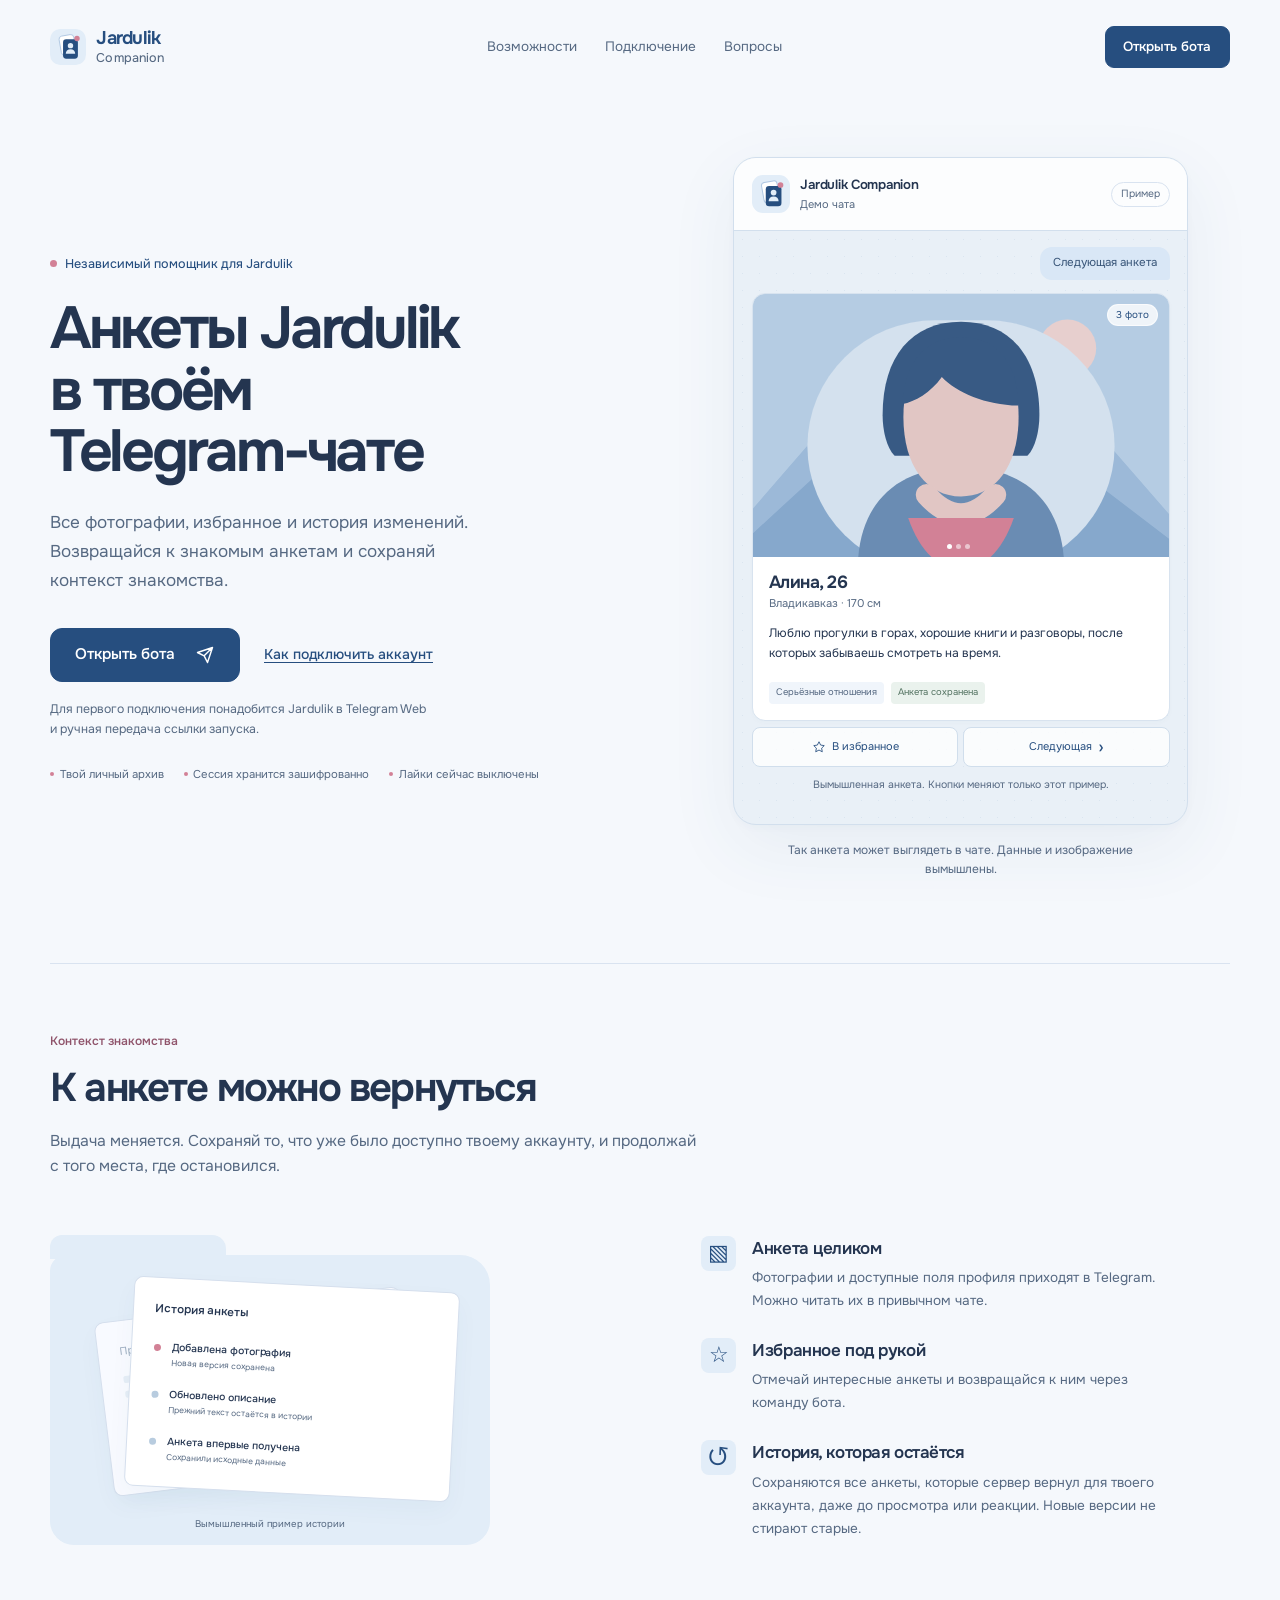
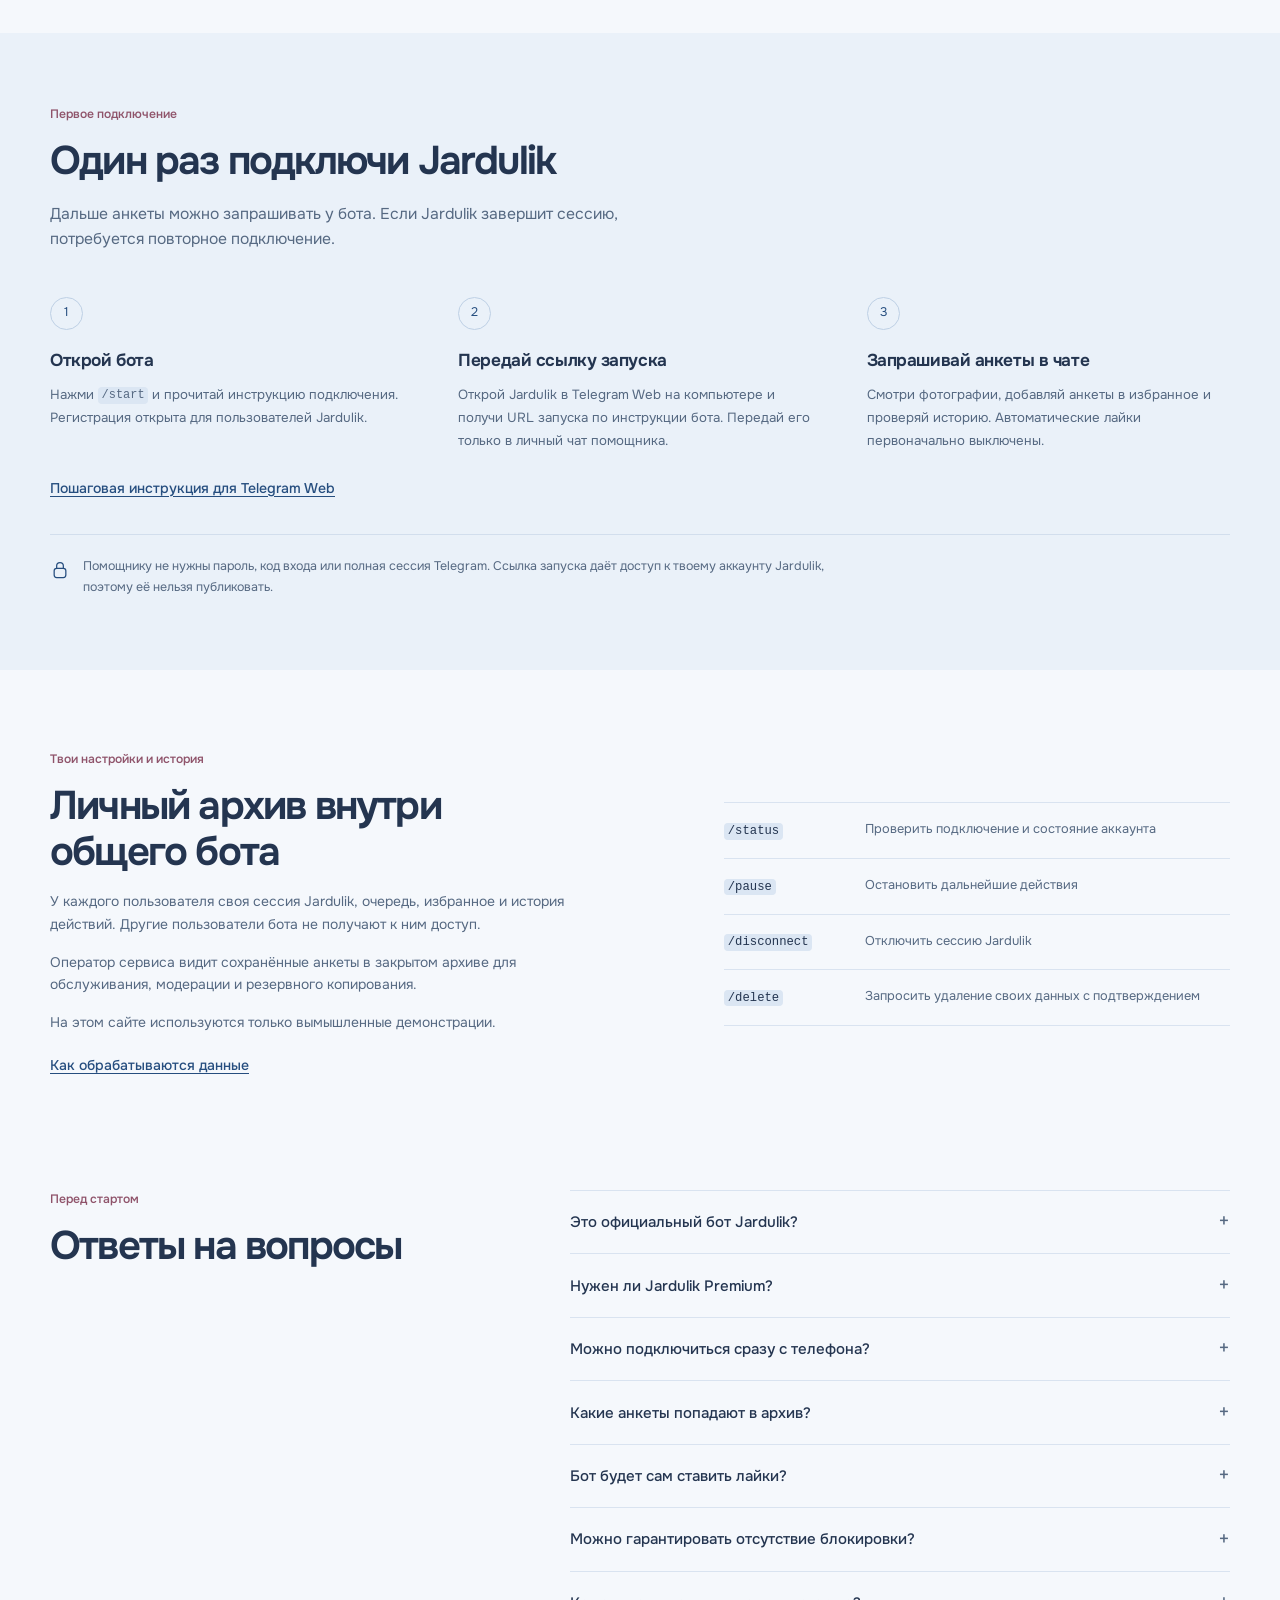
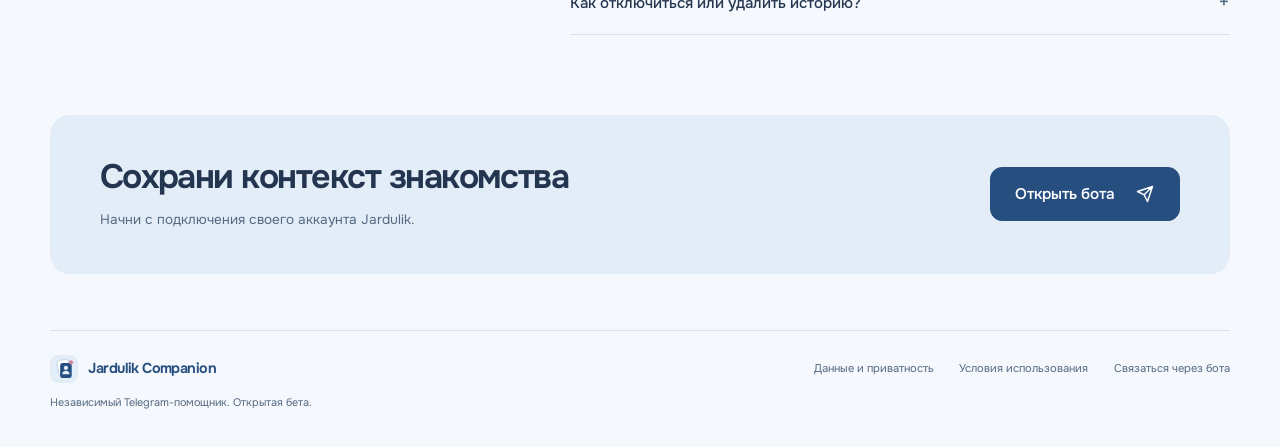
==== index.html @ d8bafa19 "Publish Jardulik Companion landing and connection guide" ====
<!doctype html>
<html lang="ru">
<head>
  <meta charset="utf-8">
  <meta name="viewport" content="width=device-width, initial-scale=1">
  <title>Jardulik Companion: анкеты и история в Telegram</title>
  <meta name="description" content="Смотри анкеты Jardulik и фотографии прямо в Telegram, сохраняй избранное и историю изменений. Независимый помощник с отдельным подключением твоего аккаунта.">
  <meta name="theme-color" content="#f5f8fc">
  <link rel="canonical" href="https://kostia7alania.github.io/jardulik-companion-site/">
  <link rel="icon" type="image/svg+xml" href="assets/icon.svg">
  <link rel="preload" href="assets/fonts/Onest.ttf" as="font" type="font/ttf" crossorigin>
  <link rel="stylesheet" href="assets/site.css">
  <meta property="og:type" content="website">
  <meta property="og:locale" content="ru_RU">
  <meta property="og:site_name" content="Jardulik Companion">
  <meta property="og:title" content="Анкеты Jardulik в твоём Telegram-чате">
  <meta property="og:description" content="Фотографии, избранное и история изменений в одном чате. Независимый помощник для твоего аккаунта Jardulik.">
  <meta property="og:url" content="https://kostia7alania.github.io/jardulik-companion-site/">
  <meta property="og:image" content="https://kostia7alania.github.io/jardulik-companion-site/assets/social.png">
  <meta property="og:image:width" content="1200">
  <meta property="og:image:height" content="630">
  <meta property="og:image:alt" content="Jardulik Companion: анкеты и история в Telegram">
  <meta name="twitter:card" content="summary_large_image">
  <meta name="twitter:title" content="Jardulik Companion: анкеты и история в Telegram">
  <meta name="twitter:description" content="Сохраняй контекст знакомства в своём Telegram-чате.">
  <meta name="twitter:image" content="https://kostia7alania.github.io/jardulik-companion-site/assets/social.png">
  <script type="application/ld+json">{"@context":"https://schema.org","@type":"SoftwareApplication","name":"Jardulik Companion","applicationCategory":"SocialNetworkingApplication","operatingSystem":"Telegram","inLanguage":"ru","url":"https://kostia7alania.github.io/jardulik-companion-site/","description":"Независимый Telegram-помощник для просмотра анкет Jardulik, избранного и истории изменений."}</script>
  <script src="assets/site.js" defer></script>
</head>
<body>
  <a class="skip-link" href="#content">Перейти к содержимому</a>
  <header class="site-header wrap">
    <a class="brand" href="./" aria-label="Jardulik Companion, главная"><img src="assets/icon.svg" alt="" width="36" height="36"><span>Jardulik<span class="brand-secondary">Companion</span></span></a>
    <nav aria-label="Основное">
      <a href="#possibilities">Возможности</a>
      <a href="#connection">Подключение</a>
      <a href="#questions">Вопросы</a>
    </nav>
    <a class="button button-small header-cta" href="bot.html">Открыть бота</a>
  </header>

  <main>
    <section class="hero wrap">
      <div class="hero-copy">
        <p class="beta-note"><span aria-hidden="true"></span> Независимый помощник для Jardulik</p>
        <h1 id="content" tabindex="-1">Анкеты Jardulik в твоём Telegram-чате</h1>
        <p class="hero-lead">Все фотографии, избранное и история изменений. Возвращайся к знакомым анкетам и сохраняй контекст знакомства.</p>
        <div class="hero-actions"><a class="button" href="bot.html">Открыть бота <svg aria-hidden="true" viewBox="0 0 24 24"><path d="m21 3-6 18-4-8-8-4 18-6Z M11 13 21 3"/></svg></a><a class="text-link" href="#connection">Как подключить аккаунт</a></div>
        <p class="connection-note">Для первого подключения понадобится Jardulik в Telegram Web и ручная передача ссылки запуска.</p>
        <ul class="hero-points" role="list"><li>Твой личный архив</li><li>Сессия хранится зашифрованно</li><li>Лайки сейчас выключены</li></ul>
      </div>

      <figure class="chat-demo">
        <div class="chat-window">
          <div class="chat-heading"><img src="assets/icon.svg" alt="" width="38" height="38"><div><span class="chat-name">Jardulik Companion</span><span class="chat-subtitle">Демо чата</span></div><span class="demo-chip">Пример</span></div>
          <div class="chat-stream">
            <div class="outgoing-bubble">Следующая анкета</div>
            <article class="profile-message">
              <div class="profile-art"><img id="demo-art" src="assets/demo-profile.svg" alt="Условный силуэт для вымышленной анкеты" width="520" height="360" fetchpriority="high"><span class="photo-count">3 фото</span><span class="photo-dots" aria-hidden="true"><i></i><i></i><i></i></span></div>
              <div class="profile-description"><h2 id="demo-name">Алина, 26</h2><p class="profile-place" id="demo-place">Владикавказ · 170 см</p><p id="demo-bio">Люблю прогулки в горах, хорошие книги и разговоры, после которых забываешь смотреть на время.</p><div class="profile-tags"><span id="demo-goal">Серьёзные отношения</span><span>Анкета сохранена</span></div></div>
            </article>
            <div class="demo-controls"><button type="button" id="demo-favorite" aria-pressed="false"><svg aria-hidden="true" viewBox="0 0 24 24"><path d="m12 3 2.8 5.7 6.2.9-4.5 4.4 1.1 6.2-5.6-3-5.6 3 1.1-6.2L3 9.6l6.2-.9L12 3Z"/></svg><span>В избранное</span></button><button type="button" id="demo-next">Следующая <span aria-hidden="true">›</span></button></div>
            <p class="demo-status" id="demo-status" role="status">Вымышленная анкета. Кнопки меняют только этот пример.</p>
          </div>
        </div>
        <figcaption>Так анкета может выглядеть в чате. Данные и изображение вымышлены.</figcaption>
      </figure>
    </section>

    <section id="possibilities" class="possibilities wrap">
      <div class="section-intro"><p class="section-mark">Контекст знакомства</p><h2>К анкете можно вернуться</h2><p>Выдача меняется. Сохраняй то, что уже было доступно твоему аккаунту, и продолжай с того места, где остановился.</p></div>
      <div class="feature-story"><div class="story-visual" aria-hidden="true"><div class="folder-tab"></div><div class="archive-sheet back-sheet"><span>Предыдущая версия</span><div class="sheet-line"></div><div class="sheet-line short"></div></div><div class="archive-sheet front-sheet"><span class="sheet-label">История анкеты</span><div class="history-item"><span class="history-dot"></span><div><b>Добавлена фотография</b><small>Новая версия сохранена</small></div></div><div class="history-item"><span class="history-dot pale"></span><div><b>Обновлено описание</b><small>Прежний текст остаётся в истории</small></div></div><div class="history-item"><span class="history-dot pale"></span><div><b>Анкета впервые получена</b><small>Сохранили исходные данные</small></div></div></div><span class="example-caption">Вымышленный пример истории</span></div><div class="feature-list"><article><span class="feature-icon" aria-hidden="true">▧</span><div><h3>Анкета целиком</h3><p>Фотографии и доступные поля профиля приходят в Telegram. Можно читать их в привычном чате.</p></div></article><article><span class="feature-icon" aria-hidden="true">☆</span><div><h3>Избранное под рукой</h3><p>Отмечай интересные анкеты и возвращайся к ним через команду бота.</p></div></article><article><span class="feature-icon" aria-hidden="true">↺</span><div><h3>История, которая остаётся</h3><p>Сохраняются все анкеты, которые сервер вернул для твоего аккаунта, даже до просмотра или реакции. Новые версии не стирают старые.</p></div></article></div></div>
    </section>

    <section id="connection" class="connection-section">
      <div class="wrap"><div class="section-intro"><p class="section-mark">Первое подключение</p><h2>Один раз подключи Jardulik</h2><p>Дальше анкеты можно запрашивать у бота. Если Jardulik завершит сессию, потребуется повторное подключение.</p></div><ol class="connection-steps"><li><span class="step-number" aria-hidden="true">1</span><h3>Открой бота</h3><p>Нажми <code>/start</code> и прочитай инструкцию подключения. Регистрация открыта для пользователей Jardulik.</p></li><li><span class="step-number" aria-hidden="true">2</span><h3>Передай ссылку запуска</h3><p>Открой Jardulik в Telegram Web на компьютере и получи URL запуска по инструкции бота. Передай его только в личный чат помощника.</p></li><li><span class="step-number" aria-hidden="true">3</span><h3>Запрашивай анкеты в чате</h3><p>Смотри фотографии, добавляй анкеты в избранное и проверяй историю. Автоматические лайки первоначально выключены.</p></li></ol><p class="connection-guide"><a class="text-link" href="guide.html">Пошаговая инструкция для Telegram Web</a></p><div class="connection-aside"><svg aria-hidden="true" viewBox="0 0 24 24"><rect x="5" y="10" width="14" height="11" rx="3"/><path d="M8 10V7a4 4 0 0 1 8 0v3"/></svg><p>Помощнику не нужны пароль, код входа или полная сессия Telegram. Ссылка запуска даёт доступ к твоему аккаунту Jardulik, поэтому её нельзя публиковать.</p></div></div>
    </section>

    <section class="data-section wrap"><div class="data-copy"><p class="section-mark">Твои настройки и история</p><h2>Личный архив внутри общего бота</h2><p>У каждого пользователя своя сессия Jardulik, очередь, избранное и история действий. Другие пользователи бота не получают к ним доступ.</p><p>Оператор сервиса видит сохранённые анкеты в закрытом архиве для обслуживания, модерации и резервного копирования.</p><p>На этом сайте используются только вымышленные демонстрации.</p><a class="text-link" href="privacy.html">Как обрабатываются данные</a></div><dl class="data-controls"><div><dt><code>/status</code></dt><dd>Проверить подключение и состояние аккаунта</dd></div><div><dt><code>/pause</code></dt><dd>Остановить дальнейшие действия</dd></div><div><dt><code>/disconnect</code></dt><dd>Отключить сессию Jardulik</dd></div><div><dt><code>/delete</code></dt><dd>Запросить удаление своих данных с подтверждением</dd></div></dl></section>

    <section id="questions" class="questions wrap"><div class="section-intro"><p class="section-mark">Перед стартом</p><h2>Ответы на вопросы</h2></div><div class="faq-list"><details name="faq"><summary>Это официальный бот Jardulik?</summary><p>Нет. Jardulik Companion является независимым помощником для твоего аккаунта. Он не связан с администрацией Jardulik и не заменяет его подписку или правила.</p></details><details name="faq"><summary>Нужен ли Jardulik Premium?</summary><p>Помощник учитывает тариф и ограничения твоего аккаунта Jardulik. Premium оформляется отдельно в самом Jardulik. Он не включается от запуска нашего бота и не отменяет ограничения сервиса.</p></details><details name="faq"><summary>Можно подключиться сразу с телефона?</summary><p>В первой версии требуется вручную получить ссылку запуска Jardulik через Telegram Web. Для этого удобнее компьютер. После подключения анкеты можно читать в Telegram на телефоне.</p></details><details name="faq"><summary>Какие анкеты попадают в архив?</summary><p>Все анкеты, которые Jardulik вернул для твоего подключённого аккаунта. Сохранение происходит до показа карточки в чате и не зависит от лайка или добавления в избранное.</p></details><details name="faq"><summary>Бот будет сам ставить лайки?</summary><p>Автоматические лайки сейчас выключены. Подключение аккаунта, запуск бота или покупка Jardulik Premium не разрешают их автоматически. Любое включение потребует отдельного явного действия и ограничений.</p></details><details name="faq"><summary>Можно гарантировать отсутствие блокировки?</summary><p>Нет. Jardulik определяет правила доступа и может изменять API и ограничения. При запросе дополнительной проверки или отказе в доступе помощник приостанавливает работу и показывает причину.</p></details><details name="faq"><summary>Как отключиться или удалить историю?</summary><p>Команда <code>/disconnect</code> удаляет сохранённую сессию и останавливает подключение. Для удаления личной истории, избранного и настроек используй <code>/delete</code> и подтверди запрос. Обработка данных в резервных копиях описана в <a href="privacy.html">политике данных</a>.</p></details></div></section>

    <section class="closing wrap"><div><h2>Сохрани контекст знакомства</h2><p>Начни с подключения своего аккаунта Jardulik.</p></div><a class="button" href="bot.html">Открыть бота <svg aria-hidden="true" viewBox="0 0 24 24"><path d="m21 3-6 18-4-8-8-4 18-6Z M11 13 21 3"/></svg></a></section>
  </main>
  <footer class="site-footer wrap"><div><a class="brand footer-brand" href="./"><img src="assets/icon.svg" alt="" width="28" height="28"><span>Jardulik Companion</span></a><p>Независимый Telegram-помощник. Открытая бета.</p></div><nav aria-label="Документы"><a href="privacy.html">Данные и приватность</a><a href="terms.html">Условия использования</a><a href="bot.html">Связаться через бота</a></nav></footer>
</body>
</html>
---- assets/site.css ----
@font-face{font-family:Onest;src:url("fonts/Onest.ttf") format("truetype");font-style:normal;font-weight:100 900;font-display:swap}
:root{--paper:#f5f8fc;--ink:#243550;--blue:#264e7f;--ice:#e2edf8;--rose:#d28196;--slate:#566982;--line:#d9e3f0;--white:#fff;color-scheme:light;font-family:Onest,"Trebuchet MS",sans-serif;color:var(--ink);background:var(--paper);font-synthesis:none;line-height:1.6}
*{box-sizing:border-box}html{scroll-behavior:smooth;scroll-padding-block-start:2rem}body{margin:0}a{color:var(--blue);text-underline-offset:.2em}button,a{-webkit-tap-highlight-color:transparent}a:focus-visible,button:focus-visible,summary:focus-visible{outline:3px solid var(--blue);outline-offset:5px}button{font:inherit}button:not(:disabled),summary{cursor:pointer}img,svg{display:block;max-inline-size:100%}p,h1,h2,h3,figure{margin:0}h1,h2,h3{line-height:1.14;letter-spacing:-.045em;font-weight:650}p{max-inline-size:66ch}ul{padding-inline-start:1.25rem}.wrap{inline-size:min(1180px,calc(100% - 4rem));margin-inline:auto}.skip-link{position:fixed;inset-block-start:.6rem;inset-inline-start:1rem;padding:.65rem 1rem;background:var(--white);z-index:10;transform:translateY(-150%)}.skip-link:focus{transform:translateY(0)}.site-header{display:flex;align-items:center;justify-content:space-between;gap:2rem;padding-block:1.6rem}.brand{display:flex;align-items:center;gap:.65rem;text-decoration:none;line-height:1.1;letter-spacing:-.04em;font-size:1.15rem;font-weight:650}.brand-secondary{display:block;font-size:.79rem;letter-spacing:.005em;font-weight:450;color:var(--slate);margin-block-start:.25rem}.site-header nav{display:flex;gap:1.75rem;font-size:.85rem}.site-header nav a{text-decoration:none;color:var(--slate)}.site-header nav a:hover,.site-footer nav a:hover{color:var(--ink);text-decoration:underline}.button{display:inline-flex;align-items:center;justify-content:center;gap:1.25rem;min-block-size:54px;padding:.85rem 1.5rem;border:1px solid var(--blue);border-radius:12px;background:var(--blue);color:var(--white);text-decoration:none;font-weight:550;font-size:.96rem;white-space:nowrap;transition:background .15s,transform .15s}.button:hover{background:#1b3d68;transform:translateY(-1px)}.button svg{inline-size:20px;block-size:20px;fill:none;stroke:currentColor;stroke-width:1.7;stroke-linejoin:round}.button-small{min-block-size:42px;padding:.55rem 1.1rem;font-size:.84rem;border-radius:9px}.hero{display:grid;grid-template-columns:minmax(0,1.05fr) minmax(0,1fr);align-items:center;gap:4.8rem;padding-block:4rem 5.25rem}.beta-note{font-size:.79rem;font-weight:450;color:var(--blue);display:flex;align-items:center;gap:.5rem;margin-block-end:1.5rem}.beta-note>span{inline-size:7px;block-size:7px;background:var(--rose);border-radius:50%}.hero h1{font-size:clamp(2.6rem,1.3rem + 3vw,4.4rem);max-inline-size:11.5ch;line-height:1.04;letter-spacing:-.055em}.hero-lead{font-size:1.07rem;color:var(--slate);margin-block-start:1.6rem;max-inline-size:40ch;line-height:1.7}.hero-actions{display:flex;align-items:center;flex-wrap:wrap;gap:1.5rem;margin-block-start:2rem}.text-link{font-size:.88rem;font-weight:500}.connection-note{font-size:.77rem;color:var(--slate);margin-block-start:1.1rem;max-inline-size:47ch;line-height:1.65}.hero-points{display:flex;flex-wrap:wrap;gap:.65rem 1.25rem;margin-block:1.55rem 0;padding:0;list-style:none;color:var(--slate);font-size:.71rem}.hero-points li{display:flex;align-items:center;gap:.35rem}.hero-points li::before{content:"";inline-size:4px;block-size:4px;background:var(--rose);border-radius:50%}.chat-demo{position:relative;min-inline-size:0}.chat-window{border:1px solid #d2dfed;border-radius:23px;background:#e9f0f7;box-shadow:0 22px 70px #264e7f12,0 3px 8px #264e7f06;max-inline-size:455px;margin-inline:auto;position:relative}.chat-heading{display:flex;align-items:center;gap:.65rem;padding:1rem 1.1rem;background:#ffffffde;border-radius:22px 22px 0 0;border-block-end:1px solid #d2dfed}.chat-name{display:block;font-size:.83rem;font-weight:600;letter-spacing:-.02em}.chat-subtitle{display:block;font-size:.69rem;color:var(--slate);margin-block-start:.05rem}.demo-chip{margin-inline-start:auto;font-size:.65rem;padding:.2rem .55rem;border-radius:30px;color:var(--slate);border:1px solid var(--line)}.chat-stream{padding:1rem 1.1rem .85rem;background-image:radial-gradient(#b3c8df44 .7px,transparent .7px);background-size:17px 17px;border-radius:0 0 22px 22px}.outgoing-bubble{background:#d9e7f6;border-radius:12px 12px 3px 12px;font-size:.72rem;margin-inline-start:auto;inline-size:fit-content;padding:.45rem .8rem;margin-block-end:.8rem;color:#375477}.profile-message{border-radius:13px;background:var(--white);border:1px solid #d8e3ef;box-shadow:0 2px 5px #264e7f05}.profile-art{position:relative}.profile-art img{inline-size:100%;block-size:auto;aspect-ratio:520/330;object-fit:cover;border-radius:12px 12px 0 0}.photo-count{position:absolute;inset-inline-end:.65rem;inset-block-start:.65rem;border:1px solid #ffffffa8;background:#ffffffc9;font-size:.62rem;padding:.14rem .5rem;border-radius:20px;color:var(--blue)}.photo-dots{position:absolute;inset-block-end:.55rem;inset-inline-start:calc(50% - 14px);display:flex;gap:4px}.photo-dots i{display:block;inline-size:5px;block-size:5px;border-radius:50%;background:#ffffff8a}.photo-dots i:first-child{background:var(--white)}.profile-description{padding:.9rem 1rem 1rem}.profile-description h2{font-size:1.1rem;letter-spacing:-.03em}.profile-place{font-size:.7rem;color:var(--slate);margin-block-start:.22rem}.profile-description>p:last-of-type{font-size:.76rem;line-height:1.6;margin-block-start:.7rem;min-block-size:3.65em}.profile-tags{display:flex;flex-wrap:wrap;gap:.4rem;margin-block-start:.8rem}.profile-tags span{padding:.22rem .45rem;border-radius:4px;font-size:.59rem;background:#f0f5fb;color:var(--slate)}.profile-tags span:last-child{background:#eaf2ed;color:#547362}.demo-controls{display:grid;grid-template-columns:1fr 1fr;gap:5px;margin-block-start:6px}.demo-controls button{display:flex;align-items:center;justify-content:center;gap:.4rem;padding:.65rem .45rem;background:#ffffffc9;border:1px solid #d0deec;border-radius:8px;color:var(--blue);font-size:.69rem;min-block-size:39px}.demo-controls button:hover{background:var(--white)}.demo-controls svg{inline-size:14px;block-size:14px;fill:none;stroke:currentColor;stroke-width:1.5;stroke-linejoin:round}.demo-controls [aria-pressed=true]{background:#fff0f4;color:#925067;border-color:#ecc8d3}.demo-controls [aria-pressed=true] svg{fill:#e6a3b8}.demo-controls button:last-child>span{font-size:1.2rem;line-height:.5}.demo-status{font-size:.66rem;color:var(--slate);margin-block-start:.6rem;min-block-size:2.1rem;text-align:center;line-height:1.5;max-inline-size:none}.chat-demo figcaption{font-size:.75rem;color:var(--slate);max-inline-size:48ch;margin:1rem auto 0;text-align:center;line-height:1.6}.possibilities{padding-block:4.25rem 5.5rem;border-block-start:1px solid var(--line)}.section-mark{color:#8f536a;font-size:.76rem;letter-spacing:0;font-weight:550;margin-block-end:.85rem}.section-intro h2,.data-copy h2{font-size:clamp(2rem,1.3rem + 1.5vw,2.9rem);max-inline-size:20ch}.section-intro>p:last-child{font-size:.98rem;color:var(--slate);margin-block-start:1.15rem;max-inline-size:65ch}.feature-story{display:grid;grid-template-columns:minmax(0,1.05fr) minmax(0,1fr);gap:6rem;align-items:center;margin-block-start:3.2rem}.story-visual{position:relative;min-block-size:290px;max-inline-size:440px;background:var(--ice);border-radius:16px 30px 24px 24px;margin-block-start:1.5rem;padding:1rem}.folder-tab{position:absolute;inset-block-start:-20px;inset-inline-start:0;inline-size:40%;block-size:24px;background:var(--ice);border-radius:12px 14px 0 0}.archive-sheet{border:1px solid #d5dfed;background:var(--white);border-radius:9px;box-shadow:0 10px 24px #264e7f09;position:absolute;padding:1.35rem}.back-sheet{inset-inline-start:12%;inset-block-start:17%;inline-size:70%;block-size:175px;transform:rotate(-7deg);background:#f8faff;color:#9aabbe;font-size:.67rem}.sheet-line{block-size:7px;background:#e5edf6;inline-size:70%;margin-block-start:1rem;border-radius:2px}.sheet-line.short{inline-size:45%;margin-block-start:.5rem}.front-sheet{inset-inline-start:18%;inset-block-start:10%;inline-size:74%;min-block-size:210px;transform:rotate(3deg)}.sheet-label{font-size:.73rem;font-weight:550;display:block;margin-block-end:1.3rem}.history-item{display:flex;gap:.7rem;align-items:flex-start;margin-block-start:1rem}.history-item b{font-size:.65rem;font-weight:500;display:block}.history-item small{display:block;font-size:.53rem;color:var(--slate);line-height:1.5;margin-block-start:.1rem}.history-dot{display:block;flex:0 0 7px;block-size:7px;border-radius:50%;background:var(--rose);margin-block-start:.3rem}.history-dot.pale{background:#b8ccdf}.example-caption{position:absolute;inset-block-end:.8rem;inset-inline-start:0;inline-size:100%;text-align:center;font-size:.6rem;color:var(--slate)}.feature-list{display:grid;gap:1.6rem}.feature-list article{display:flex;gap:1rem;align-items:flex-start}.feature-icon{inline-size:35px;block-size:35px;flex:0 0 35px;border-radius:8px;background:var(--ice);display:grid;place-items:center;color:var(--blue);font-size:1.4rem;line-height:1}.feature-list h3{font-size:1.06rem;letter-spacing:-.025em;font-weight:600;margin-block-start:.2rem}.feature-list p{font-size:.85rem;color:var(--slate);margin-block-start:.5rem;max-inline-size:46ch;line-height:1.7}.connection-section{background:#eaf1f9;padding-block:4.5rem}.connection-steps{display:grid;grid-template-columns:repeat(3,minmax(0,1fr));gap:2.8rem;list-style:none;padding:0;margin-block:2.8rem 0}.step-number{display:grid;place-items:center;border:1px solid #bed0e5;border-radius:50%;inline-size:33px;block-size:33px;color:var(--blue);font-size:.78rem;margin-block-end:1.2rem}.connection-steps h3{font-size:1.08rem;letter-spacing:-.025em;line-height:1.3}.connection-steps p{margin-block-start:.7rem;color:var(--slate);font-size:.83rem;line-height:1.75}.connection-steps code,.data-controls code,.prose code,.faq-list code{font-size:.9em;background:#dbe6f3;padding:.1em .3em;border-radius:4px;white-space:nowrap}.connection-aside{display:flex;gap:.8rem;align-items:flex-start;margin-block-start:2.1rem;padding-block-start:1.3rem;border-block-start:1px solid #d2deed}.connection-aside svg{inline-size:20px;block-size:20px;flex:0 0 20px;fill:none;stroke:var(--blue);stroke-width:1.5;margin-block-start:.25rem}.connection-aside p{font-size:.78rem;color:var(--slate);max-inline-size:98ch;line-height:1.7}.data-section{display:grid;grid-template-columns:minmax(0,1fr) minmax(0,.9fr);gap:7rem;padding-block:5rem}.data-copy>p:not(.section-mark){margin-block-start:1rem;font-size:.87rem;color:var(--slate)}.data-copy>.text-link{display:inline-block;margin-block-start:1.3rem}.data-controls{margin:0;align-self:center}.data-controls>div{display:grid;grid-template-columns:125px 1fr;gap:1rem;padding-block:1rem;border-block-end:1px solid var(--line)}.data-controls>div:first-child{border-block-start:1px solid var(--line)}.data-controls dt{font-size:.85rem}.data-controls dd{margin:0;color:var(--slate);font-size:.8rem;line-height:1.6}.questions{padding-block:2rem 5rem;display:grid;grid-template-columns:minmax(0,.8fr) minmax(0,1.2fr);gap:5rem}.faq-list{border-block-start:1px solid var(--line)}.faq-list details{border-block-end:1px solid var(--line);padding-block:1.2rem}.faq-list summary{font-size:.94rem;font-weight:500;list-style:none;display:flex;justify-content:space-between;gap:1rem;min-block-size:24px;align-items:center}.faq-list summary::-webkit-details-marker{display:none}.faq-list summary::after{content:"+";font-size:1.35rem;font-weight:350;color:var(--slate);line-height:1}.faq-list details[open]>summary::after{content:"−"}.faq-list details p{font-size:.83rem;color:var(--slate);margin-block-start:1rem;line-height:1.8;padding-inline-end:1rem}.closing{display:flex;align-items:center;justify-content:space-between;gap:2rem;background:#e2edf8;padding:2.7rem 3.1rem;border-radius:20px;margin-block-end:3.5rem}.closing h2{font-size:clamp(1.5rem,1rem + 1.4vw,2.2rem);max-inline-size:22ch}.closing p{font-size:.85rem;color:var(--slate);margin-block-start:.75rem}.site-footer{display:flex;justify-content:space-between;gap:2rem;padding-block:1.5rem 2.2rem;border-block-start:1px solid var(--line)}.footer-brand{font-size:.9rem}.site-footer p{font-size:.68rem;color:var(--slate);margin-block-start:.7rem}.site-footer nav{display:flex;align-items:flex-start;flex-wrap:wrap;justify-content:flex-end;gap:1rem 1.6rem;font-size:.7rem;padding-block-start:.35rem}.site-footer nav a{color:var(--slate);text-decoration:none}.prose-wrap{inline-size:min(760px,calc(100% - 3rem));margin-inline:auto;padding-block:3rem 5rem}.document-header{margin-block-end:2.5rem}.document-header h1{font-size:clamp(2.1rem,1.1rem + 2.4vw,3.2rem);max-inline-size:20ch}.document-header>p{font-size:.82rem;color:var(--slate);margin-block-start:1rem}.prose h2{font-size:1.25rem;letter-spacing:-.025em;margin-block:2.3rem .7rem}.prose p,.prose li{font-size:.91rem;color:var(--slate);line-height:1.85}.prose p+p{margin-block-start:.8rem}.prose li+li{margin-block-start:.35rem}.prose strong{font-weight:550;color:var(--ink)}.prose a{overflow-wrap:anywhere}.document-notice{padding:1.1rem 1.3rem;background:var(--ice);border-radius:10px;margin-block:1.5rem}.bot-redirect{max-inline-size:550px;padding-block:5rem 8rem}.bot-redirect .button{margin-block-start:2rem}.bot-redirect p{margin-block-start:1rem;color:var(--slate)}
@media(min-width:1500px){.hero{padding-block:5rem 6rem}}
@media(max-width:1000px){.hero{gap:2.5rem}.feature-story{gap:3rem}.data-section{gap:3rem}.questions{gap:3rem}.hero h1{font-size:clamp(2.6rem,1.2rem + 3.3vw,3.7rem)}.hero-actions{gap:1rem}.hero-actions>.text-link{font-size:.8rem}.site-header nav{gap:1rem}.connection-steps{gap:1.8rem}}
@media(max-width:760px){.wrap{inline-size:calc(100% - 2.5rem)}.site-header{padding-block:1.15rem;gap:.8rem}.site-header nav{display:none}.brand{font-size:1rem}.brand-secondary{font-size:.7rem}.brand img{inline-size:31px;block-size:31px}.header-cta{font-size:.74rem;padding:.5rem .7rem;min-block-size:38px}.hero{grid-template-columns:1fr;gap:2.8rem;padding-block:2rem 3.5rem}.hero h1{font-size:clamp(2.7rem,1rem + 7vw,4rem);max-inline-size:14ch}.hero-lead{font-size:1rem;max-inline-size:44ch;margin-block-start:1.35rem}.hero-actions{gap:1rem 1.3rem;margin-block-start:1.6rem}.hero-points{font-size:.66rem;gap:.5rem 1rem}.connection-note{font-size:.73rem}.beta-note{font-size:.72rem;margin-block-end:1.2rem}.chat-window{max-inline-size:430px}.chat-demo{max-inline-size:450px;inline-size:100%;margin-inline:auto}.possibilities{padding-block:3rem 3.5rem}.feature-story{grid-template-columns:1fr;gap:2.3rem;margin-block-start:2rem}.story-visual{inline-size:100%;max-inline-size:440px;min-block-size:280px;margin-inline:auto}.feature-list{gap:1.5rem}.feature-list p{max-inline-size:none}.section-intro h2,.data-copy h2{font-size:2.2rem}.section-intro>p:last-child{font-size:.9rem}.connection-section{padding-block:3rem}.connection-steps{grid-template-columns:1fr;gap:1.5rem;margin-block-start:2rem}.connection-steps li{display:grid;grid-template-columns:33px 1fr;column-gap:1rem}.connection-steps h3{align-self:center}.step-number{grid-row:span 2;margin:0}.connection-steps p{grid-column:2;margin-block-start:.5rem}.connection-aside{margin-block-start:1.8rem}.data-section{grid-template-columns:1fr;gap:2rem;padding-block:3.5rem}.data-copy>p:not(.section-mark){font-size:.86rem}.data-controls>div{grid-template-columns:110px 1fr;gap:.8rem}.questions{grid-template-columns:1fr;gap:1.6rem;padding-block:0 3.5rem}.faq-list summary{font-size:.89rem;line-height:1.5}.closing{padding:2rem 1.5rem;flex-direction:column;align-items:flex-start;gap:1.5rem;margin-block-end:2.5rem;border-radius:16px}.closing h2{font-size:1.9rem}.closing p{font-size:.8rem}.site-footer{flex-direction:column;gap:1.3rem;padding-block:1.5rem 2rem}.site-footer nav{justify-content:flex-start;font-size:.7rem;gap:.9rem 1.4rem}.prose-wrap{padding-block:2rem 3.5rem}.document-header h1{font-size:2.2rem}.prose h2{font-size:1.16rem}.prose p,.prose li{font-size:.86rem}.bot-redirect{padding-block:3rem 6rem}}
@media(max-width:360px){.wrap{inline-size:calc(100% - 2rem)}.header-cta{font-size:.69rem;padding:.5rem .55rem}.hero h1{font-size:2.55rem}.hero-actions{align-items:flex-start;flex-direction:column}.chat-stream{padding:.8rem}.profile-description{padding:.8rem}.demo-controls button{font-size:.64rem}.data-controls>div{grid-template-columns:100px 1fr}}
@media(prefers-reduced-motion:reduce){html{scroll-behavior:auto}*,*::before,*::after{transition:none!important;animation:none!important}.button:hover{transform:none}}
@media(forced-colors:active){.button,.demo-controls button,.archive-sheet,.chat-window,.profile-message{border:1px solid ButtonText}.profile-tags span,.beta-note>span,.history-dot{border:1px solid CanvasText}.faq-list summary::after{color:CanvasText}}

.connection-guide{margin-block-start:1.4rem}.guide-steps{padding-inline-start:1.5rem;margin-block:2.5rem}.guide-steps>li{padding-inline-start:.5rem;margin-block-start:2.5rem}.guide-steps>li::marker{color:var(--blue);font-weight:550}.guide-steps h2{margin-block-start:0}.prose pre{padding:1rem 1.1rem;background:var(--ice);border:1px solid var(--line);border-radius:9px;overflow-x:auto;font-size:.85rem;line-height:1.7}.prose pre code{background:transparent;padding:0}.prose kbd{font-family:inherit;font-size:.82em;border:1px solid #c6d4e5;border-block-end-width:2px;border-radius:4px;padding:.1em .32em;white-space:nowrap}.guide-troubleshooting{margin:1.2rem 0}.guide-troubleshooting>div{padding-block:1rem;border-block-end:1px solid var(--line)}.guide-troubleshooting dt{font-size:.9rem;font-weight:550}.guide-troubleshooting dd{margin:.5rem 0 0;color:var(--slate);font-size:.87rem;line-height:1.8}.guide-cta{margin-block-start:1.5rem}@media(max-width:760px){.guide-steps{padding-inline-start:1rem}.guide-steps>li{padding-inline-start:.25rem}.prose pre{font-size:.75rem}}
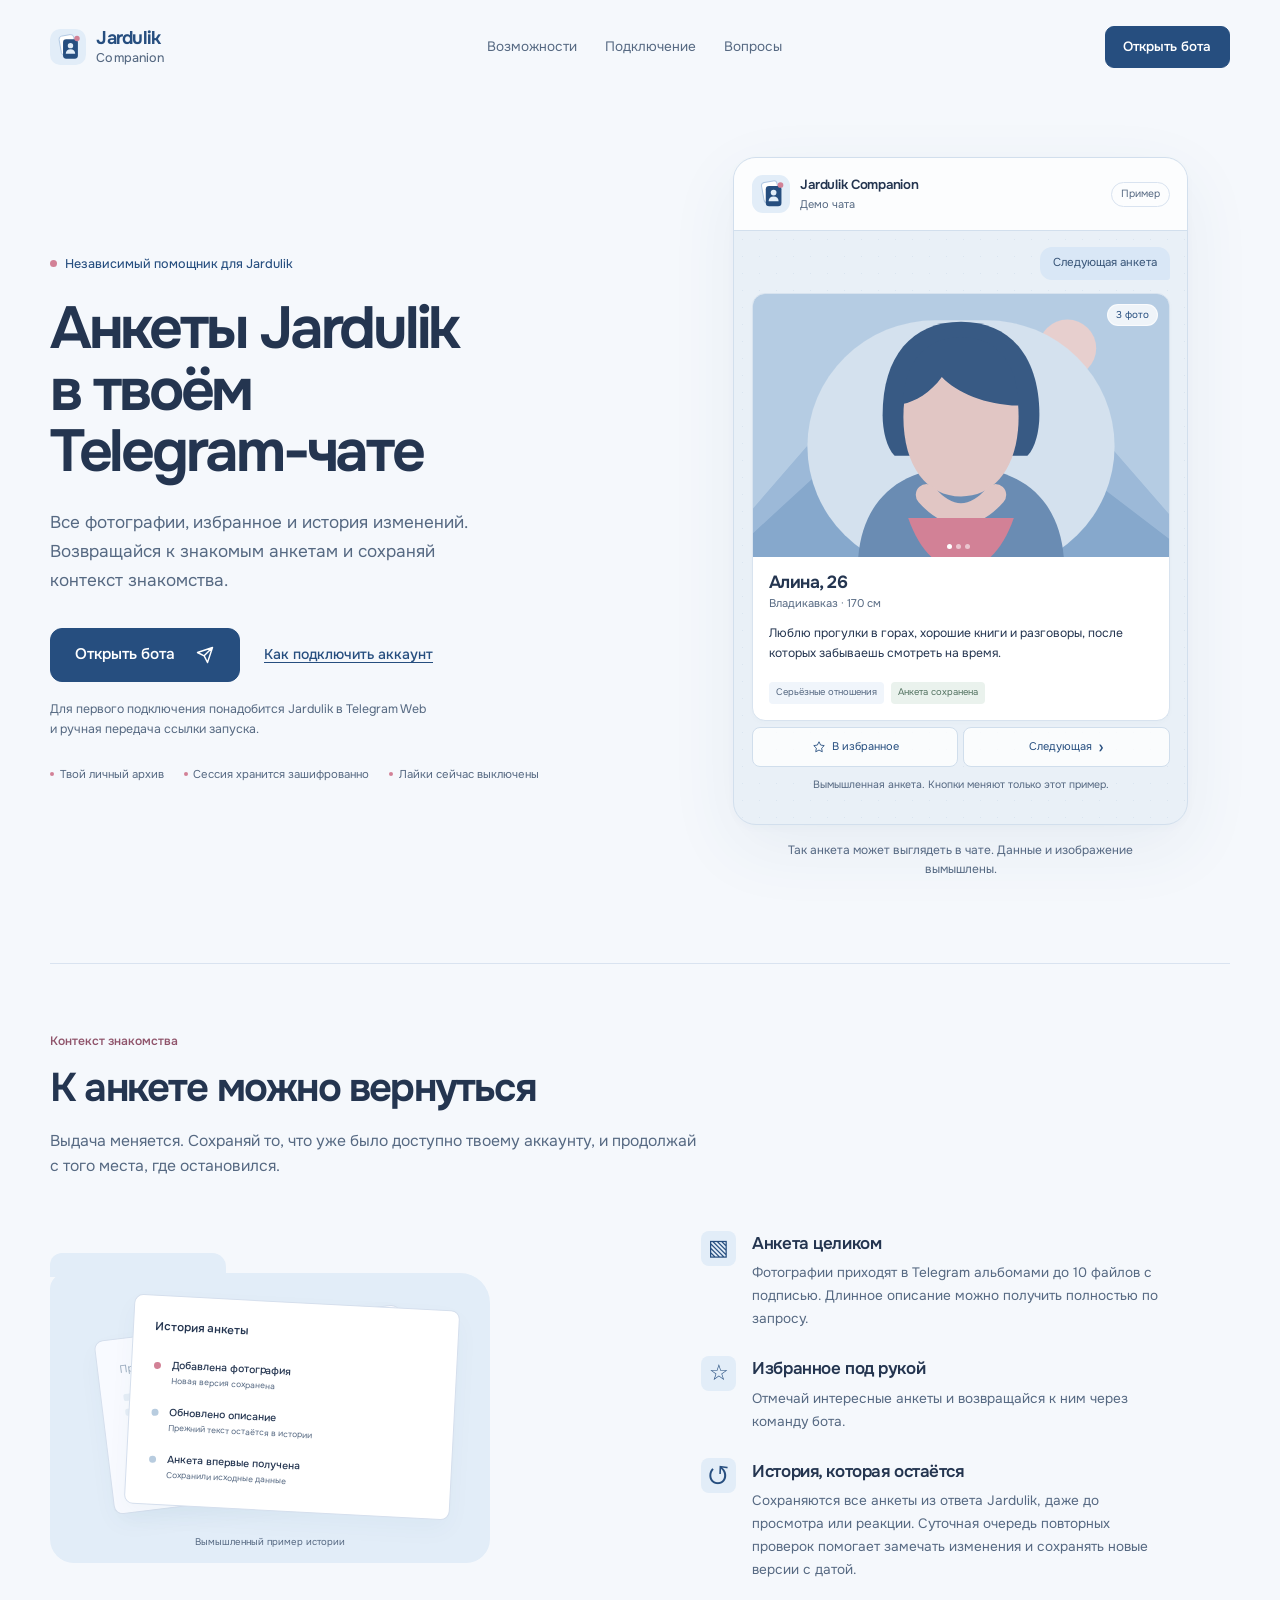
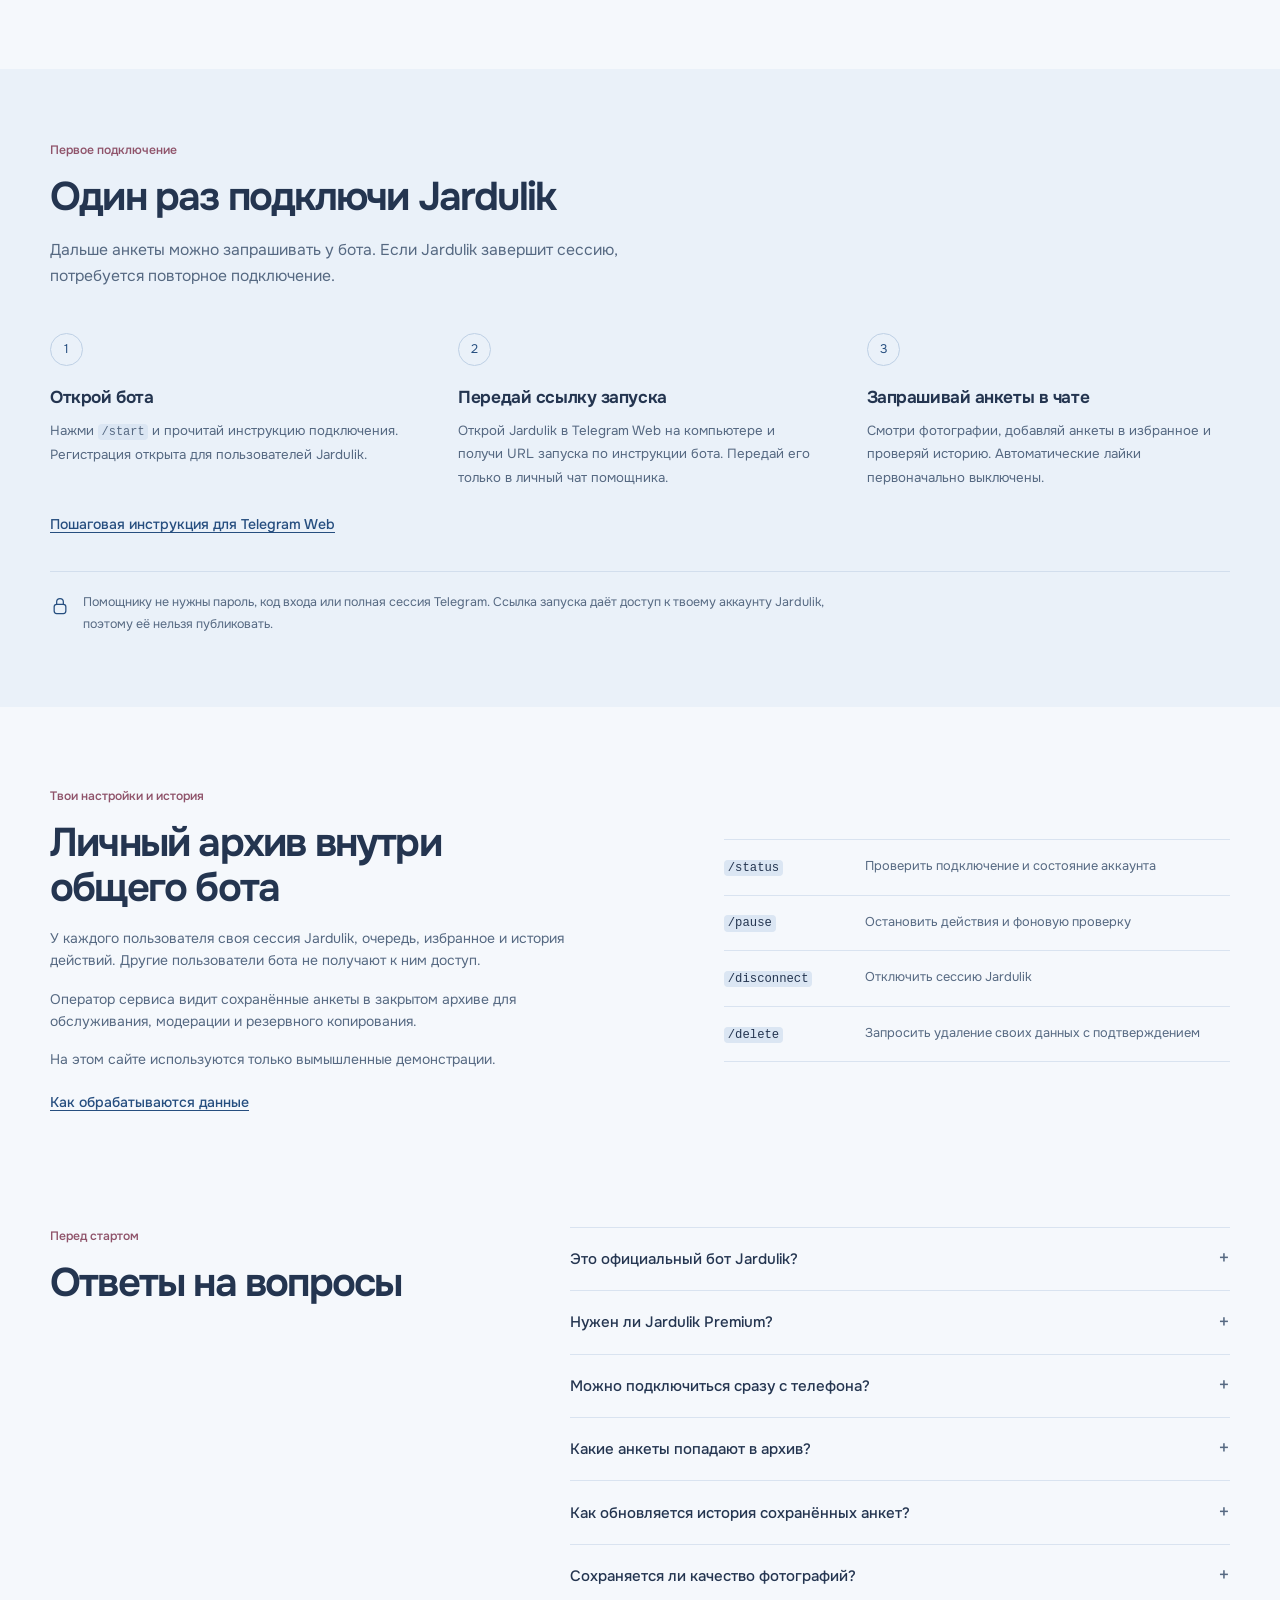
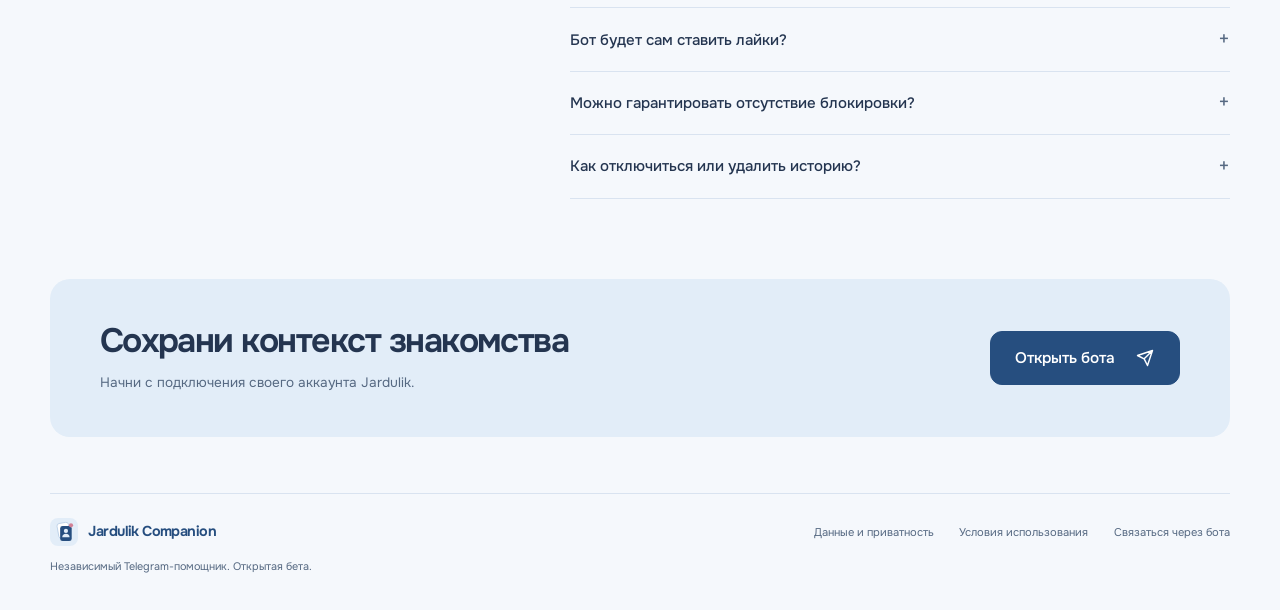
==== commit b73462cb: "Explain daily profile watch and original photo downloads" ====
--- a/index.html
+++ b/index.html
@@ -6,7 +6,7 @@
   <title>Jardulik Companion: анкеты и история в Telegram</title>
   <meta name="description" content="Смотри анкеты Jardulik и фотографии прямо в Telegram, сохраняй избранное и историю изменений. Независимый помощник с отдельным подключением твоего аккаунта.">
   <meta name="theme-color" content="#f5f8fc">
-  <link rel="canonical" href="https://kostia7alania.github.io/jardulik-companion-site/">
+  <link rel="canonical" href="https://kostia7alania.ru/jardulik-companion-site/">
   <link rel="icon" type="image/svg+xml" href="assets/icon.svg">
   <link rel="preload" href="assets/fonts/Onest.ttf" as="font" type="font/ttf" crossorigin>
   <link rel="stylesheet" href="assets/site.css">
@@ -15,16 +15,16 @@
   <meta property="og:site_name" content="Jardulik Companion">
   <meta property="og:title" content="Анкеты Jardulik в твоём Telegram-чате">
   <meta property="og:description" content="Фотографии, избранное и история изменений в одном чате. Независимый помощник для твоего аккаунта Jardulik.">
-  <meta property="og:url" content="https://kostia7alania.github.io/jardulik-companion-site/">
-  <meta property="og:image" content="https://kostia7alania.github.io/jardulik-companion-site/assets/social.png">
+  <meta property="og:url" content="https://kostia7alania.ru/jardulik-companion-site/">
+  <meta property="og:image" content="https://kostia7alania.ru/jardulik-companion-site/assets/social.png">
   <meta property="og:image:width" content="1200">
   <meta property="og:image:height" content="630">
   <meta property="og:image:alt" content="Jardulik Companion: анкеты и история в Telegram">
   <meta name="twitter:card" content="summary_large_image">
   <meta name="twitter:title" content="Jardulik Companion: анкеты и история в Telegram">
   <meta name="twitter:description" content="Сохраняй контекст знакомства в своём Telegram-чате.">
-  <meta name="twitter:image" content="https://kostia7alania.github.io/jardulik-companion-site/assets/social.png">
-  <script type="application/ld+json">{"@context":"https://schema.org","@type":"SoftwareApplication","name":"Jardulik Companion","applicationCategory":"SocialNetworkingApplication","operatingSystem":"Telegram","inLanguage":"ru","url":"https://kostia7alania.github.io/jardulik-companion-site/","description":"Независимый Telegram-помощник для просмотра анкет Jardulik, избранного и истории изменений."}</script>
+  <meta name="twitter:image" content="https://kostia7alania.ru/jardulik-companion-site/assets/social.png">
+  <script type="application/ld+json">{"@context":"https://schema.org","@type":"SoftwareApplication","name":"Jardulik Companion","applicationCategory":"SocialNetworkingApplication","operatingSystem":"Telegram","inLanguage":"ru","url":"https://kostia7alania.ru/jardulik-companion-site/","description":"Независимый Telegram-помощник для просмотра анкет Jardulik, избранного и истории изменений."}</script>
   <script src="assets/site.js" defer></script>
 </head>
 <body>
@@ -69,16 +69,16 @@
 
     <section id="possibilities" class="possibilities wrap">
       <div class="section-intro"><p class="section-mark">Контекст знакомства</p><h2>К анкете можно вернуться</h2><p>Выдача меняется. Сохраняй то, что уже было доступно твоему аккаунту, и продолжай с того места, где остановился.</p></div>
-      <div class="feature-story"><div class="story-visual" aria-hidden="true"><div class="folder-tab"></div><div class="archive-sheet back-sheet"><span>Предыдущая версия</span><div class="sheet-line"></div><div class="sheet-line short"></div></div><div class="archive-sheet front-sheet"><span class="sheet-label">История анкеты</span><div class="history-item"><span class="history-dot"></span><div><b>Добавлена фотография</b><small>Новая версия сохранена</small></div></div><div class="history-item"><span class="history-dot pale"></span><div><b>Обновлено описание</b><small>Прежний текст остаётся в истории</small></div></div><div class="history-item"><span class="history-dot pale"></span><div><b>Анкета впервые получена</b><small>Сохранили исходные данные</small></div></div></div><span class="example-caption">Вымышленный пример истории</span></div><div class="feature-list"><article><span class="feature-icon" aria-hidden="true">▧</span><div><h3>Анкета целиком</h3><p>Фотографии и доступные поля профиля приходят в Telegram. Можно читать их в привычном чате.</p></div></article><article><span class="feature-icon" aria-hidden="true">☆</span><div><h3>Избранное под рукой</h3><p>Отмечай интересные анкеты и возвращайся к ним через команду бота.</p></div></article><article><span class="feature-icon" aria-hidden="true">↺</span><div><h3>История, которая остаётся</h3><p>Сохраняются все анкеты, которые сервер вернул для твоего аккаунта, даже до просмотра или реакции. Новые версии не стирают старые.</p></div></article></div></div>
+      <div class="feature-story"><div class="story-visual" aria-hidden="true"><div class="folder-tab"></div><div class="archive-sheet back-sheet"><span>Предыдущая версия</span><div class="sheet-line"></div><div class="sheet-line short"></div></div><div class="archive-sheet front-sheet"><span class="sheet-label">История анкеты</span><div class="history-item"><span class="history-dot"></span><div><b>Добавлена фотография</b><small>Новая версия сохранена</small></div></div><div class="history-item"><span class="history-dot pale"></span><div><b>Обновлено описание</b><small>Прежний текст остаётся в истории</small></div></div><div class="history-item"><span class="history-dot pale"></span><div><b>Анкета впервые получена</b><small>Сохранили исходные данные</small></div></div></div><span class="example-caption">Вымышленный пример истории</span></div><div class="feature-list"><article><span class="feature-icon" aria-hidden="true">▧</span><div><h3>Анкета целиком</h3><p>Фотографии приходят в Telegram альбомами до 10 файлов с подписью. Длинное описание можно получить полностью по запросу.</p></div></article><article><span class="feature-icon" aria-hidden="true">☆</span><div><h3>Избранное под рукой</h3><p>Отмечай интересные анкеты и возвращайся к ним через команду бота.</p></div></article><article><span class="feature-icon" aria-hidden="true">↺</span><div><h3>История, которая остаётся</h3><p>Сохраняются все анкеты из ответа Jardulik, даже до просмотра или реакции. Суточная очередь повторных проверок помогает замечать изменения и сохранять новые версии с датой.</p></div></article></div></div>
     </section>
 
     <section id="connection" class="connection-section">
       <div class="wrap"><div class="section-intro"><p class="section-mark">Первое подключение</p><h2>Один раз подключи Jardulik</h2><p>Дальше анкеты можно запрашивать у бота. Если Jardulik завершит сессию, потребуется повторное подключение.</p></div><ol class="connection-steps"><li><span class="step-number" aria-hidden="true">1</span><h3>Открой бота</h3><p>Нажми <code>/start</code> и прочитай инструкцию подключения. Регистрация открыта для пользователей Jardulik.</p></li><li><span class="step-number" aria-hidden="true">2</span><h3>Передай ссылку запуска</h3><p>Открой Jardulik в Telegram Web на компьютере и получи URL запуска по инструкции бота. Передай его только в личный чат помощника.</p></li><li><span class="step-number" aria-hidden="true">3</span><h3>Запрашивай анкеты в чате</h3><p>Смотри фотографии, добавляй анкеты в избранное и проверяй историю. Автоматические лайки первоначально выключены.</p></li></ol><p class="connection-guide"><a class="text-link" href="guide.html">Пошаговая инструкция для Telegram Web</a></p><div class="connection-aside"><svg aria-hidden="true" viewBox="0 0 24 24"><rect x="5" y="10" width="14" height="11" rx="3"/><path d="M8 10V7a4 4 0 0 1 8 0v3"/></svg><p>Помощнику не нужны пароль, код входа или полная сессия Telegram. Ссылка запуска даёт доступ к твоему аккаунту Jardulik, поэтому её нельзя публиковать.</p></div></div>
     </section>
 
-    <section class="data-section wrap"><div class="data-copy"><p class="section-mark">Твои настройки и история</p><h2>Личный архив внутри общего бота</h2><p>У каждого пользователя своя сессия Jardulik, очередь, избранное и история действий. Другие пользователи бота не получают к ним доступ.</p><p>Оператор сервиса видит сохранённые анкеты в закрытом архиве для обслуживания, модерации и резервного копирования.</p><p>На этом сайте используются только вымышленные демонстрации.</p><a class="text-link" href="privacy.html">Как обрабатываются данные</a></div><dl class="data-controls"><div><dt><code>/status</code></dt><dd>Проверить подключение и состояние аккаунта</dd></div><div><dt><code>/pause</code></dt><dd>Остановить дальнейшие действия</dd></div><div><dt><code>/disconnect</code></dt><dd>Отключить сессию Jardulik</dd></div><div><dt><code>/delete</code></dt><dd>Запросить удаление своих данных с подтверждением</dd></div></dl></section>
+    <section class="data-section wrap"><div class="data-copy"><p class="section-mark">Твои настройки и история</p><h2>Личный архив внутри общего бота</h2><p>У каждого пользователя своя сессия Jardulik, очередь, избранное и история действий. Другие пользователи бота не получают к ним доступ.</p><p>Оператор сервиса видит сохранённые анкеты в закрытом архиве для обслуживания, модерации и резервного копирования.</p><p>На этом сайте используются только вымышленные демонстрации.</p><a class="text-link" href="privacy.html">Как обрабатываются данные</a></div><dl class="data-controls"><div><dt><code>/status</code></dt><dd>Проверить подключение и состояние аккаунта</dd></div><div><dt><code>/pause</code></dt><dd>Остановить действия и фоновую проверку</dd></div><div><dt><code>/disconnect</code></dt><dd>Отключить сессию Jardulik</dd></div><div><dt><code>/delete</code></dt><dd>Запросить удаление своих данных с подтверждением</dd></div></dl></section>
 
-    <section id="questions" class="questions wrap"><div class="section-intro"><p class="section-mark">Перед стартом</p><h2>Ответы на вопросы</h2></div><div class="faq-list"><details name="faq"><summary>Это официальный бот Jardulik?</summary><p>Нет. Jardulik Companion является независимым помощником для твоего аккаунта. Он не связан с администрацией Jardulik и не заменяет его подписку или правила.</p></details><details name="faq"><summary>Нужен ли Jardulik Premium?</summary><p>Помощник учитывает тариф и ограничения твоего аккаунта Jardulik. Premium оформляется отдельно в самом Jardulik. Он не включается от запуска нашего бота и не отменяет ограничения сервиса.</p></details><details name="faq"><summary>Можно подключиться сразу с телефона?</summary><p>В первой версии требуется вручную получить ссылку запуска Jardulik через Telegram Web. Для этого удобнее компьютер. После подключения анкеты можно читать в Telegram на телефоне.</p></details><details name="faq"><summary>Какие анкеты попадают в архив?</summary><p>Все анкеты, которые Jardulik вернул для твоего подключённого аккаунта. Сохранение происходит до показа карточки в чате и не зависит от лайка или добавления в избранное.</p></details><details name="faq"><summary>Бот будет сам ставить лайки?</summary><p>Автоматические лайки сейчас выключены. Подключение аккаунта, запуск бота или покупка Jardulik Premium не разрешают их автоматически. Любое включение потребует отдельного явного действия и ограничений.</p></details><details name="faq"><summary>Можно гарантировать отсутствие блокировки?</summary><p>Нет. Jardulik определяет правила доступа и может изменять API и ограничения. При запросе дополнительной проверки или отказе в доступе помощник приостанавливает работу и показывает причину.</p></details><details name="faq"><summary>Как отключиться или удалить историю?</summary><p>Команда <code>/disconnect</code> удаляет сохранённую сессию и останавливает подключение. Для удаления личной истории, избранного и настроек используй <code>/delete</code> и подтверди запрос. Обработка данных в резервных копиях описана в <a href="privacy.html">политике данных</a>.</p></details></div></section>
+    <section id="questions" class="questions wrap"><div class="section-intro"><p class="section-mark">Перед стартом</p><h2>Ответы на вопросы</h2></div><div class="faq-list"><details name="faq"><summary>Это официальный бот Jardulik?</summary><p>Нет. Jardulik Companion является независимым помощником для твоего аккаунта. Он не связан с администрацией Jardulik и не заменяет его подписку или правила.</p></details><details name="faq"><summary>Нужен ли Jardulik Premium?</summary><p>Помощник учитывает тариф и ограничения твоего аккаунта Jardulik. Premium оформляется отдельно в самом Jardulik. Он не включается от запуска нашего бота и не отменяет ограничения сервиса.</p></details><details name="faq"><summary>Можно подключиться сразу с телефона?</summary><p>В первой версии требуется вручную получить ссылку запуска Jardulik через Telegram Web. Для этого удобнее компьютер. После подключения анкеты можно читать в Telegram на телефоне.</p></details><details name="faq"><summary>Какие анкеты попадают в архив?</summary><p>Все анкеты, которые Jardulik вернул для твоего подключённого аккаунта. Сохранение происходит до показа карточки в чате и не зависит от лайка или добавления в избранное.</p></details><details name="faq"><summary>Как обновляется история сохранённых анкет?</summary><p>Для подключённых аккаунтов работает суточная очередь проверок сохранённых анкет. Изменения полей или адресов фотографий создают новый датированный снимок в закрытой теме анкеты у оператора. Если изменений нет, новой публикации не будет. Лимиты Jardulik, доступность сессии и очередь могут отложить проверку. Команды <code>/pause</code> и <code>/disconnect</code> останавливают фоновые проверки твоего аккаунта.</p></details><details name="faq"><summary>Сохраняется ли качество фотографий?</summary><p>Telegram может сжимать фотографии в обычном альбоме. ZIP сохраняет байты файлов, скачанных из Jardulik, без изменений. Это файлы, которые предоставил Jardulik; их качество может отличаться от исходных фотографий на устройстве автора.</p></details><details name="faq"><summary>Бот будет сам ставить лайки?</summary><p>Автоматические лайки сейчас выключены. Подключение аккаунта, запуск бота или покупка Jardulik Premium не разрешают их автоматически. Любое включение потребует отдельного явного действия и ограничений.</p></details><details name="faq"><summary>Можно гарантировать отсутствие блокировки?</summary><p>Нет. Jardulik определяет правила доступа и может изменять API и ограничения. При запросе дополнительной проверки или отказе в доступе помощник приостанавливает работу и показывает причину.</p></details><details name="faq"><summary>Как отключиться или удалить историю?</summary><p>Команда <code>/pause</code> останавливает действия и фоновые проверки, а <code>/disconnect</code> удаляет сессию и останавливает подключение. Для удаления личной истории, избранного и настроек используй <code>/delete</code> и подтверди запрос. Обработка данных в резервных копиях описана в <a href="privacy.html">политике данных</a>.</p></details></div></section>
 
     <section class="closing wrap"><div><h2>Сохрани контекст знакомства</h2><p>Начни с подключения своего аккаунта Jardulik.</p></div><a class="button" href="bot.html">Открыть бота <svg aria-hidden="true" viewBox="0 0 24 24"><path d="m21 3-6 18-4-8-8-4 18-6Z M11 13 21 3"/></svg></a></section>
   </main>
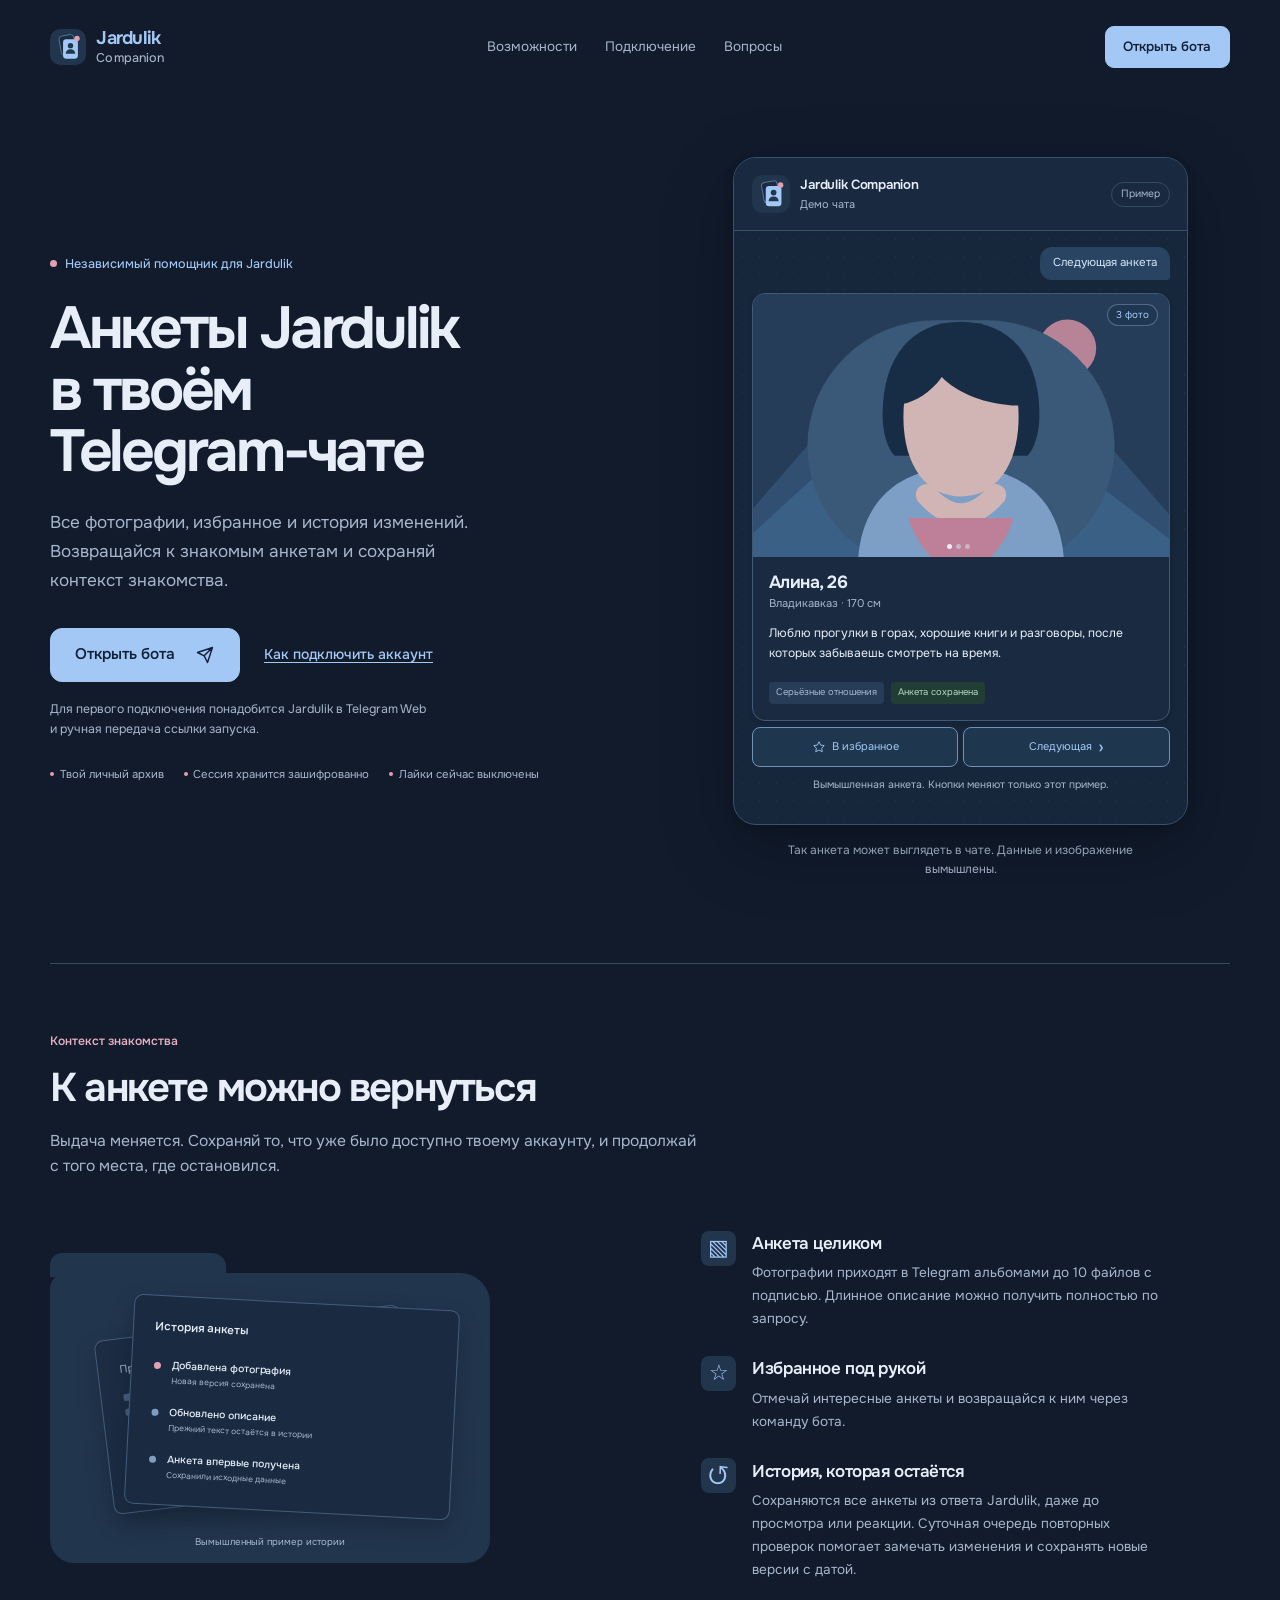
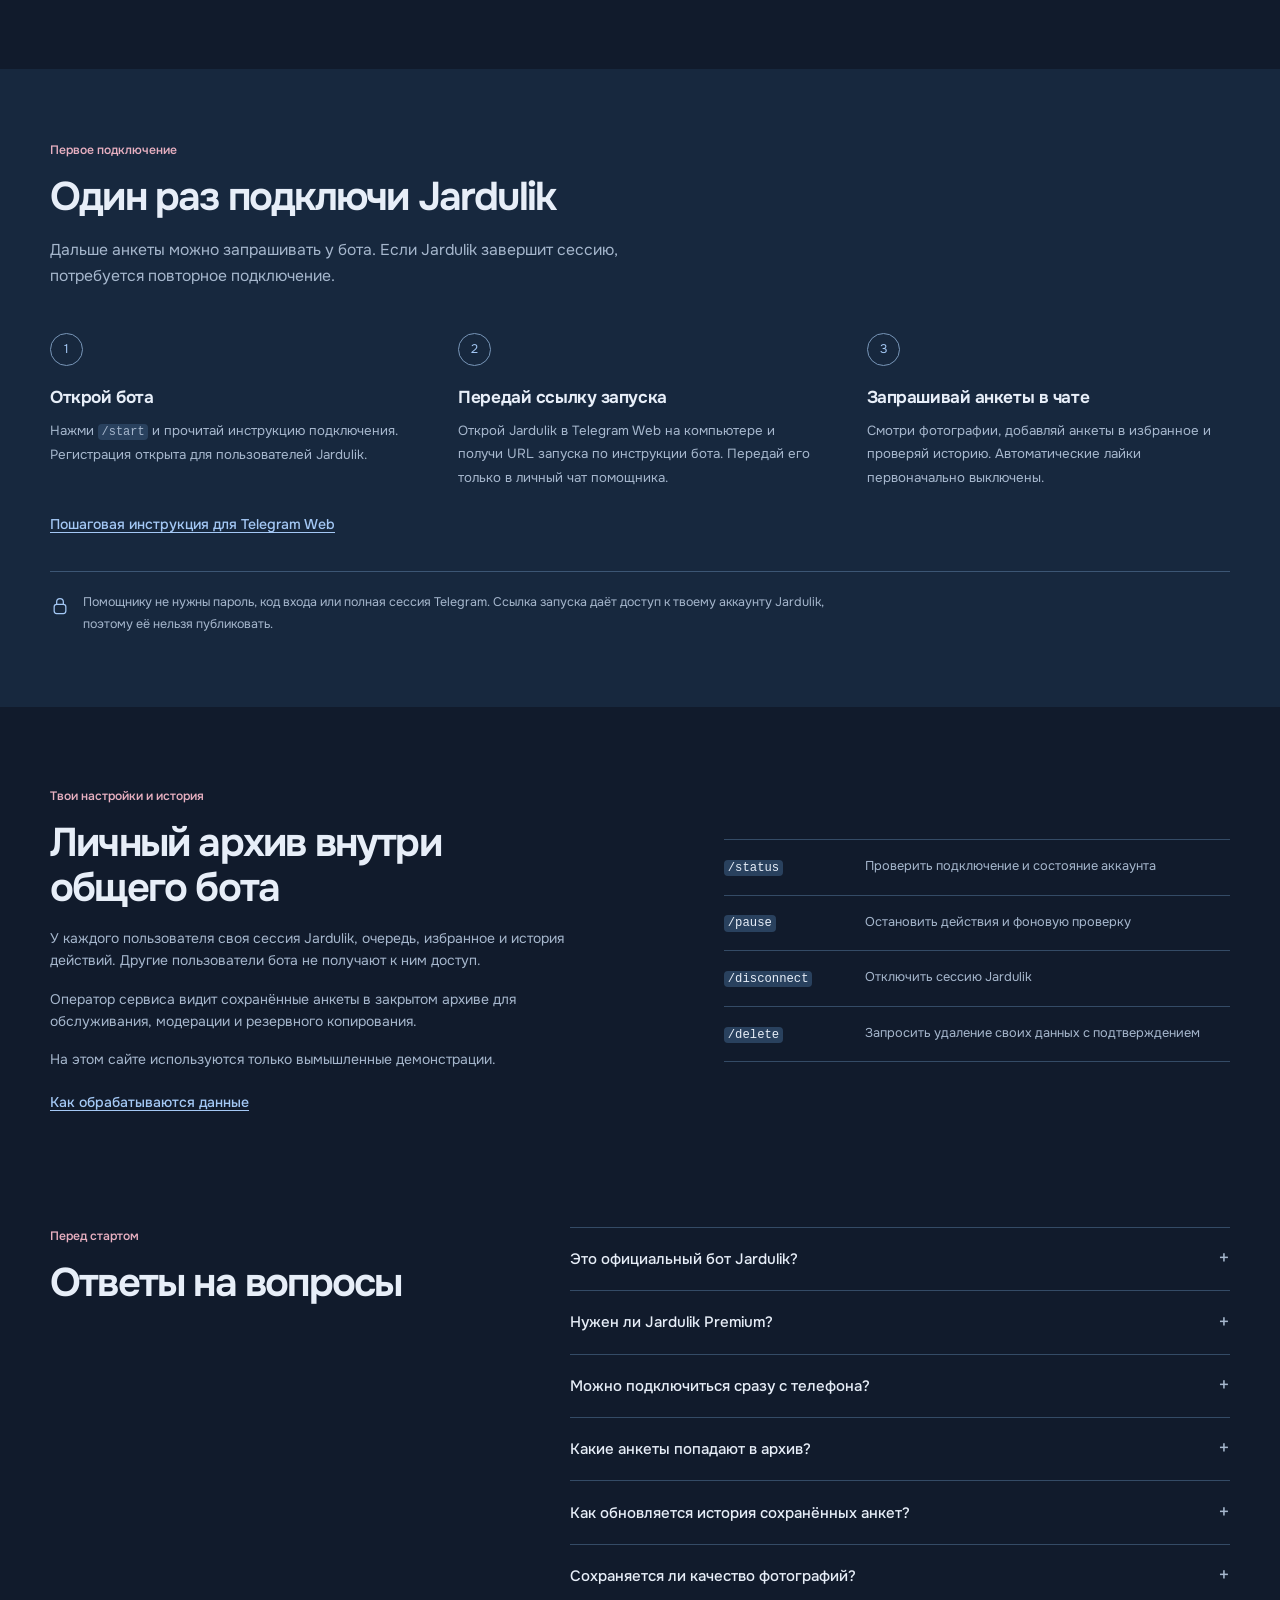
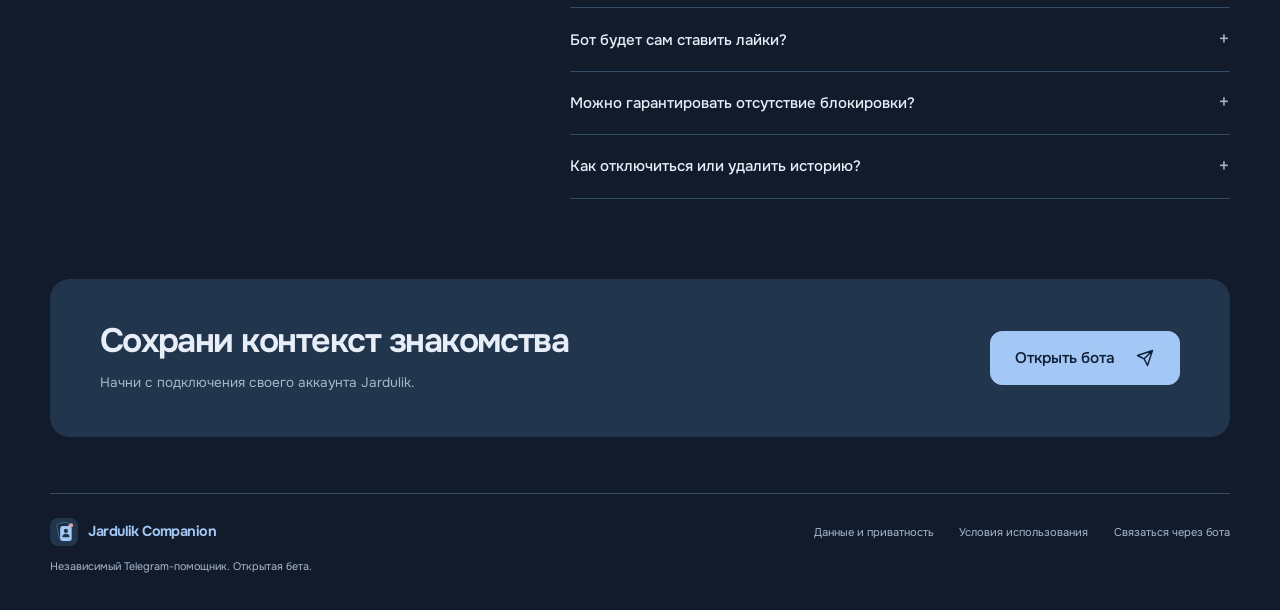
==== commit 1d455f7f: "Apply a consistent dark theme across the landing" ====
--- a/index.html
+++ b/index.html
@@ -2,35 +2,35 @@
 <html lang="ru">
 <head>
   <meta charset="utf-8">
-  <meta name="viewport" content="width=device-width, initial-scale=1">
+  <meta name="viewport" content="width=device-width, initial-scale=1"><meta name="color-scheme" content="dark">
   <title>Jardulik Companion: анкеты и история в Telegram</title>
   <meta name="description" content="Смотри анкеты Jardulik и фотографии прямо в Telegram, сохраняй избранное и историю изменений. Независимый помощник с отдельным подключением твоего аккаунта.">
-  <meta name="theme-color" content="#f5f8fc">
+  <meta name="theme-color" content="#111b2c">
   <link rel="canonical" href="https://kostia7alania.ru/jardulik-companion-site/">
-  <link rel="icon" type="image/svg+xml" href="assets/icon.svg">
+  <link rel="icon" type="image/svg+xml" href="assets/icon.svg?v=dark">
   <link rel="preload" href="assets/fonts/Onest.ttf" as="font" type="font/ttf" crossorigin>
-  <link rel="stylesheet" href="assets/site.css">
+  <link rel="stylesheet" href="assets/site.css?v=dark">
   <meta property="og:type" content="website">
   <meta property="og:locale" content="ru_RU">
   <meta property="og:site_name" content="Jardulik Companion">
   <meta property="og:title" content="Анкеты Jardulik в твоём Telegram-чате">
   <meta property="og:description" content="Фотографии, избранное и история изменений в одном чате. Независимый помощник для твоего аккаунта Jardulik.">
   <meta property="og:url" content="https://kostia7alania.ru/jardulik-companion-site/">
-  <meta property="og:image" content="https://kostia7alania.ru/jardulik-companion-site/assets/social.png">
+  <meta property="og:image" content="https://kostia7alania.ru/jardulik-companion-site/assets/social.png?v=dark">
   <meta property="og:image:width" content="1200">
   <meta property="og:image:height" content="630">
   <meta property="og:image:alt" content="Jardulik Companion: анкеты и история в Telegram">
   <meta name="twitter:card" content="summary_large_image">
   <meta name="twitter:title" content="Jardulik Companion: анкеты и история в Telegram">
   <meta name="twitter:description" content="Сохраняй контекст знакомства в своём Telegram-чате.">
-  <meta name="twitter:image" content="https://kostia7alania.ru/jardulik-companion-site/assets/social.png">
+  <meta name="twitter:image" content="https://kostia7alania.ru/jardulik-companion-site/assets/social.png?v=dark">
   <script type="application/ld+json">{"@context":"https://schema.org","@type":"SoftwareApplication","name":"Jardulik Companion","applicationCategory":"SocialNetworkingApplication","operatingSystem":"Telegram","inLanguage":"ru","url":"https://kostia7alania.ru/jardulik-companion-site/","description":"Независимый Telegram-помощник для просмотра анкет Jardulik, избранного и истории изменений."}</script>
   <script src="assets/site.js" defer></script>
 </head>
 <body>
   <a class="skip-link" href="#content">Перейти к содержимому</a>
   <header class="site-header wrap">
-    <a class="brand" href="./" aria-label="Jardulik Companion, главная"><img src="assets/icon.svg" alt="" width="36" height="36"><span>Jardulik<span class="brand-secondary">Companion</span></span></a>
+    <a class="brand" href="./" aria-label="Jardulik Companion, главная"><img src="assets/icon.svg?v=dark" alt="" width="36" height="36"><span>Jardulik<span class="brand-secondary">Companion</span></span></a>
     <nav aria-label="Основное">
       <a href="#possibilities">Возможности</a>
       <a href="#connection">Подключение</a>
@@ -52,11 +52,11 @@
 
       <figure class="chat-demo">
         <div class="chat-window">
-          <div class="chat-heading"><img src="assets/icon.svg" alt="" width="38" height="38"><div><span class="chat-name">Jardulik Companion</span><span class="chat-subtitle">Демо чата</span></div><span class="demo-chip">Пример</span></div>
+          <div class="chat-heading"><img src="assets/icon.svg?v=dark" alt="" width="38" height="38"><div><span class="chat-name">Jardulik Companion</span><span class="chat-subtitle">Демо чата</span></div><span class="demo-chip">Пример</span></div>
           <div class="chat-stream">
             <div class="outgoing-bubble">Следующая анкета</div>
             <article class="profile-message">
-              <div class="profile-art"><img id="demo-art" src="assets/demo-profile.svg" alt="Условный силуэт для вымышленной анкеты" width="520" height="360" fetchpriority="high"><span class="photo-count">3 фото</span><span class="photo-dots" aria-hidden="true"><i></i><i></i><i></i></span></div>
+              <div class="profile-art"><img id="demo-art" src="assets/demo-profile.svg?v=dark" alt="Условный силуэт для вымышленной анкеты" width="520" height="360" fetchpriority="high"><span class="photo-count">3 фото</span><span class="photo-dots" aria-hidden="true"><i></i><i></i><i></i></span></div>
               <div class="profile-description"><h2 id="demo-name">Алина, 26</h2><p class="profile-place" id="demo-place">Владикавказ · 170 см</p><p id="demo-bio">Люблю прогулки в горах, хорошие книги и разговоры, после которых забываешь смотреть на время.</p><div class="profile-tags"><span id="demo-goal">Серьёзные отношения</span><span>Анкета сохранена</span></div></div>
             </article>
             <div class="demo-controls"><button type="button" id="demo-favorite" aria-pressed="false"><svg aria-hidden="true" viewBox="0 0 24 24"><path d="m12 3 2.8 5.7 6.2.9-4.5 4.4 1.1 6.2-5.6-3-5.6 3 1.1-6.2L3 9.6l6.2-.9L12 3Z"/></svg><span>В избранное</span></button><button type="button" id="demo-next">Следующая <span aria-hidden="true">›</span></button></div>
@@ -82,6 +82,6 @@
 
     <section class="closing wrap"><div><h2>Сохрани контекст знакомства</h2><p>Начни с подключения своего аккаунта Jardulik.</p></div><a class="button" href="bot.html">Открыть бота <svg aria-hidden="true" viewBox="0 0 24 24"><path d="m21 3-6 18-4-8-8-4 18-6Z M11 13 21 3"/></svg></a></section>
   </main>
-  <footer class="site-footer wrap"><div><a class="brand footer-brand" href="./"><img src="assets/icon.svg" alt="" width="28" height="28"><span>Jardulik Companion</span></a><p>Независимый Telegram-помощник. Открытая бета.</p></div><nav aria-label="Документы"><a href="privacy.html">Данные и приватность</a><a href="terms.html">Условия использования</a><a href="bot.html">Связаться через бота</a></nav></footer>
+  <footer class="site-footer wrap"><div><a class="brand footer-brand" href="./"><img src="assets/icon.svg?v=dark" alt="" width="28" height="28"><span>Jardulik Companion</span></a><p>Независимый Telegram-помощник. Открытая бета.</p></div><nav aria-label="Документы"><a href="privacy.html">Данные и приватность</a><a href="terms.html">Условия использования</a><a href="bot.html">Связаться через бота</a></nav></footer>
 </body>
 </html>
--- a/assets/site.css
+++ b/assets/site.css
@@ -1,6 +1,6 @@
 @font-face{font-family:Onest;src:url("fonts/Onest.ttf") format("truetype");font-style:normal;font-weight:100 900;font-display:swap}
-:root{--paper:#f5f8fc;--ink:#243550;--blue:#264e7f;--ice:#e2edf8;--rose:#d28196;--slate:#566982;--line:#d9e3f0;--white:#fff;color-scheme:light;font-family:Onest,"Trebuchet MS",sans-serif;color:var(--ink);background:var(--paper);font-synthesis:none;line-height:1.6}
-*{box-sizing:border-box}html{scroll-behavior:smooth;scroll-padding-block-start:2rem}body{margin:0}a{color:var(--blue);text-underline-offset:.2em}button,a{-webkit-tap-highlight-color:transparent}a:focus-visible,button:focus-visible,summary:focus-visible{outline:3px solid var(--blue);outline-offset:5px}button{font:inherit}button:not(:disabled),summary{cursor:pointer}img,svg{display:block;max-inline-size:100%}p,h1,h2,h3,figure{margin:0}h1,h2,h3{line-height:1.14;letter-spacing:-.045em;font-weight:650}p{max-inline-size:66ch}ul{padding-inline-start:1.25rem}.wrap{inline-size:min(1180px,calc(100% - 4rem));margin-inline:auto}.skip-link{position:fixed;inset-block-start:.6rem;inset-inline-start:1rem;padding:.65rem 1rem;background:var(--white);z-index:10;transform:translateY(-150%)}.skip-link:focus{transform:translateY(0)}.site-header{display:flex;align-items:center;justify-content:space-between;gap:2rem;padding-block:1.6rem}.brand{display:flex;align-items:center;gap:.65rem;text-decoration:none;line-height:1.1;letter-spacing:-.04em;font-size:1.15rem;font-weight:650}.brand-secondary{display:block;font-size:.79rem;letter-spacing:.005em;font-weight:450;color:var(--slate);margin-block-start:.25rem}.site-header nav{display:flex;gap:1.75rem;font-size:.85rem}.site-header nav a{text-decoration:none;color:var(--slate)}.site-header nav a:hover,.site-footer nav a:hover{color:var(--ink);text-decoration:underline}.button{display:inline-flex;align-items:center;justify-content:center;gap:1.25rem;min-block-size:54px;padding:.85rem 1.5rem;border:1px solid var(--blue);border-radius:12px;background:var(--blue);color:var(--white);text-decoration:none;font-weight:550;font-size:.96rem;white-space:nowrap;transition:background .15s,transform .15s}.button:hover{background:#1b3d68;transform:translateY(-1px)}.button svg{inline-size:20px;block-size:20px;fill:none;stroke:currentColor;stroke-width:1.7;stroke-linejoin:round}.button-small{min-block-size:42px;padding:.55rem 1.1rem;font-size:.84rem;border-radius:9px}.hero{display:grid;grid-template-columns:minmax(0,1.05fr) minmax(0,1fr);align-items:center;gap:4.8rem;padding-block:4rem 5.25rem}.beta-note{font-size:.79rem;font-weight:450;color:var(--blue);display:flex;align-items:center;gap:.5rem;margin-block-end:1.5rem}.beta-note>span{inline-size:7px;block-size:7px;background:var(--rose);border-radius:50%}.hero h1{font-size:clamp(2.6rem,1.3rem + 3vw,4.4rem);max-inline-size:11.5ch;line-height:1.04;letter-spacing:-.055em}.hero-lead{font-size:1.07rem;color:var(--slate);margin-block-start:1.6rem;max-inline-size:40ch;line-height:1.7}.hero-actions{display:flex;align-items:center;flex-wrap:wrap;gap:1.5rem;margin-block-start:2rem}.text-link{font-size:.88rem;font-weight:500}.connection-note{font-size:.77rem;color:var(--slate);margin-block-start:1.1rem;max-inline-size:47ch;line-height:1.65}.hero-points{display:flex;flex-wrap:wrap;gap:.65rem 1.25rem;margin-block:1.55rem 0;padding:0;list-style:none;color:var(--slate);font-size:.71rem}.hero-points li{display:flex;align-items:center;gap:.35rem}.hero-points li::before{content:"";inline-size:4px;block-size:4px;background:var(--rose);border-radius:50%}.chat-demo{position:relative;min-inline-size:0}.chat-window{border:1px solid #d2dfed;border-radius:23px;background:#e9f0f7;box-shadow:0 22px 70px #264e7f12,0 3px 8px #264e7f06;max-inline-size:455px;margin-inline:auto;position:relative}.chat-heading{display:flex;align-items:center;gap:.65rem;padding:1rem 1.1rem;background:#ffffffde;border-radius:22px 22px 0 0;border-block-end:1px solid #d2dfed}.chat-name{display:block;font-size:.83rem;font-weight:600;letter-spacing:-.02em}.chat-subtitle{display:block;font-size:.69rem;color:var(--slate);margin-block-start:.05rem}.demo-chip{margin-inline-start:auto;font-size:.65rem;padding:.2rem .55rem;border-radius:30px;color:var(--slate);border:1px solid var(--line)}.chat-stream{padding:1rem 1.1rem .85rem;background-image:radial-gradient(#b3c8df44 .7px,transparent .7px);background-size:17px 17px;border-radius:0 0 22px 22px}.outgoing-bubble{background:#d9e7f6;border-radius:12px 12px 3px 12px;font-size:.72rem;margin-inline-start:auto;inline-size:fit-content;padding:.45rem .8rem;margin-block-end:.8rem;color:#375477}.profile-message{border-radius:13px;background:var(--white);border:1px solid #d8e3ef;box-shadow:0 2px 5px #264e7f05}.profile-art{position:relative}.profile-art img{inline-size:100%;block-size:auto;aspect-ratio:520/330;object-fit:cover;border-radius:12px 12px 0 0}.photo-count{position:absolute;inset-inline-end:.65rem;inset-block-start:.65rem;border:1px solid #ffffffa8;background:#ffffffc9;font-size:.62rem;padding:.14rem .5rem;border-radius:20px;color:var(--blue)}.photo-dots{position:absolute;inset-block-end:.55rem;inset-inline-start:calc(50% - 14px);display:flex;gap:4px}.photo-dots i{display:block;inline-size:5px;block-size:5px;border-radius:50%;background:#ffffff8a}.photo-dots i:first-child{background:var(--white)}.profile-description{padding:.9rem 1rem 1rem}.profile-description h2{font-size:1.1rem;letter-spacing:-.03em}.profile-place{font-size:.7rem;color:var(--slate);margin-block-start:.22rem}.profile-description>p:last-of-type{font-size:.76rem;line-height:1.6;margin-block-start:.7rem;min-block-size:3.65em}.profile-tags{display:flex;flex-wrap:wrap;gap:.4rem;margin-block-start:.8rem}.profile-tags span{padding:.22rem .45rem;border-radius:4px;font-size:.59rem;background:#f0f5fb;color:var(--slate)}.profile-tags span:last-child{background:#eaf2ed;color:#547362}.demo-controls{display:grid;grid-template-columns:1fr 1fr;gap:5px;margin-block-start:6px}.demo-controls button{display:flex;align-items:center;justify-content:center;gap:.4rem;padding:.65rem .45rem;background:#ffffffc9;border:1px solid #d0deec;border-radius:8px;color:var(--blue);font-size:.69rem;min-block-size:39px}.demo-controls button:hover{background:var(--white)}.demo-controls svg{inline-size:14px;block-size:14px;fill:none;stroke:currentColor;stroke-width:1.5;stroke-linejoin:round}.demo-controls [aria-pressed=true]{background:#fff0f4;color:#925067;border-color:#ecc8d3}.demo-controls [aria-pressed=true] svg{fill:#e6a3b8}.demo-controls button:last-child>span{font-size:1.2rem;line-height:.5}.demo-status{font-size:.66rem;color:var(--slate);margin-block-start:.6rem;min-block-size:2.1rem;text-align:center;line-height:1.5;max-inline-size:none}.chat-demo figcaption{font-size:.75rem;color:var(--slate);max-inline-size:48ch;margin:1rem auto 0;text-align:center;line-height:1.6}.possibilities{padding-block:4.25rem 5.5rem;border-block-start:1px solid var(--line)}.section-mark{color:#8f536a;font-size:.76rem;letter-spacing:0;font-weight:550;margin-block-end:.85rem}.section-intro h2,.data-copy h2{font-size:clamp(2rem,1.3rem + 1.5vw,2.9rem);max-inline-size:20ch}.section-intro>p:last-child{font-size:.98rem;color:var(--slate);margin-block-start:1.15rem;max-inline-size:65ch}.feature-story{display:grid;grid-template-columns:minmax(0,1.05fr) minmax(0,1fr);gap:6rem;align-items:center;margin-block-start:3.2rem}.story-visual{position:relative;min-block-size:290px;max-inline-size:440px;background:var(--ice);border-radius:16px 30px 24px 24px;margin-block-start:1.5rem;padding:1rem}.folder-tab{position:absolute;inset-block-start:-20px;inset-inline-start:0;inline-size:40%;block-size:24px;background:var(--ice);border-radius:12px 14px 0 0}.archive-sheet{border:1px solid #d5dfed;background:var(--white);border-radius:9px;box-shadow:0 10px 24px #264e7f09;position:absolute;padding:1.35rem}.back-sheet{inset-inline-start:12%;inset-block-start:17%;inline-size:70%;block-size:175px;transform:rotate(-7deg);background:#f8faff;color:#9aabbe;font-size:.67rem}.sheet-line{block-size:7px;background:#e5edf6;inline-size:70%;margin-block-start:1rem;border-radius:2px}.sheet-line.short{inline-size:45%;margin-block-start:.5rem}.front-sheet{inset-inline-start:18%;inset-block-start:10%;inline-size:74%;min-block-size:210px;transform:rotate(3deg)}.sheet-label{font-size:.73rem;font-weight:550;display:block;margin-block-end:1.3rem}.history-item{display:flex;gap:.7rem;align-items:flex-start;margin-block-start:1rem}.history-item b{font-size:.65rem;font-weight:500;display:block}.history-item small{display:block;font-size:.53rem;color:var(--slate);line-height:1.5;margin-block-start:.1rem}.history-dot{display:block;flex:0 0 7px;block-size:7px;border-radius:50%;background:var(--rose);margin-block-start:.3rem}.history-dot.pale{background:#b8ccdf}.example-caption{position:absolute;inset-block-end:.8rem;inset-inline-start:0;inline-size:100%;text-align:center;font-size:.6rem;color:var(--slate)}.feature-list{display:grid;gap:1.6rem}.feature-list article{display:flex;gap:1rem;align-items:flex-start}.feature-icon{inline-size:35px;block-size:35px;flex:0 0 35px;border-radius:8px;background:var(--ice);display:grid;place-items:center;color:var(--blue);font-size:1.4rem;line-height:1}.feature-list h3{font-size:1.06rem;letter-spacing:-.025em;font-weight:600;margin-block-start:.2rem}.feature-list p{font-size:.85rem;color:var(--slate);margin-block-start:.5rem;max-inline-size:46ch;line-height:1.7}.connection-section{background:#eaf1f9;padding-block:4.5rem}.connection-steps{display:grid;grid-template-columns:repeat(3,minmax(0,1fr));gap:2.8rem;list-style:none;padding:0;margin-block:2.8rem 0}.step-number{display:grid;place-items:center;border:1px solid #bed0e5;border-radius:50%;inline-size:33px;block-size:33px;color:var(--blue);font-size:.78rem;margin-block-end:1.2rem}.connection-steps h3{font-size:1.08rem;letter-spacing:-.025em;line-height:1.3}.connection-steps p{margin-block-start:.7rem;color:var(--slate);font-size:.83rem;line-height:1.75}.connection-steps code,.data-controls code,.prose code,.faq-list code{font-size:.9em;background:#dbe6f3;padding:.1em .3em;border-radius:4px;white-space:nowrap}.connection-aside{display:flex;gap:.8rem;align-items:flex-start;margin-block-start:2.1rem;padding-block-start:1.3rem;border-block-start:1px solid #d2deed}.connection-aside svg{inline-size:20px;block-size:20px;flex:0 0 20px;fill:none;stroke:var(--blue);stroke-width:1.5;margin-block-start:.25rem}.connection-aside p{font-size:.78rem;color:var(--slate);max-inline-size:98ch;line-height:1.7}.data-section{display:grid;grid-template-columns:minmax(0,1fr) minmax(0,.9fr);gap:7rem;padding-block:5rem}.data-copy>p:not(.section-mark){margin-block-start:1rem;font-size:.87rem;color:var(--slate)}.data-copy>.text-link{display:inline-block;margin-block-start:1.3rem}.data-controls{margin:0;align-self:center}.data-controls>div{display:grid;grid-template-columns:125px 1fr;gap:1rem;padding-block:1rem;border-block-end:1px solid var(--line)}.data-controls>div:first-child{border-block-start:1px solid var(--line)}.data-controls dt{font-size:.85rem}.data-controls dd{margin:0;color:var(--slate);font-size:.8rem;line-height:1.6}.questions{padding-block:2rem 5rem;display:grid;grid-template-columns:minmax(0,.8fr) minmax(0,1.2fr);gap:5rem}.faq-list{border-block-start:1px solid var(--line)}.faq-list details{border-block-end:1px solid var(--line);padding-block:1.2rem}.faq-list summary{font-size:.94rem;font-weight:500;list-style:none;display:flex;justify-content:space-between;gap:1rem;min-block-size:24px;align-items:center}.faq-list summary::-webkit-details-marker{display:none}.faq-list summary::after{content:"+";font-size:1.35rem;font-weight:350;color:var(--slate);line-height:1}.faq-list details[open]>summary::after{content:"−"}.faq-list details p{font-size:.83rem;color:var(--slate);margin-block-start:1rem;line-height:1.8;padding-inline-end:1rem}.closing{display:flex;align-items:center;justify-content:space-between;gap:2rem;background:#e2edf8;padding:2.7rem 3.1rem;border-radius:20px;margin-block-end:3.5rem}.closing h2{font-size:clamp(1.5rem,1rem + 1.4vw,2.2rem);max-inline-size:22ch}.closing p{font-size:.85rem;color:var(--slate);margin-block-start:.75rem}.site-footer{display:flex;justify-content:space-between;gap:2rem;padding-block:1.5rem 2.2rem;border-block-start:1px solid var(--line)}.footer-brand{font-size:.9rem}.site-footer p{font-size:.68rem;color:var(--slate);margin-block-start:.7rem}.site-footer nav{display:flex;align-items:flex-start;flex-wrap:wrap;justify-content:flex-end;gap:1rem 1.6rem;font-size:.7rem;padding-block-start:.35rem}.site-footer nav a{color:var(--slate);text-decoration:none}.prose-wrap{inline-size:min(760px,calc(100% - 3rem));margin-inline:auto;padding-block:3rem 5rem}.document-header{margin-block-end:2.5rem}.document-header h1{font-size:clamp(2.1rem,1.1rem + 2.4vw,3.2rem);max-inline-size:20ch}.document-header>p{font-size:.82rem;color:var(--slate);margin-block-start:1rem}.prose h2{font-size:1.25rem;letter-spacing:-.025em;margin-block:2.3rem .7rem}.prose p,.prose li{font-size:.91rem;color:var(--slate);line-height:1.85}.prose p+p{margin-block-start:.8rem}.prose li+li{margin-block-start:.35rem}.prose strong{font-weight:550;color:var(--ink)}.prose a{overflow-wrap:anywhere}.document-notice{padding:1.1rem 1.3rem;background:var(--ice);border-radius:10px;margin-block:1.5rem}.bot-redirect{max-inline-size:550px;padding-block:5rem 8rem}.bot-redirect .button{margin-block-start:2rem}.bot-redirect p{margin-block-start:1rem;color:var(--slate)}
+:root{--paper:#111b2c;--ink:#e7eef8;--blue:#a4c8f5;--ice:#21354d;--rose:#e2a0b4;--slate:#a6b7cd;--line:#344b66;--surface:#1a2b41;--on-blue:#102039;color-scheme:dark;font-family:Onest,"Trebuchet MS",sans-serif;color:var(--ink);background:var(--paper);font-synthesis:none;line-height:1.6}
+*{box-sizing:border-box}html{scroll-behavior:smooth;scroll-padding-block-start:2rem}body{margin:0}a{color:var(--blue);text-underline-offset:.2em}button,a{-webkit-tap-highlight-color:transparent}a:focus-visible,button:focus-visible,summary:focus-visible{outline:3px solid var(--blue);outline-offset:5px}button{font:inherit}button:not(:disabled),summary{cursor:pointer}img,svg{display:block;max-inline-size:100%}p,h1,h2,h3,figure{margin:0}h1,h2,h3{line-height:1.14;letter-spacing:-.045em;font-weight:650}p{max-inline-size:66ch}ul{padding-inline-start:1.25rem}.wrap{inline-size:min(1180px,calc(100% - 4rem));margin-inline:auto}.skip-link{position:fixed;inset-block-start:.6rem;inset-inline-start:1rem;padding:.65rem 1rem;background:var(--surface);z-index:10;transform:translateY(-150%)}.skip-link:focus{transform:translateY(0)}.site-header{display:flex;align-items:center;justify-content:space-between;gap:2rem;padding-block:1.6rem}.brand{display:flex;align-items:center;gap:.65rem;text-decoration:none;line-height:1.1;letter-spacing:-.04em;font-size:1.15rem;font-weight:650}.brand-secondary{display:block;font-size:.79rem;letter-spacing:.005em;font-weight:450;color:var(--slate);margin-block-start:.25rem}.site-header nav{display:flex;gap:1.75rem;font-size:.85rem}.site-header nav a{text-decoration:none;color:var(--slate)}.site-header nav a:hover,.site-footer nav a:hover{color:var(--ink);text-decoration:underline}.button{display:inline-flex;align-items:center;justify-content:center;gap:1.25rem;min-block-size:54px;padding:.85rem 1.5rem;border:1px solid var(--blue);border-radius:12px;background:var(--blue);color:var(--on-blue);text-decoration:none;font-weight:550;font-size:.96rem;white-space:nowrap;transition:background .15s,transform .15s}.button:hover{background:#bed8f9;transform:translateY(-1px)}.button svg{inline-size:20px;block-size:20px;fill:none;stroke:currentColor;stroke-width:1.7;stroke-linejoin:round}.button-small{min-block-size:42px;padding:.55rem 1.1rem;font-size:.84rem;border-radius:9px}.hero{display:grid;grid-template-columns:minmax(0,1.05fr) minmax(0,1fr);align-items:center;gap:4.8rem;padding-block:4rem 5.25rem}.beta-note{font-size:.79rem;font-weight:450;color:var(--blue);display:flex;align-items:center;gap:.5rem;margin-block-end:1.5rem}.beta-note>span{inline-size:7px;block-size:7px;background:var(--rose);border-radius:50%}.hero h1{font-size:clamp(2.6rem,1.3rem + 3vw,4.4rem);max-inline-size:11.5ch;line-height:1.04;letter-spacing:-.055em}.hero-lead{font-size:1.07rem;color:var(--slate);margin-block-start:1.6rem;max-inline-size:40ch;line-height:1.7}.hero-actions{display:flex;align-items:center;flex-wrap:wrap;gap:1.5rem;margin-block-start:2rem}.text-link{font-size:.88rem;font-weight:500}.connection-note{font-size:.77rem;color:var(--slate);margin-block-start:1.1rem;max-inline-size:47ch;line-height:1.65}.hero-points{display:flex;flex-wrap:wrap;gap:.65rem 1.25rem;margin-block:1.55rem 0;padding:0;list-style:none;color:var(--slate);font-size:.71rem}.hero-points li{display:flex;align-items:center;gap:.35rem}.hero-points li::before{content:"";inline-size:4px;block-size:4px;background:var(--rose);border-radius:50%}.chat-demo{position:relative;min-inline-size:0}.chat-window{border:1px solid #38516e;border-radius:23px;background:#16263b;box-shadow:0 22px 70px #00000042,0 3px 8px #00000026;max-inline-size:455px;margin-inline:auto;position:relative}.chat-heading{display:flex;align-items:center;gap:.65rem;padding:1rem 1.1rem;background:#1a2b41f5;border-radius:22px 22px 0 0;border-block-end:1px solid #38516e}.chat-name{display:block;font-size:.83rem;font-weight:600;letter-spacing:-.02em}.chat-subtitle{display:block;font-size:.69rem;color:var(--slate);margin-block-start:.05rem}.demo-chip{margin-inline-start:auto;font-size:.65rem;padding:.2rem .55rem;border-radius:30px;color:var(--slate);border:1px solid var(--line)}.chat-stream{padding:1rem 1.1rem .85rem;background-image:radial-gradient(#6985a02e .7px,transparent .7px);background-size:17px 17px;border-radius:0 0 22px 22px}.outgoing-bubble{background:#294462;border-radius:12px 12px 3px 12px;font-size:.72rem;margin-inline-start:auto;inline-size:fit-content;padding:.45rem .8rem;margin-block-end:.8rem;color:#d6e7fa}.profile-message{border-radius:13px;background:var(--surface);border:1px solid #405a79;box-shadow:0 2px 5px #00000024}.profile-art{position:relative}.profile-art img{inline-size:100%;block-size:auto;aspect-ratio:520/330;object-fit:cover;border-radius:12px 12px 0 0}.photo-count{position:absolute;inset-inline-end:.65rem;inset-block-start:.65rem;border:1px solid #8daac573;background:#203750ee;font-size:.62rem;padding:.14rem .5rem;border-radius:20px;color:var(--blue)}.photo-dots{position:absolute;inset-block-end:.55rem;inset-inline-start:calc(50% - 14px);display:flex;gap:4px}.photo-dots i{display:block;inline-size:5px;block-size:5px;border-radius:50%;background:#d5e6fa80}.photo-dots i:first-child{background:var(--ink)}.profile-description{padding:.9rem 1rem 1rem}.profile-description h2{font-size:1.1rem;letter-spacing:-.03em}.profile-place{font-size:.7rem;color:var(--slate);margin-block-start:.22rem}.profile-description>p:last-of-type{font-size:.76rem;line-height:1.6;margin-block-start:.7rem;min-block-size:3.65em}.profile-tags{display:flex;flex-wrap:wrap;gap:.4rem;margin-block-start:.8rem}.profile-tags span{padding:.22rem .45rem;border-radius:4px;font-size:.59rem;background:#263c57;color:var(--slate)}.profile-tags span:last-child{background:#223d34;color:#b2d7c1}.demo-controls{display:grid;grid-template-columns:1fr 1fr;gap:5px;margin-block-start:6px}.demo-controls button{display:flex;align-items:center;justify-content:center;gap:.4rem;padding:.65rem .45rem;background:#203750ee;border:1px solid #7190b4;border-radius:8px;color:var(--blue);font-size:.69rem;min-block-size:39px}.demo-controls button:hover{background:var(--surface)}.demo-controls svg{inline-size:14px;block-size:14px;fill:none;stroke:currentColor;stroke-width:1.5;stroke-linejoin:round}.demo-controls [aria-pressed=true]{background:#483144;color:#f2c2d1;border-color:#ba7d94}.demo-controls [aria-pressed=true] svg{fill:#edb3c7}.demo-controls button:last-child>span{font-size:1.2rem;line-height:.5}.demo-status{font-size:.66rem;color:var(--slate);margin-block-start:.6rem;min-block-size:2.1rem;text-align:center;line-height:1.5;max-inline-size:none}.chat-demo figcaption{font-size:.75rem;color:var(--slate);max-inline-size:48ch;margin:1rem auto 0;text-align:center;line-height:1.6}.possibilities{padding-block:4.25rem 5.5rem;border-block-start:1px solid var(--line)}.section-mark{color:#e8b0c1;font-size:.76rem;letter-spacing:0;font-weight:550;margin-block-end:.85rem}.section-intro h2,.data-copy h2{font-size:clamp(2rem,1.3rem + 1.5vw,2.9rem);max-inline-size:20ch}.section-intro>p:last-child{font-size:.98rem;color:var(--slate);margin-block-start:1.15rem;max-inline-size:65ch}.feature-story{display:grid;grid-template-columns:minmax(0,1.05fr) minmax(0,1fr);gap:6rem;align-items:center;margin-block-start:3.2rem}.story-visual{position:relative;min-block-size:290px;max-inline-size:440px;background:var(--ice);border-radius:16px 30px 24px 24px;margin-block-start:1.5rem;padding:1rem}.folder-tab{position:absolute;inset-block-start:-20px;inset-inline-start:0;inline-size:40%;block-size:24px;background:var(--ice);border-radius:12px 14px 0 0}.archive-sheet{border:1px solid #435d7b;background:var(--surface);border-radius:9px;box-shadow:0 10px 24px #00000030;position:absolute;padding:1.35rem}.back-sheet{inset-inline-start:12%;inset-block-start:17%;inline-size:70%;block-size:175px;transform:rotate(-7deg);background:#1b2c43;color:#9fb4ce;font-size:.67rem}.sheet-line{block-size:7px;background:#435d7b;inline-size:70%;margin-block-start:1rem;border-radius:2px}.sheet-line.short{inline-size:45%;margin-block-start:.5rem}.front-sheet{inset-inline-start:18%;inset-block-start:10%;inline-size:74%;min-block-size:210px;transform:rotate(3deg)}.sheet-label{font-size:.73rem;font-weight:550;display:block;margin-block-end:1.3rem}.history-item{display:flex;gap:.7rem;align-items:flex-start;margin-block-start:1rem}.history-item b{font-size:.65rem;font-weight:500;display:block}.history-item small{display:block;font-size:.53rem;color:var(--slate);line-height:1.5;margin-block-start:.1rem}.history-dot{display:block;flex:0 0 7px;block-size:7px;border-radius:50%;background:var(--rose);margin-block-start:.3rem}.history-dot.pale{background:#7f9dbd}.example-caption{position:absolute;inset-block-end:.8rem;inset-inline-start:0;inline-size:100%;text-align:center;font-size:.6rem;color:var(--slate)}.feature-list{display:grid;gap:1.6rem}.feature-list article{display:flex;gap:1rem;align-items:flex-start}.feature-icon{inline-size:35px;block-size:35px;flex:0 0 35px;border-radius:8px;background:var(--ice);display:grid;place-items:center;color:var(--blue);font-size:1.4rem;line-height:1}.feature-list h3{font-size:1.06rem;letter-spacing:-.025em;font-weight:600;margin-block-start:.2rem}.feature-list p{font-size:.85rem;color:var(--slate);margin-block-start:.5rem;max-inline-size:46ch;line-height:1.7}.connection-section{background:#17283e;padding-block:4.5rem}.connection-steps{display:grid;grid-template-columns:repeat(3,minmax(0,1fr));gap:2.8rem;list-style:none;padding:0;margin-block:2.8rem 0}.step-number{display:grid;place-items:center;border:1px solid #7896b8;border-radius:50%;inline-size:33px;block-size:33px;color:var(--blue);font-size:.78rem;margin-block-end:1.2rem}.connection-steps h3{font-size:1.08rem;letter-spacing:-.025em;line-height:1.3}.connection-steps p{margin-block-start:.7rem;color:var(--slate);font-size:.83rem;line-height:1.75}.connection-steps code,.data-controls code,.prose code,.faq-list code{font-size:.9em;background:#29415e;padding:.1em .3em;border-radius:4px;white-space:nowrap}.connection-aside{display:flex;gap:.8rem;align-items:flex-start;margin-block-start:2.1rem;padding-block-start:1.3rem;border-block-start:1px solid #3c5674}.connection-aside svg{inline-size:20px;block-size:20px;flex:0 0 20px;fill:none;stroke:var(--blue);stroke-width:1.5;margin-block-start:.25rem}.connection-aside p{font-size:.78rem;color:var(--slate);max-inline-size:98ch;line-height:1.7}.data-section{display:grid;grid-template-columns:minmax(0,1fr) minmax(0,.9fr);gap:7rem;padding-block:5rem}.data-copy>p:not(.section-mark){margin-block-start:1rem;font-size:.87rem;color:var(--slate)}.data-copy>.text-link{display:inline-block;margin-block-start:1.3rem}.data-controls{margin:0;align-self:center}.data-controls>div{display:grid;grid-template-columns:125px 1fr;gap:1rem;padding-block:1rem;border-block-end:1px solid var(--line)}.data-controls>div:first-child{border-block-start:1px solid var(--line)}.data-controls dt{font-size:.85rem}.data-controls dd{margin:0;color:var(--slate);font-size:.8rem;line-height:1.6}.questions{padding-block:2rem 5rem;display:grid;grid-template-columns:minmax(0,.8fr) minmax(0,1.2fr);gap:5rem}.faq-list{border-block-start:1px solid var(--line)}.faq-list details{border-block-end:1px solid var(--line);padding-block:1.2rem}.faq-list summary{font-size:.94rem;font-weight:500;list-style:none;display:flex;justify-content:space-between;gap:1rem;min-block-size:24px;align-items:center}.faq-list summary::-webkit-details-marker{display:none}.faq-list summary::after{content:"+";font-size:1.35rem;font-weight:350;color:var(--slate);line-height:1}.faq-list details[open]>summary::after{content:"−"}.faq-list details p{font-size:.83rem;color:var(--slate);margin-block-start:1rem;line-height:1.8;padding-inline-end:1rem}.closing{display:flex;align-items:center;justify-content:space-between;gap:2rem;background:#21354d;padding:2.7rem 3.1rem;border-radius:20px;margin-block-end:3.5rem}.closing h2{font-size:clamp(1.5rem,1rem + 1.4vw,2.2rem);max-inline-size:22ch}.closing p{font-size:.85rem;color:var(--slate);margin-block-start:.75rem}.site-footer{display:flex;justify-content:space-between;gap:2rem;padding-block:1.5rem 2.2rem;border-block-start:1px solid var(--line)}.footer-brand{font-size:.9rem}.site-footer p{font-size:.68rem;color:var(--slate);margin-block-start:.7rem}.site-footer nav{display:flex;align-items:flex-start;flex-wrap:wrap;justify-content:flex-end;gap:1rem 1.6rem;font-size:.7rem;padding-block-start:.35rem}.site-footer nav a{color:var(--slate);text-decoration:none}.prose-wrap{inline-size:min(760px,calc(100% - 3rem));margin-inline:auto;padding-block:3rem 5rem}.document-header{margin-block-end:2.5rem}.document-header h1{font-size:clamp(2.1rem,1.1rem + 2.4vw,3.2rem);max-inline-size:20ch}.document-header>p{font-size:.82rem;color:var(--slate);margin-block-start:1rem}.prose h2{font-size:1.25rem;letter-spacing:-.025em;margin-block:2.3rem .7rem}.prose p,.prose li{font-size:.91rem;color:var(--slate);line-height:1.85}.prose p+p{margin-block-start:.8rem}.prose li+li{margin-block-start:.35rem}.prose strong{font-weight:550;color:var(--ink)}.prose a{overflow-wrap:anywhere}.document-notice{padding:1.1rem 1.3rem;background:var(--ice);border-radius:10px;margin-block:1.5rem}.bot-redirect{max-inline-size:550px;padding-block:5rem 8rem}.bot-redirect .button{margin-block-start:2rem}.bot-redirect p{margin-block-start:1rem;color:var(--slate)}
 @media(min-width:1500px){.hero{padding-block:5rem 6rem}}
 @media(max-width:1000px){.hero{gap:2.5rem}.feature-story{gap:3rem}.data-section{gap:3rem}.questions{gap:3rem}.hero h1{font-size:clamp(2.6rem,1.2rem + 3.3vw,3.7rem)}.hero-actions{gap:1rem}.hero-actions>.text-link{font-size:.8rem}.site-header nav{gap:1rem}.connection-steps{gap:1.8rem}}
 @media(max-width:760px){.wrap{inline-size:calc(100% - 2.5rem)}.site-header{padding-block:1.15rem;gap:.8rem}.site-header nav{display:none}.brand{font-size:1rem}.brand-secondary{font-size:.7rem}.brand img{inline-size:31px;block-size:31px}.header-cta{font-size:.74rem;padding:.5rem .7rem;min-block-size:38px}.hero{grid-template-columns:1fr;gap:2.8rem;padding-block:2rem 3.5rem}.hero h1{font-size:clamp(2.7rem,1rem + 7vw,4rem);max-inline-size:14ch}.hero-lead{font-size:1rem;max-inline-size:44ch;margin-block-start:1.35rem}.hero-actions{gap:1rem 1.3rem;margin-block-start:1.6rem}.hero-points{font-size:.66rem;gap:.5rem 1rem}.connection-note{font-size:.73rem}.beta-note{font-size:.72rem;margin-block-end:1.2rem}.chat-window{max-inline-size:430px}.chat-demo{max-inline-size:450px;inline-size:100%;margin-inline:auto}.possibilities{padding-block:3rem 3.5rem}.feature-story{grid-template-columns:1fr;gap:2.3rem;margin-block-start:2rem}.story-visual{inline-size:100%;max-inline-size:440px;min-block-size:280px;margin-inline:auto}.feature-list{gap:1.5rem}.feature-list p{max-inline-size:none}.section-intro h2,.data-copy h2{font-size:2.2rem}.section-intro>p:last-child{font-size:.9rem}.connection-section{padding-block:3rem}.connection-steps{grid-template-columns:1fr;gap:1.5rem;margin-block-start:2rem}.connection-steps li{display:grid;grid-template-columns:33px 1fr;column-gap:1rem}.connection-steps h3{align-self:center}.step-number{grid-row:span 2;margin:0}.connection-steps p{grid-column:2;margin-block-start:.5rem}.connection-aside{margin-block-start:1.8rem}.data-section{grid-template-columns:1fr;gap:2rem;padding-block:3.5rem}.data-copy>p:not(.section-mark){font-size:.86rem}.data-controls>div{grid-template-columns:110px 1fr;gap:.8rem}.questions{grid-template-columns:1fr;gap:1.6rem;padding-block:0 3.5rem}.faq-list summary{font-size:.89rem;line-height:1.5}.closing{padding:2rem 1.5rem;flex-direction:column;align-items:flex-start;gap:1.5rem;margin-block-end:2.5rem;border-radius:16px}.closing h2{font-size:1.9rem}.closing p{font-size:.8rem}.site-footer{flex-direction:column;gap:1.3rem;padding-block:1.5rem 2rem}.site-footer nav{justify-content:flex-start;font-size:.7rem;gap:.9rem 1.4rem}.prose-wrap{padding-block:2rem 3.5rem}.document-header h1{font-size:2.2rem}.prose h2{font-size:1.16rem}.prose p,.prose li{font-size:.86rem}.bot-redirect{padding-block:3rem 6rem}}
@@ -8,4 +8,4 @@
 @media(prefers-reduced-motion:reduce){html{scroll-behavior:auto}*,*::before,*::after{transition:none!important;animation:none!important}.button:hover{transform:none}}
 @media(forced-colors:active){.button,.demo-controls button,.archive-sheet,.chat-window,.profile-message{border:1px solid ButtonText}.profile-tags span,.beta-note>span,.history-dot{border:1px solid CanvasText}.faq-list summary::after{color:CanvasText}}
 
-.connection-guide{margin-block-start:1.4rem}.guide-steps{padding-inline-start:1.5rem;margin-block:2.5rem}.guide-steps>li{padding-inline-start:.5rem;margin-block-start:2.5rem}.guide-steps>li::marker{color:var(--blue);font-weight:550}.guide-steps h2{margin-block-start:0}.prose pre{padding:1rem 1.1rem;background:var(--ice);border:1px solid var(--line);border-radius:9px;overflow-x:auto;font-size:.85rem;line-height:1.7}.prose pre code{background:transparent;padding:0}.prose kbd{font-family:inherit;font-size:.82em;border:1px solid #c6d4e5;border-block-end-width:2px;border-radius:4px;padding:.1em .32em;white-space:nowrap}.guide-troubleshooting{margin:1.2rem 0}.guide-troubleshooting>div{padding-block:1rem;border-block-end:1px solid var(--line)}.guide-troubleshooting dt{font-size:.9rem;font-weight:550}.guide-troubleshooting dd{margin:.5rem 0 0;color:var(--slate);font-size:.87rem;line-height:1.8}.guide-cta{margin-block-start:1.5rem}@media(max-width:760px){.guide-steps{padding-inline-start:1rem}.guide-steps>li{padding-inline-start:.25rem}.prose pre{font-size:.75rem}}
+.connection-guide{margin-block-start:1.4rem}.guide-steps{padding-inline-start:1.5rem;margin-block:2.5rem}.guide-steps>li{padding-inline-start:.5rem;margin-block-start:2.5rem}.guide-steps>li::marker{color:var(--blue);font-weight:550}.guide-steps h2{margin-block-start:0}.prose pre{padding:1rem 1.1rem;background:var(--ice);border:1px solid var(--line);border-radius:9px;overflow-x:auto;font-size:.85rem;line-height:1.7}.prose pre code{background:transparent;padding:0}.prose kbd{font-family:inherit;font-size:.82em;border:1px solid #829bb8;border-block-end-width:2px;border-radius:4px;padding:.1em .32em;white-space:nowrap}.guide-troubleshooting{margin:1.2rem 0}.guide-troubleshooting>div{padding-block:1rem;border-block-end:1px solid var(--line)}.guide-troubleshooting dt{font-size:.9rem;font-weight:550}.guide-troubleshooting dd{margin:.5rem 0 0;color:var(--slate);font-size:.87rem;line-height:1.8}.guide-cta{margin-block-start:1.5rem}@media(max-width:760px){.guide-steps{padding-inline-start:1rem}.guide-steps>li{padding-inline-start:.25rem}.prose pre{font-size:.75rem}}
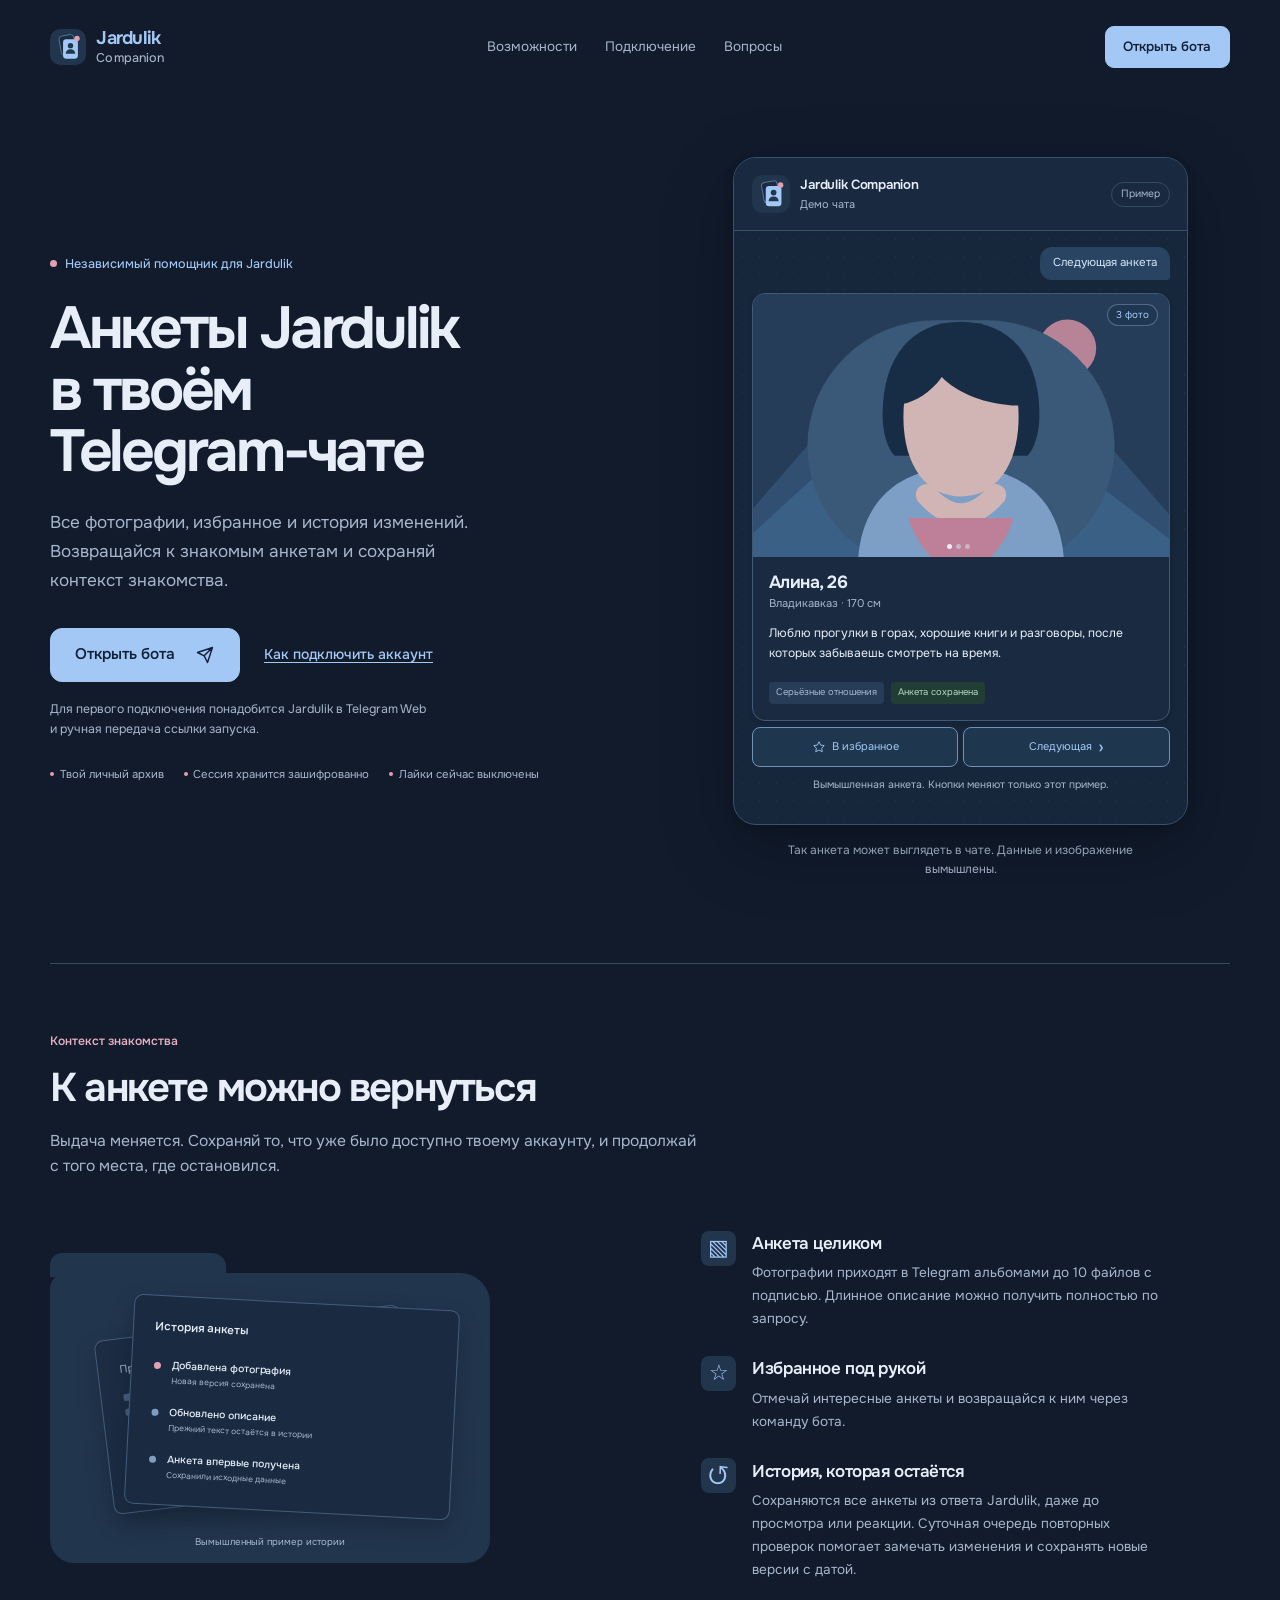
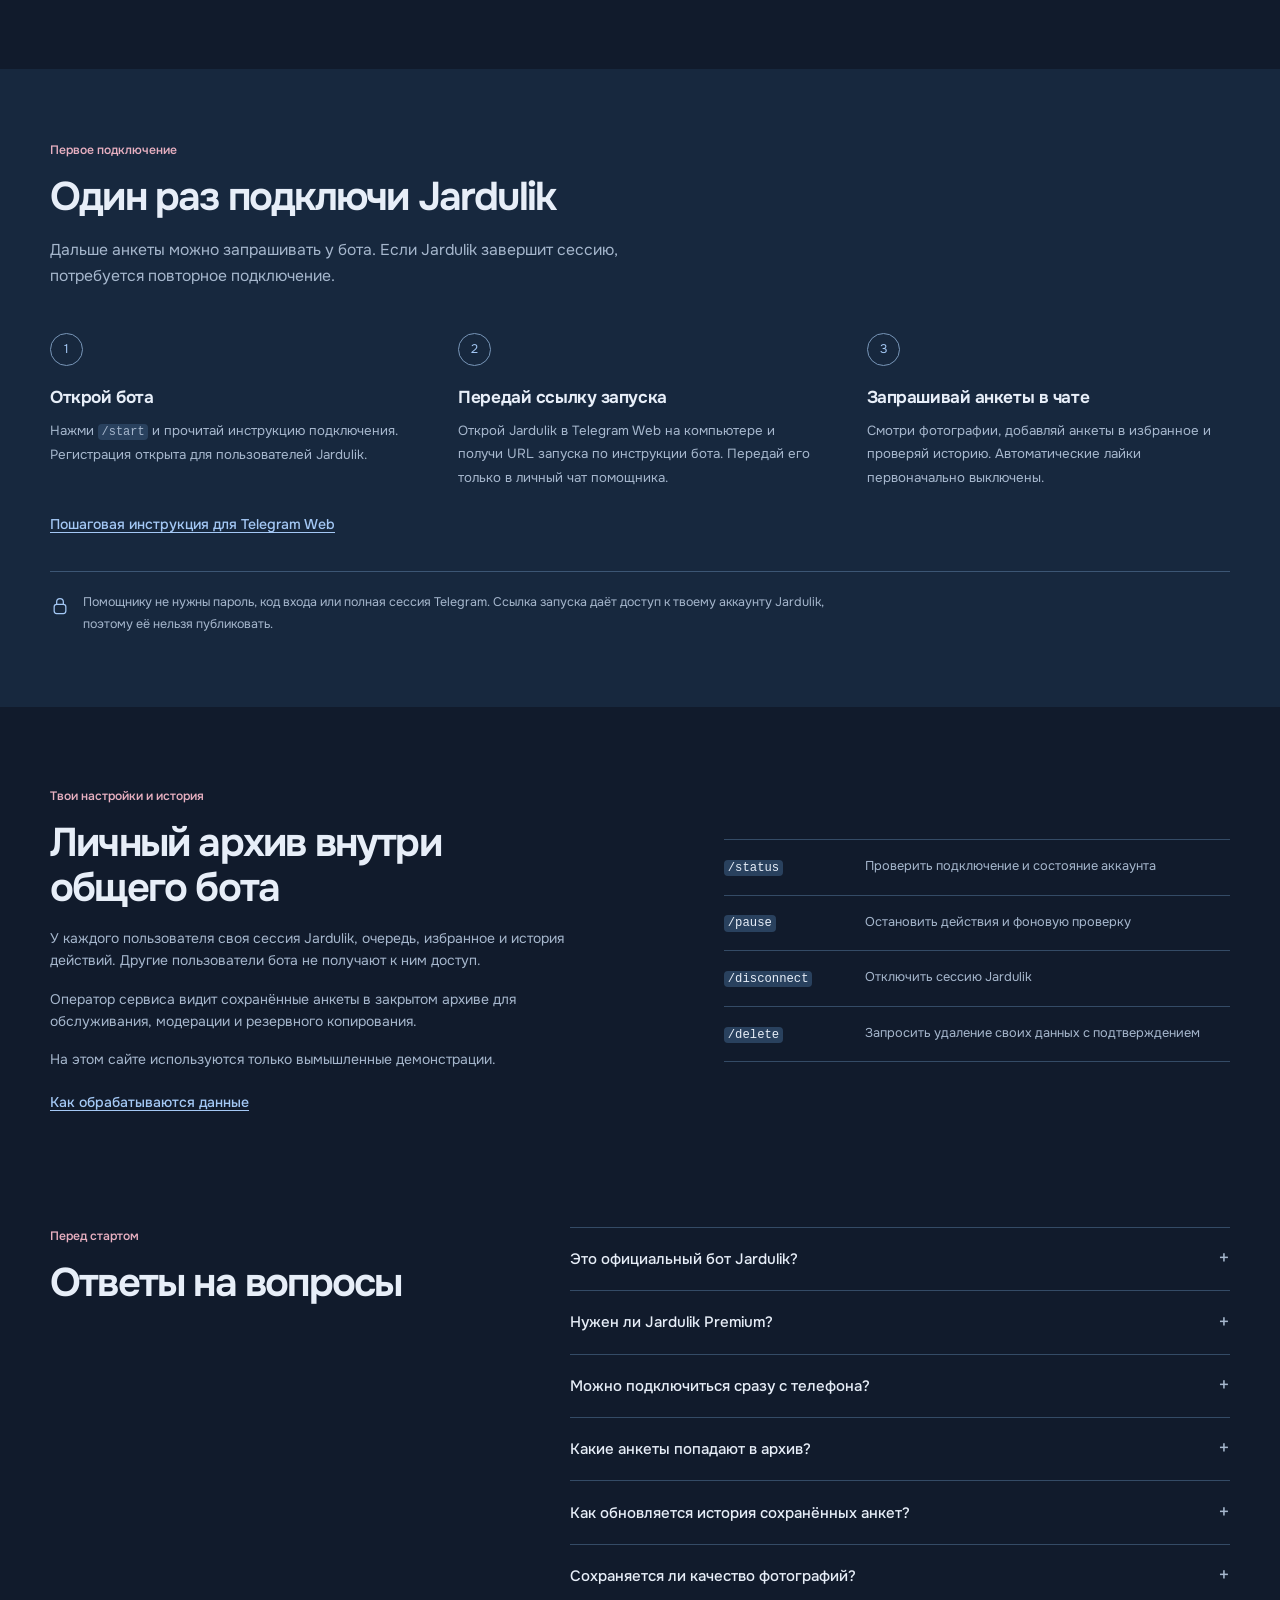
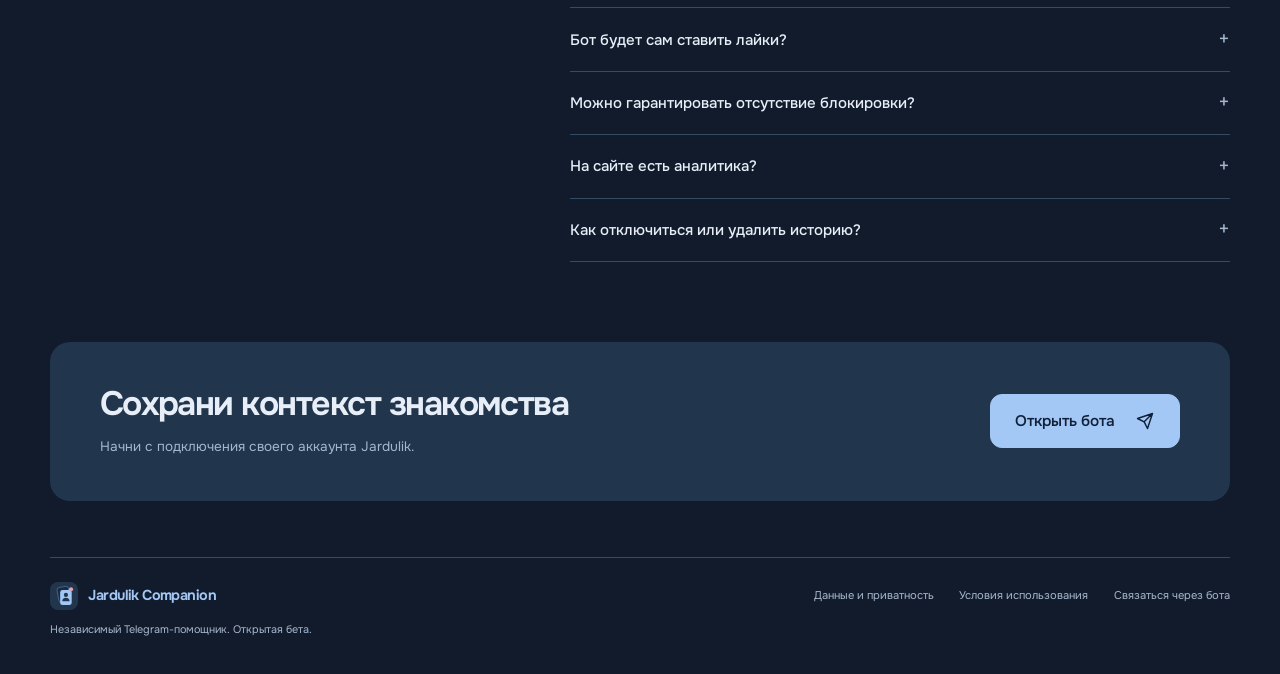
==== commit c35e79f5: "Add Cloudflare Web Analytics to public landing" ====
--- a/index.html
+++ b/index.html
@@ -78,10 +78,13 @@
 
     <section class="data-section wrap"><div class="data-copy"><p class="section-mark">Твои настройки и история</p><h2>Личный архив внутри общего бота</h2><p>У каждого пользователя своя сессия Jardulik, очередь, избранное и история действий. Другие пользователи бота не получают к ним доступ.</p><p>Оператор сервиса видит сохранённые анкеты в закрытом архиве для обслуживания, модерации и резервного копирования.</p><p>На этом сайте используются только вымышленные демонстрации.</p><a class="text-link" href="privacy.html">Как обрабатываются данные</a></div><dl class="data-controls"><div><dt><code>/status</code></dt><dd>Проверить подключение и состояние аккаунта</dd></div><div><dt><code>/pause</code></dt><dd>Остановить действия и фоновую проверку</dd></div><div><dt><code>/disconnect</code></dt><dd>Отключить сессию Jardulik</dd></div><div><dt><code>/delete</code></dt><dd>Запросить удаление своих данных с подтверждением</dd></div></dl></section>
 
-    <section id="questions" class="questions wrap"><div class="section-intro"><p class="section-mark">Перед стартом</p><h2>Ответы на вопросы</h2></div><div class="faq-list"><details name="faq"><summary>Это официальный бот Jardulik?</summary><p>Нет. Jardulik Companion является независимым помощником для твоего аккаунта. Он не связан с администрацией Jardulik и не заменяет его подписку или правила.</p></details><details name="faq"><summary>Нужен ли Jardulik Premium?</summary><p>Помощник учитывает тариф и ограничения твоего аккаунта Jardulik. Premium оформляется отдельно в самом Jardulik. Он не включается от запуска нашего бота и не отменяет ограничения сервиса.</p></details><details name="faq"><summary>Можно подключиться сразу с телефона?</summary><p>В первой версии требуется вручную получить ссылку запуска Jardulik через Telegram Web. Для этого удобнее компьютер. После подключения анкеты можно читать в Telegram на телефоне.</p></details><details name="faq"><summary>Какие анкеты попадают в архив?</summary><p>Все анкеты, которые Jardulik вернул для твоего подключённого аккаунта. Сохранение происходит до показа карточки в чате и не зависит от лайка или добавления в избранное.</p></details><details name="faq"><summary>Как обновляется история сохранённых анкет?</summary><p>Для подключённых аккаунтов работает суточная очередь проверок сохранённых анкет. Изменения полей или адресов фотографий создают новый датированный снимок в закрытой теме анкеты у оператора. Если изменений нет, новой публикации не будет. Лимиты Jardulik, доступность сессии и очередь могут отложить проверку. Команды <code>/pause</code> и <code>/disconnect</code> останавливают фоновые проверки твоего аккаунта.</p></details><details name="faq"><summary>Сохраняется ли качество фотографий?</summary><p>Telegram может сжимать фотографии в обычном альбоме. ZIP сохраняет байты файлов, скачанных из Jardulik, без изменений. Это файлы, которые предоставил Jardulik; их качество может отличаться от исходных фотографий на устройстве автора.</p></details><details name="faq"><summary>Бот будет сам ставить лайки?</summary><p>Автоматические лайки сейчас выключены. Подключение аккаунта, запуск бота или покупка Jardulik Premium не разрешают их автоматически. Любое включение потребует отдельного явного действия и ограничений.</p></details><details name="faq"><summary>Можно гарантировать отсутствие блокировки?</summary><p>Нет. Jardulik определяет правила доступа и может изменять API и ограничения. При запросе дополнительной проверки или отказе в доступе помощник приостанавливает работу и показывает причину.</p></details><details name="faq"><summary>Как отключиться или удалить историю?</summary><p>Команда <code>/pause</code> останавливает действия и фоновые проверки, а <code>/disconnect</code> удаляет сессию и останавливает подключение. Для удаления личной истории, избранного и настроек используй <code>/delete</code> и подтверди запрос. Обработка данных в резервных копиях описана в <a href="privacy.html">политике данных</a>.</p></details></div></section>
+    <section id="questions" class="questions wrap"><div class="section-intro"><p class="section-mark">Перед стартом</p><h2>Ответы на вопросы</h2></div><div class="faq-list"><details name="faq"><summary>Это официальный бот Jardulik?</summary><p>Нет. Jardulik Companion является независимым помощником для твоего аккаунта. Он не связан с администрацией Jardulik и не заменяет его подписку или правила.</p></details><details name="faq"><summary>Нужен ли Jardulik Premium?</summary><p>Помощник учитывает тариф и ограничения твоего аккаунта Jardulik. Premium оформляется отдельно в самом Jardulik. Он не включается от запуска нашего бота и не отменяет ограничения сервиса.</p></details><details name="faq"><summary>Можно подключиться сразу с телефона?</summary><p>В первой версии требуется вручную получить ссылку запуска Jardulik через Telegram Web. Для этого удобнее компьютер. После подключения анкеты можно читать в Telegram на телефоне.</p></details><details name="faq"><summary>Какие анкеты попадают в архив?</summary><p>Все анкеты, которые Jardulik вернул для твоего подключённого аккаунта. Сохранение происходит до показа карточки в чате и не зависит от лайка или добавления в избранное.</p></details><details name="faq"><summary>Как обновляется история сохранённых анкет?</summary><p>Для подключённых аккаунтов работает суточная очередь проверок сохранённых анкет. Изменения полей или адресов фотографий создают новый датированный снимок в закрытой теме анкеты у оператора. Если изменений нет, новой публикации не будет. Лимиты Jardulik, доступность сессии и очередь могут отложить проверку. Команды <code>/pause</code> и <code>/disconnect</code> останавливают фоновые проверки твоего аккаунта.</p></details><details name="faq"><summary>Сохраняется ли качество фотографий?</summary><p>Telegram может сжимать фотографии в обычном альбоме. ZIP сохраняет байты файлов, скачанных из Jardulik, без изменений. Это файлы, которые предоставил Jardulik; их качество может отличаться от исходных фотографий на устройстве автора.</p></details><details name="faq"><summary>Бот будет сам ставить лайки?</summary><p>Автоматические лайки сейчас выключены. Подключение аккаунта, запуск бота или покупка Jardulik Premium не разрешают их автоматически. Любое включение потребует отдельного явного действия и ограничений.</p></details><details name="faq"><summary>Можно гарантировать отсутствие блокировки?</summary><p>Нет. Jardulik определяет правила доступа и может изменять API и ограничения. При запросе дополнительной проверки или отказе в доступе помощник приостанавливает работу и показывает причину.</p></details><details name="faq"><summary>На сайте есть аналитика?</summary><p>Cloudflare Web Analytics помогает считать посещения и проверять скорость страниц. По <a href="https://www.cloudflare.com/web-analytics/">описанию Cloudflare</a>, эта статистика работает без cookies и цифровых отпечатков. Мы не добавляем в неё Telegram ID, анкеты или ссылки подключения. Подробнее в <a href="privacy.html">политике данных</a>.</p></details><details name="faq"><summary>Как отключиться или удалить историю?</summary><p>Команда <code>/pause</code> останавливает действия и фоновые проверки, а <code>/disconnect</code> удаляет сессию и останавливает подключение. Для удаления личной истории, избранного и настроек используй <code>/delete</code> и подтверди запрос. Обработка данных в резервных копиях описана в <a href="privacy.html">политике данных</a>.</p></details></div></section>
 
     <section class="closing wrap"><div><h2>Сохрани контекст знакомства</h2><p>Начни с подключения своего аккаунта Jardulik.</p></div><a class="button" href="bot.html">Открыть бота <svg aria-hidden="true" viewBox="0 0 24 24"><path d="m21 3-6 18-4-8-8-4 18-6Z M11 13 21 3"/></svg></a></section>
   </main>
   <footer class="site-footer wrap"><div><a class="brand footer-brand" href="./"><img src="assets/icon.svg?v=dark" alt="" width="28" height="28"><span>Jardulik Companion</span></a><p>Независимый Telegram-помощник. Открытая бета.</p></div><nav aria-label="Документы"><a href="privacy.html">Данные и приватность</a><a href="terms.html">Условия использования</a><a href="bot.html">Связаться через бота</a></nav></footer>
+<!-- Cloudflare Web Analytics -->
+<script type="module" src="https://static.cloudflareinsights.com/beacon.min.js" fetchpriority="low" data-cf-beacon='{"token": "b98944f04f57446ebf67627d710b7fa8"}'></script>
+<!-- End Cloudflare Web Analytics -->
 </body>
 </html>
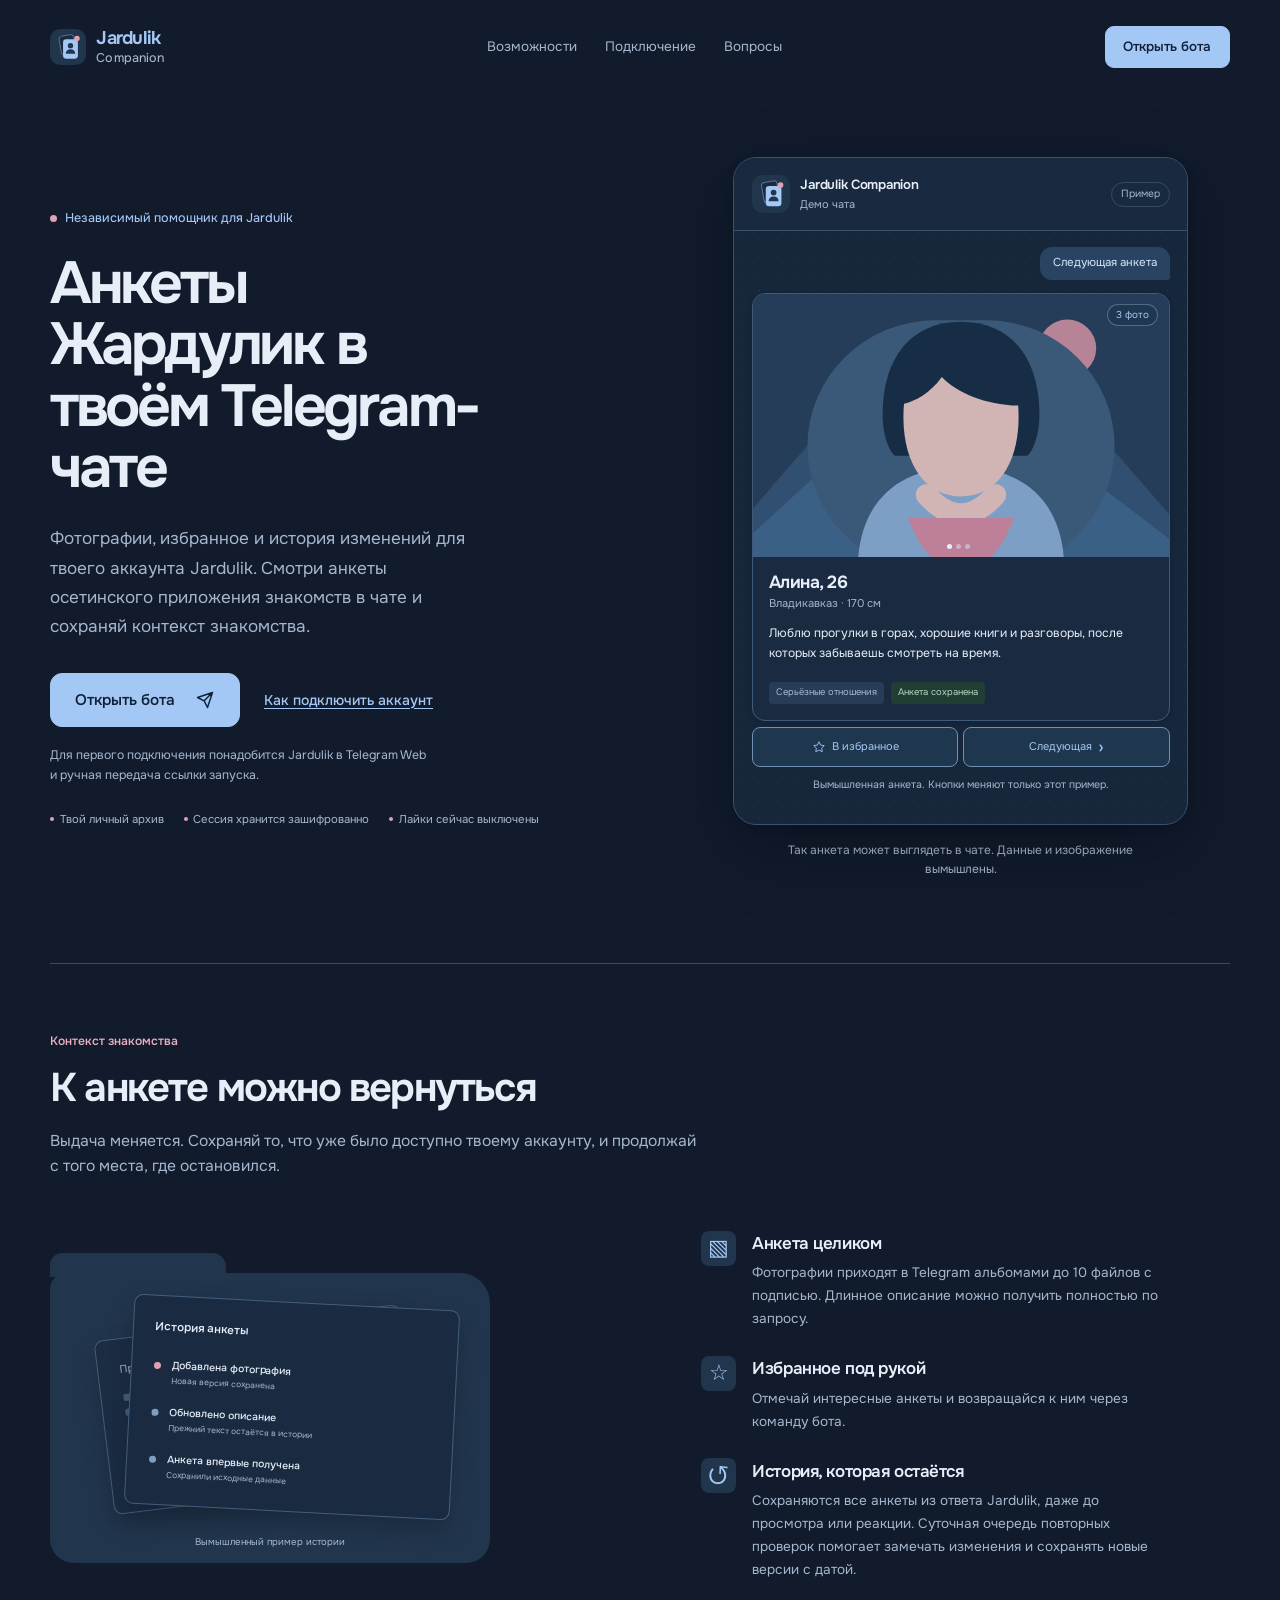
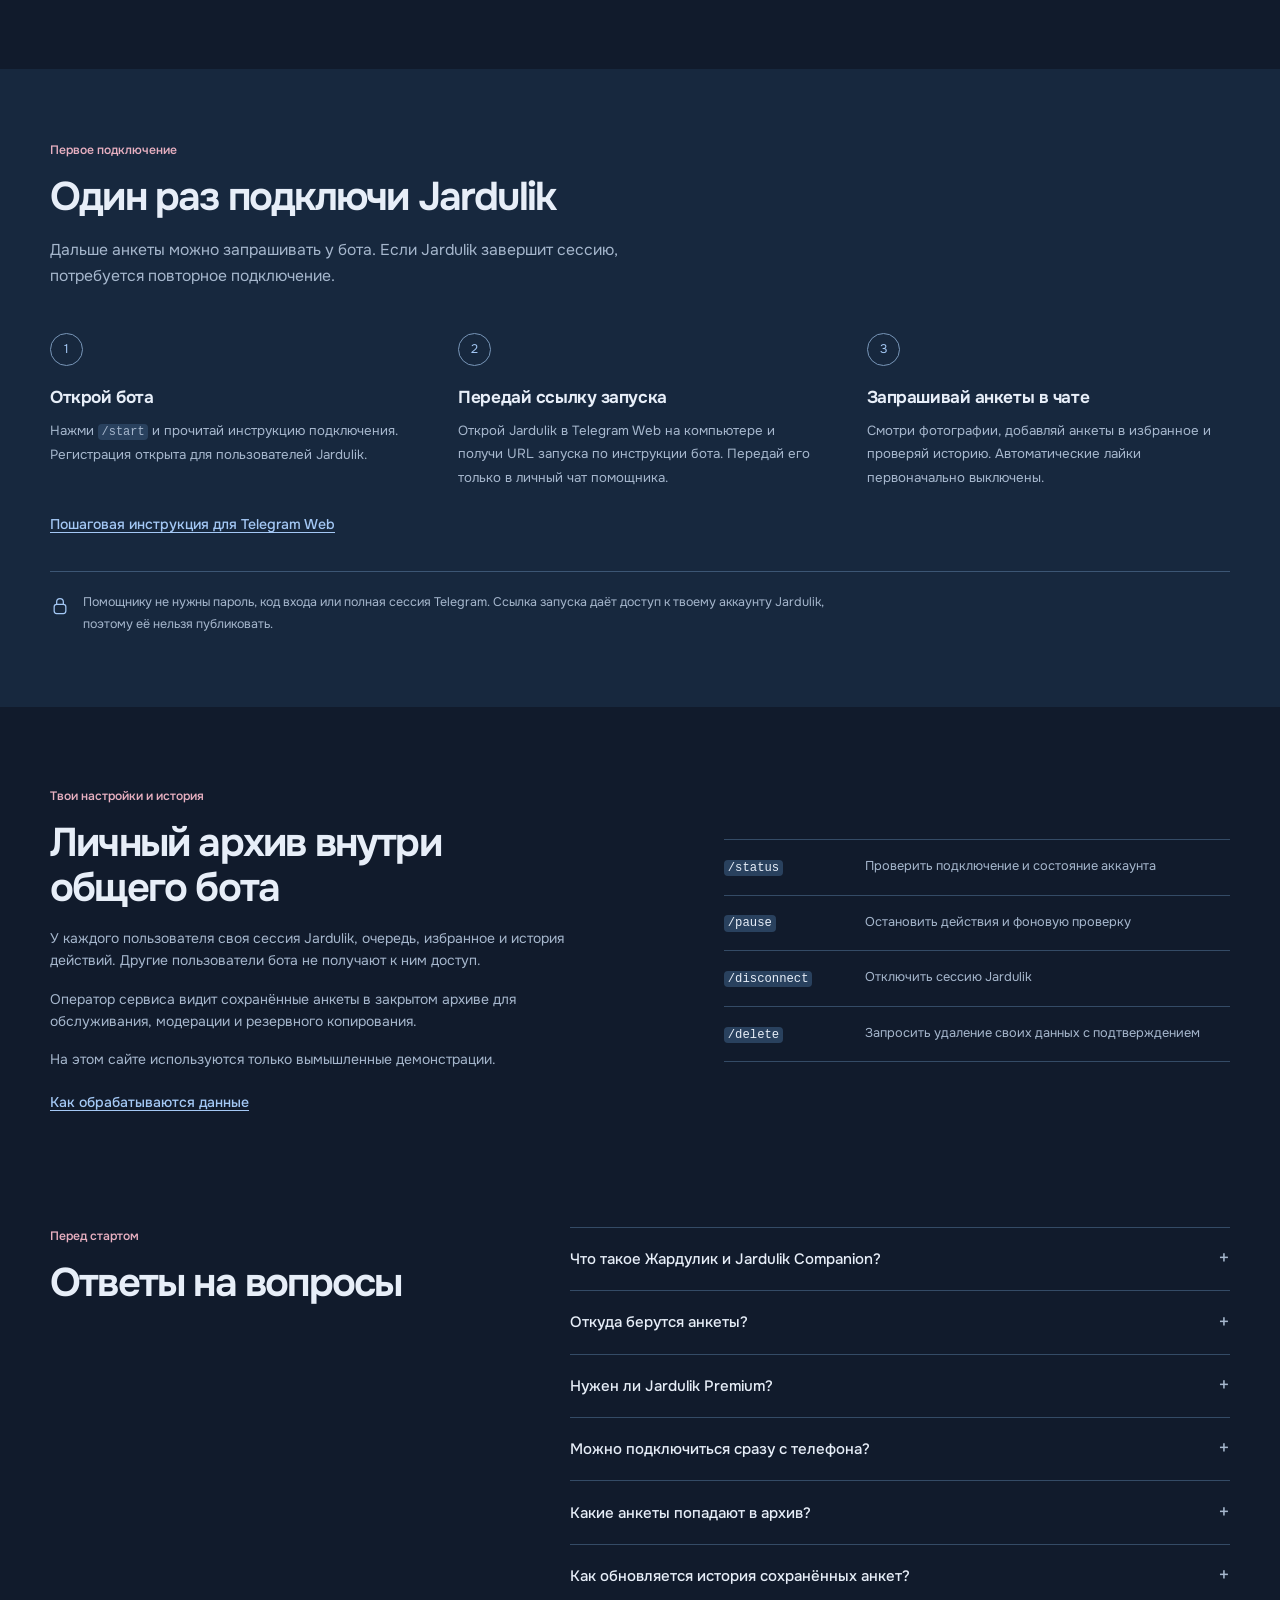
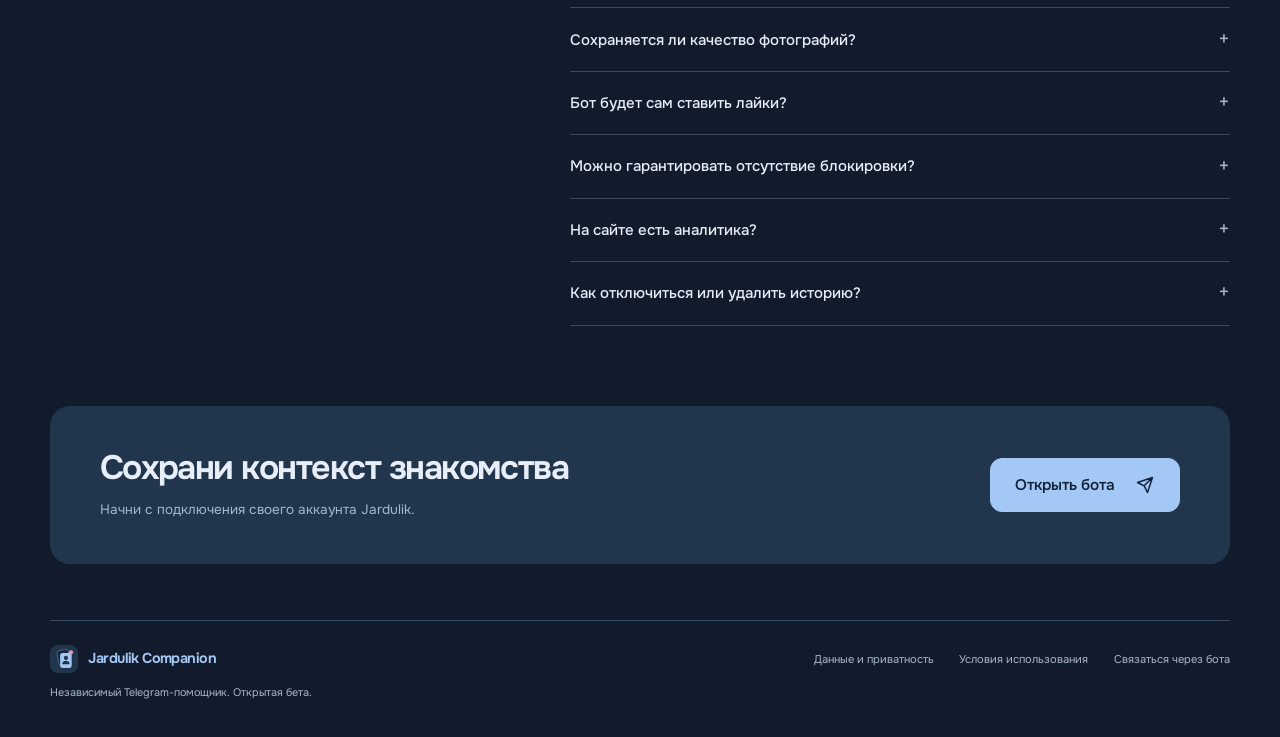
==== commit 90ce0de3: "Align landing SEO with verified Wordstat queries" ====
--- a/index.html
+++ b/index.html
@@ -3,8 +3,8 @@
 <head>
   <meta charset="utf-8">
   <meta name="viewport" content="width=device-width, initial-scale=1"><meta name="color-scheme" content="dark">
-  <title>Jardulik Companion: анкеты и история в Telegram</title>
-  <meta name="description" content="Смотри анкеты Jardulik и фотографии прямо в Telegram, сохраняй избранное и историю изменений. Независимый помощник с отдельным подключением твоего аккаунта.">
+  <title>Жардулик (Jardulik) Companion: анкеты в Telegram</title>
+  <meta name="description" content="Независимый помощник для Жардулик (Jardulik): анкеты и фотографии в Telegram, избранное и история изменений. Для первого подключения нужен Telegram Web.">
   <meta name="theme-color" content="#111b2c">
   <link rel="canonical" href="https://kostia7alania.ru/jardulik-companion-site/">
   <link rel="icon" type="image/svg+xml" href="assets/icon.svg?v=dark">
@@ -13,18 +13,18 @@
   <meta property="og:type" content="website">
   <meta property="og:locale" content="ru_RU">
   <meta property="og:site_name" content="Jardulik Companion">
-  <meta property="og:title" content="Анкеты Jardulik в твоём Telegram-чате">
-  <meta property="og:description" content="Фотографии, избранное и история изменений в одном чате. Независимый помощник для твоего аккаунта Jardulik.">
+  <meta property="og:title" content="Жардулик (Jardulik) Companion: анкеты в Telegram">
+  <meta property="og:description" content="Независимый помощник для Жардулик (Jardulik): анкеты и фотографии в Telegram, избранное и история изменений. Для первого подключения нужен Telegram Web.">
   <meta property="og:url" content="https://kostia7alania.ru/jardulik-companion-site/">
   <meta property="og:image" content="https://kostia7alania.ru/jardulik-companion-site/assets/social.png?v=dark">
   <meta property="og:image:width" content="1200">
   <meta property="og:image:height" content="630">
   <meta property="og:image:alt" content="Jardulik Companion: анкеты и история в Telegram">
   <meta name="twitter:card" content="summary_large_image">
-  <meta name="twitter:title" content="Jardulik Companion: анкеты и история в Telegram">
-  <meta name="twitter:description" content="Сохраняй контекст знакомства в своём Telegram-чате.">
+  <meta name="twitter:title" content="Жардулик (Jardulik) Companion: анкеты в Telegram">
+  <meta name="twitter:description" content="Независимый помощник для Жардулик (Jardulik): анкеты и фотографии в Telegram, избранное и история изменений. Для первого подключения нужен Telegram Web.">
   <meta name="twitter:image" content="https://kostia7alania.ru/jardulik-companion-site/assets/social.png?v=dark">
-  <script type="application/ld+json">{"@context":"https://schema.org","@type":"SoftwareApplication","name":"Jardulik Companion","applicationCategory":"SocialNetworkingApplication","operatingSystem":"Telegram","inLanguage":"ru","url":"https://kostia7alania.ru/jardulik-companion-site/","description":"Независимый Telegram-помощник для просмотра анкет Jardulik, избранного и истории изменений."}</script>
+  <script type="application/ld+json">{"@context":"https://schema.org","@graph":[{"@type":"SoftwareApplication","@id":"https://kostia7alania.ru/jardulik-companion-site/#application","name":"Jardulik Companion","alternateName":"Жардулик Companion","applicationCategory":"SocialNetworkingApplication","operatingSystem":"Telegram","inLanguage":"ru","url":"https://kostia7alania.ru/jardulik-companion-site/","description":"Независимый помощник для Жардулик (Jardulik): анкеты и фотографии в Telegram, избранное и история изменений. Для первого подключения нужен Telegram Web."},{"@type":"FAQPage","@id":"https://kostia7alania.ru/jardulik-companion-site/#questions","inLanguage":"ru","mainEntity":[{"@type":"Question","name":"Что такое Жардулик и Jardulik Companion?","acceptedAnswer":{"@type":"Answer","text":"Жардулик (Jardulik) работает в Telegram как осетинское приложение для знакомств. Jardulik Companion является независимым помощником для существующего аккаунта: показывает анкеты и фотографии в чате, сохраняет избранное и историю изменений. Он не связан с администрацией Jardulik и не заменяет его подписку или правила."}},{"@type":"Question","name":"Откуда берутся анкеты?","acceptedAnswer":{"@type":"Answer","text":"Анкеты и фотографии предоставляет Jardulik для аккаунта, который ты подключаешь к помощнику. Для работы нужны собственный аккаунт и анкета Jardulik. Companion сохраняет историю полученных анкет в твоём личном архиве."}},{"@type":"Question","name":"Нужен ли Jardulik Premium?","acceptedAnswer":{"@type":"Answer","text":"Помощник учитывает тариф и ограничения твоего аккаунта Jardulik. Premium оформляется отдельно в самом Jardulik. Он не включается от запуска нашего бота и не отменяет ограничения сервиса."}},{"@type":"Question","name":"Можно подключиться сразу с телефона?","acceptedAnswer":{"@type":"Answer","text":"В первой версии требуется вручную получить ссылку запуска Jardulik через Telegram Web. Для этого удобнее компьютер. После подключения анкеты можно читать в Telegram на телефоне."}},{"@type":"Question","name":"Какие анкеты попадают в архив?","acceptedAnswer":{"@type":"Answer","text":"Все анкеты, которые Jardulik вернул для твоего подключённого аккаунта. Сохранение происходит до показа карточки в чате и не зависит от лайка или добавления в избранное."}},{"@type":"Question","name":"Как обновляется история сохранённых анкет?","acceptedAnswer":{"@type":"Answer","text":"Для подключённых аккаунтов работает суточная очередь проверок сохранённых анкет. Изменения полей или адресов фотографий создают новый датированный снимок в закрытой теме анкеты у оператора. Если изменений нет, новой публикации не будет. Лимиты Jardulik, доступность сессии и очередь могут отложить проверку. Команды /pause и /disconnect останавливают фоновые проверки твоего аккаунта."}},{"@type":"Question","name":"Сохраняется ли качество фотографий?","acceptedAnswer":{"@type":"Answer","text":"Telegram может сжимать фотографии в обычном альбоме. ZIP сохраняет байты файлов, скачанных из Jardulik, без изменений. Это файлы, которые предоставил Jardulik; их качество может отличаться от исходных фотографий на устройстве автора."}},{"@type":"Question","name":"Бот будет сам ставить лайки?","acceptedAnswer":{"@type":"Answer","text":"Автоматические лайки сейчас выключены. Подключение аккаунта, запуск бота или покупка Jardulik Premium не разрешают их автоматически. Любое включение потребует отдельного явного действия и ограничений."}},{"@type":"Question","name":"Можно гарантировать отсутствие блокировки?","acceptedAnswer":{"@type":"Answer","text":"Нет. Jardulik определяет правила доступа и может изменять API и ограничения. При запросе дополнительной проверки или отказе в доступе помощник приостанавливает работу и показывает причину."}},{"@type":"Question","name":"На сайте есть аналитика?","acceptedAnswer":{"@type":"Answer","text":"Cloudflare Web Analytics помогает считать посещения и проверять скорость страниц. По описанию Cloudflare, эта статистика работает без cookies и цифровых отпечатков. Мы не добавляем в неё Telegram ID, анкеты или ссылки подключения. Подробнее в политике данных."}},{"@type":"Question","name":"Как отключиться или удалить историю?","acceptedAnswer":{"@type":"Answer","text":"Команда /pause останавливает действия и фоновые проверки, а /disconnect удаляет сессию и останавливает подключение. Для удаления личной истории, избранного и настроек используй /delete и подтверди запрос. Обработка данных в резервных копиях описана в политике данных."}}]}]}</script>
   <script src="assets/site.js" defer></script>
 </head>
 <body>
@@ -43,8 +43,8 @@
     <section class="hero wrap">
       <div class="hero-copy">
         <p class="beta-note"><span aria-hidden="true"></span> Независимый помощник для Jardulik</p>
-        <h1 id="content" tabindex="-1">Анкеты Jardulik в твоём Telegram-чате</h1>
-        <p class="hero-lead">Все фотографии, избранное и история изменений. Возвращайся к знакомым анкетам и сохраняй контекст знакомства.</p>
+        <h1 id="content" tabindex="-1">Анкеты Жардулик в твоём Telegram-чате</h1>
+        <p class="hero-lead">Фотографии, избранное и история изменений для твоего аккаунта Jardulik. Смотри анкеты осетинского приложения знакомств в чате и сохраняй контекст знакомства.</p>
         <div class="hero-actions"><a class="button" href="bot.html">Открыть бота <svg aria-hidden="true" viewBox="0 0 24 24"><path d="m21 3-6 18-4-8-8-4 18-6Z M11 13 21 3"/></svg></a><a class="text-link" href="#connection">Как подключить аккаунт</a></div>
         <p class="connection-note">Для первого подключения понадобится Jardulik в Telegram Web и ручная передача ссылки запуска.</p>
         <ul class="hero-points" role="list"><li>Твой личный архив</li><li>Сессия хранится зашифрованно</li><li>Лайки сейчас выключены</li></ul>
@@ -78,7 +78,7 @@
 
     <section class="data-section wrap"><div class="data-copy"><p class="section-mark">Твои настройки и история</p><h2>Личный архив внутри общего бота</h2><p>У каждого пользователя своя сессия Jardulik, очередь, избранное и история действий. Другие пользователи бота не получают к ним доступ.</p><p>Оператор сервиса видит сохранённые анкеты в закрытом архиве для обслуживания, модерации и резервного копирования.</p><p>На этом сайте используются только вымышленные демонстрации.</p><a class="text-link" href="privacy.html">Как обрабатываются данные</a></div><dl class="data-controls"><div><dt><code>/status</code></dt><dd>Проверить подключение и состояние аккаунта</dd></div><div><dt><code>/pause</code></dt><dd>Остановить действия и фоновую проверку</dd></div><div><dt><code>/disconnect</code></dt><dd>Отключить сессию Jardulik</dd></div><div><dt><code>/delete</code></dt><dd>Запросить удаление своих данных с подтверждением</dd></div></dl></section>
 
-    <section id="questions" class="questions wrap"><div class="section-intro"><p class="section-mark">Перед стартом</p><h2>Ответы на вопросы</h2></div><div class="faq-list"><details name="faq"><summary>Это официальный бот Jardulik?</summary><p>Нет. Jardulik Companion является независимым помощником для твоего аккаунта. Он не связан с администрацией Jardulik и не заменяет его подписку или правила.</p></details><details name="faq"><summary>Нужен ли Jardulik Premium?</summary><p>Помощник учитывает тариф и ограничения твоего аккаунта Jardulik. Premium оформляется отдельно в самом Jardulik. Он не включается от запуска нашего бота и не отменяет ограничения сервиса.</p></details><details name="faq"><summary>Можно подключиться сразу с телефона?</summary><p>В первой версии требуется вручную получить ссылку запуска Jardulik через Telegram Web. Для этого удобнее компьютер. После подключения анкеты можно читать в Telegram на телефоне.</p></details><details name="faq"><summary>Какие анкеты попадают в архив?</summary><p>Все анкеты, которые Jardulik вернул для твоего подключённого аккаунта. Сохранение происходит до показа карточки в чате и не зависит от лайка или добавления в избранное.</p></details><details name="faq"><summary>Как обновляется история сохранённых анкет?</summary><p>Для подключённых аккаунтов работает суточная очередь проверок сохранённых анкет. Изменения полей или адресов фотографий создают новый датированный снимок в закрытой теме анкеты у оператора. Если изменений нет, новой публикации не будет. Лимиты Jardulik, доступность сессии и очередь могут отложить проверку. Команды <code>/pause</code> и <code>/disconnect</code> останавливают фоновые проверки твоего аккаунта.</p></details><details name="faq"><summary>Сохраняется ли качество фотографий?</summary><p>Telegram может сжимать фотографии в обычном альбоме. ZIP сохраняет байты файлов, скачанных из Jardulik, без изменений. Это файлы, которые предоставил Jardulik; их качество может отличаться от исходных фотографий на устройстве автора.</p></details><details name="faq"><summary>Бот будет сам ставить лайки?</summary><p>Автоматические лайки сейчас выключены. Подключение аккаунта, запуск бота или покупка Jardulik Premium не разрешают их автоматически. Любое включение потребует отдельного явного действия и ограничений.</p></details><details name="faq"><summary>Можно гарантировать отсутствие блокировки?</summary><p>Нет. Jardulik определяет правила доступа и может изменять API и ограничения. При запросе дополнительной проверки или отказе в доступе помощник приостанавливает работу и показывает причину.</p></details><details name="faq"><summary>На сайте есть аналитика?</summary><p>Cloudflare Web Analytics помогает считать посещения и проверять скорость страниц. По <a href="https://www.cloudflare.com/web-analytics/">описанию Cloudflare</a>, эта статистика работает без cookies и цифровых отпечатков. Мы не добавляем в неё Telegram ID, анкеты или ссылки подключения. Подробнее в <a href="privacy.html">политике данных</a>.</p></details><details name="faq"><summary>Как отключиться или удалить историю?</summary><p>Команда <code>/pause</code> останавливает действия и фоновые проверки, а <code>/disconnect</code> удаляет сессию и останавливает подключение. Для удаления личной истории, избранного и настроек используй <code>/delete</code> и подтверди запрос. Обработка данных в резервных копиях описана в <a href="privacy.html">политике данных</a>.</p></details></div></section>
+    <section id="questions" class="questions wrap"><div class="section-intro"><p class="section-mark">Перед стартом</p><h2>Ответы на вопросы</h2></div><div class="faq-list"><details name="faq"><summary>Что такое Жардулик и Jardulik Companion?</summary><p>Жардулик (Jardulik) работает в Telegram как осетинское приложение для знакомств. Jardulik Companion является независимым помощником для существующего аккаунта: показывает анкеты и фотографии в чате, сохраняет избранное и историю изменений. Он не связан с администрацией Jardulik и не заменяет его подписку или правила.</p></details><details name="faq"><summary>Откуда берутся анкеты?</summary><p>Анкеты и фотографии предоставляет Jardulik для аккаунта, который ты подключаешь к помощнику. Для работы нужны собственный аккаунт и анкета Jardulik. Companion сохраняет историю полученных анкет в твоём личном архиве.</p></details><details name="faq"><summary>Нужен ли Jardulik Premium?</summary><p>Помощник учитывает тариф и ограничения твоего аккаунта Jardulik. Premium оформляется отдельно в самом Jardulik. Он не включается от запуска нашего бота и не отменяет ограничения сервиса.</p></details><details name="faq"><summary>Можно подключиться сразу с телефона?</summary><p>В первой версии требуется вручную получить ссылку запуска Jardulik через Telegram Web. Для этого удобнее компьютер. После подключения анкеты можно читать в Telegram на телефоне.</p></details><details name="faq"><summary>Какие анкеты попадают в архив?</summary><p>Все анкеты, которые Jardulik вернул для твоего подключённого аккаунта. Сохранение происходит до показа карточки в чате и не зависит от лайка или добавления в избранное.</p></details><details name="faq"><summary>Как обновляется история сохранённых анкет?</summary><p>Для подключённых аккаунтов работает суточная очередь проверок сохранённых анкет. Изменения полей или адресов фотографий создают новый датированный снимок в закрытой теме анкеты у оператора. Если изменений нет, новой публикации не будет. Лимиты Jardulik, доступность сессии и очередь могут отложить проверку. Команды <code>/pause</code> и <code>/disconnect</code> останавливают фоновые проверки твоего аккаунта.</p></details><details name="faq"><summary>Сохраняется ли качество фотографий?</summary><p>Telegram может сжимать фотографии в обычном альбоме. ZIP сохраняет байты файлов, скачанных из Jardulik, без изменений. Это файлы, которые предоставил Jardulik; их качество может отличаться от исходных фотографий на устройстве автора.</p></details><details name="faq"><summary>Бот будет сам ставить лайки?</summary><p>Автоматические лайки сейчас выключены. Подключение аккаунта, запуск бота или покупка Jardulik Premium не разрешают их автоматически. Любое включение потребует отдельного явного действия и ограничений.</p></details><details name="faq"><summary>Можно гарантировать отсутствие блокировки?</summary><p>Нет. Jardulik определяет правила доступа и может изменять API и ограничения. При запросе дополнительной проверки или отказе в доступе помощник приостанавливает работу и показывает причину.</p></details><details name="faq"><summary>На сайте есть аналитика?</summary><p>Cloudflare Web Analytics помогает считать посещения и проверять скорость страниц. По <a href="https://www.cloudflare.com/web-analytics/">описанию Cloudflare</a>, эта статистика работает без cookies и цифровых отпечатков. Мы не добавляем в неё Telegram ID, анкеты или ссылки подключения. Подробнее в <a href="privacy.html">политике данных</a>.</p></details><details name="faq"><summary>Как отключиться или удалить историю?</summary><p>Команда <code>/pause</code> останавливает действия и фоновые проверки, а <code>/disconnect</code> удаляет сессию и останавливает подключение. Для удаления личной истории, избранного и настроек используй <code>/delete</code> и подтверди запрос. Обработка данных в резервных копиях описана в <a href="privacy.html">политике данных</a>.</p></details></div></section>
 
     <section class="closing wrap"><div><h2>Сохрани контекст знакомства</h2><p>Начни с подключения своего аккаунта Jardulik.</p></div><a class="button" href="bot.html">Открыть бота <svg aria-hidden="true" viewBox="0 0 24 24"><path d="m21 3-6 18-4-8-8-4 18-6Z M11 13 21 3"/></svg></a></section>
   </main>
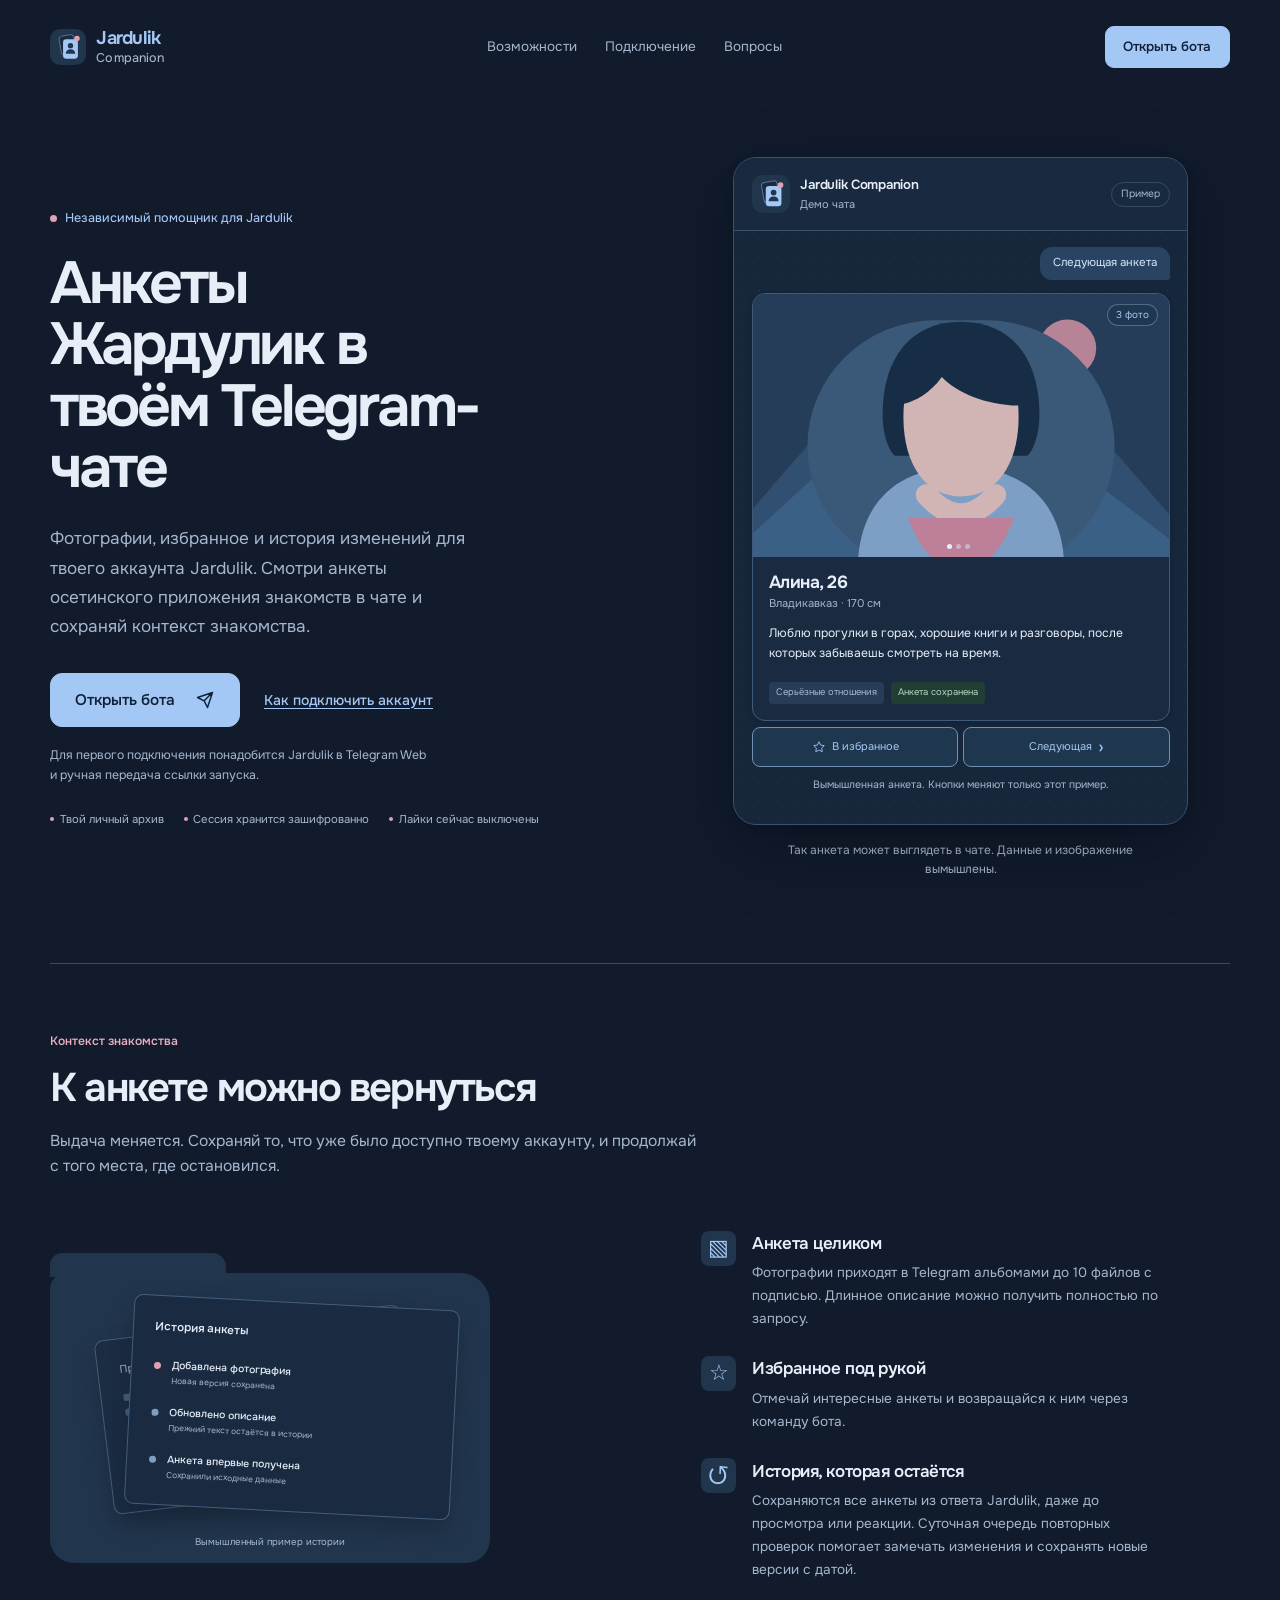
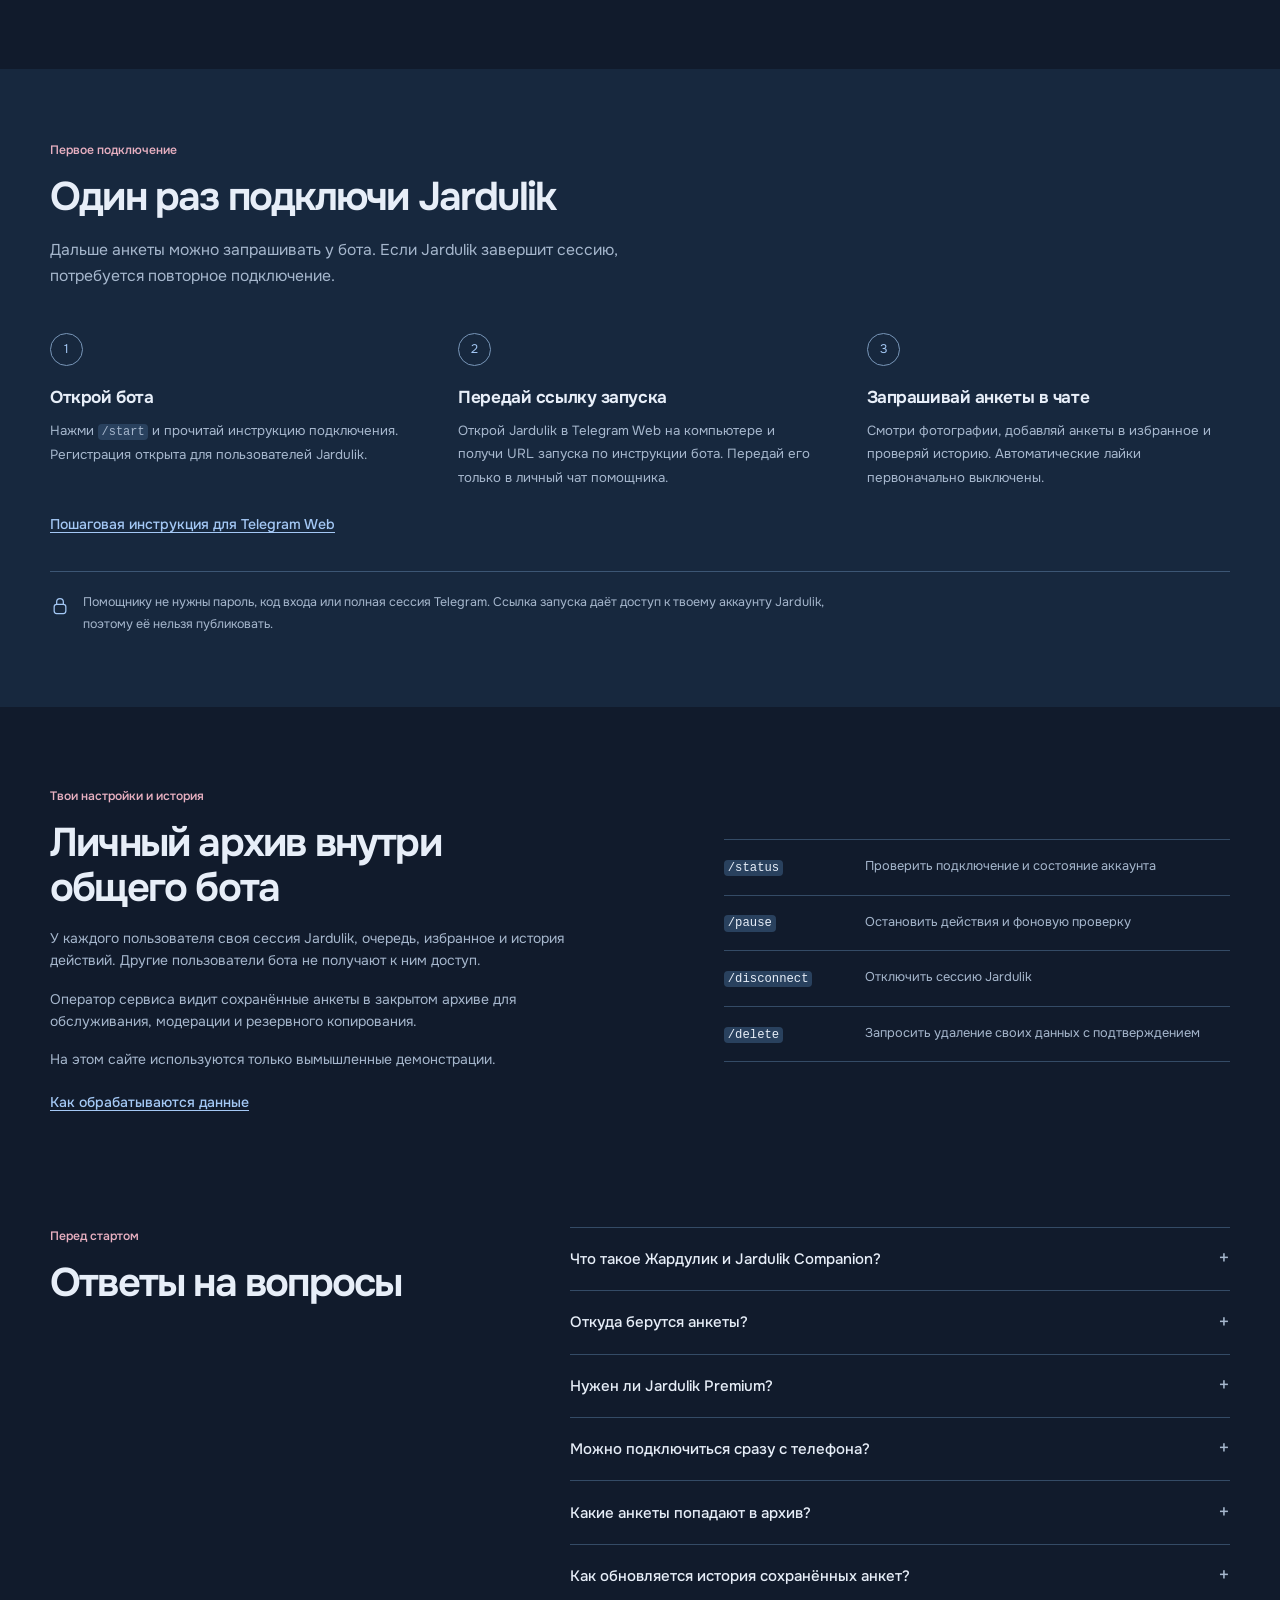
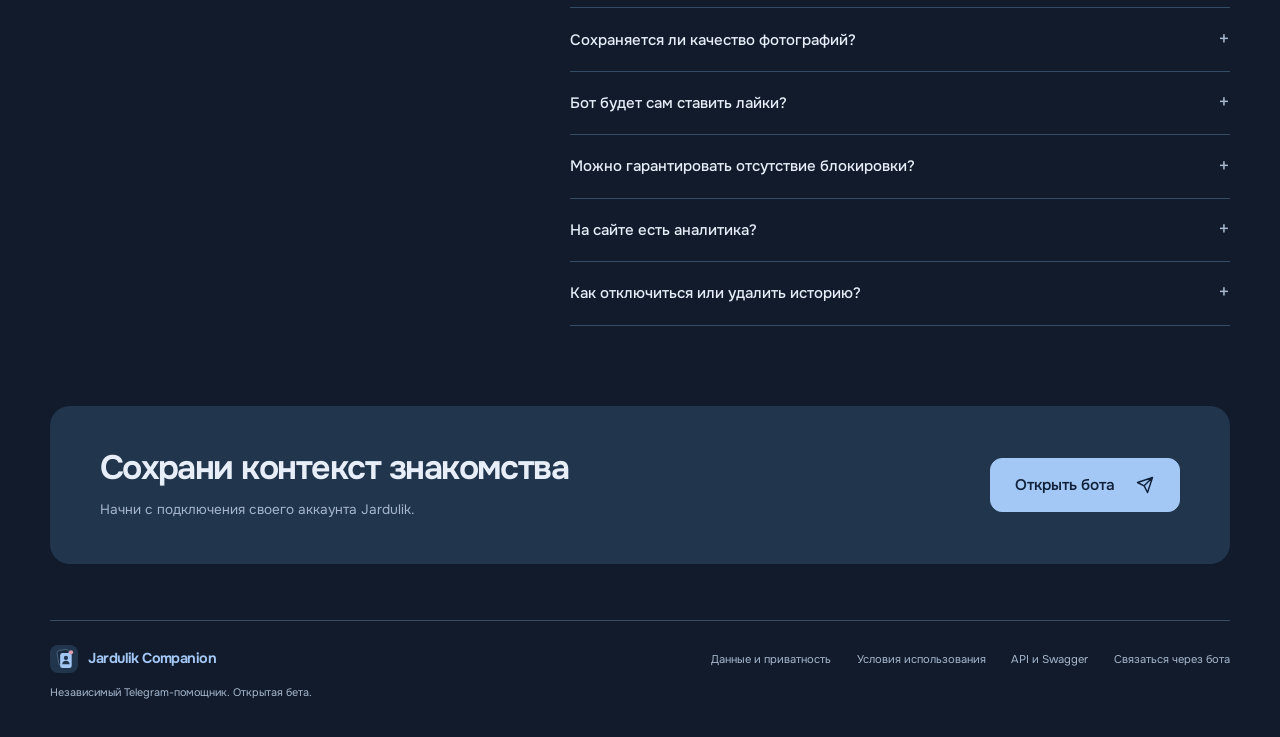
==== commit 927419f7: "Publish Jardulik OpenAPI reference and private client entry" ====
--- a/index.html
+++ b/index.html
@@ -82,7 +82,7 @@
 
     <section class="closing wrap"><div><h2>Сохрани контекст знакомства</h2><p>Начни с подключения своего аккаунта Jardulik.</p></div><a class="button" href="bot.html">Открыть бота <svg aria-hidden="true" viewBox="0 0 24 24"><path d="m21 3-6 18-4-8-8-4 18-6Z M11 13 21 3"/></svg></a></section>
   </main>
-  <footer class="site-footer wrap"><div><a class="brand footer-brand" href="./"><img src="assets/icon.svg?v=dark" alt="" width="28" height="28"><span>Jardulik Companion</span></a><p>Независимый Telegram-помощник. Открытая бета.</p></div><nav aria-label="Документы"><a href="privacy.html">Данные и приватность</a><a href="terms.html">Условия использования</a><a href="bot.html">Связаться через бота</a></nav></footer>
+  <footer class="site-footer wrap"><div><a class="brand footer-brand" href="./"><img src="assets/icon.svg?v=dark" alt="" width="28" height="28"><span>Jardulik Companion</span></a><p>Независимый Telegram-помощник. Открытая бета.</p></div><nav aria-label="Документы"><a href="privacy.html">Данные и приватность</a><a href="terms.html">Условия использования</a><a href="swagger/">API и Swagger</a><a href="bot.html">Связаться через бота</a></nav></footer>
 <!-- Cloudflare Web Analytics -->
 <script type="module" src="https://static.cloudflareinsights.com/beacon.min.js" fetchpriority="low" data-cf-beacon='{"token": "b98944f04f57446ebf67627d710b7fa8"}'></script>
 <!-- End Cloudflare Web Analytics -->
